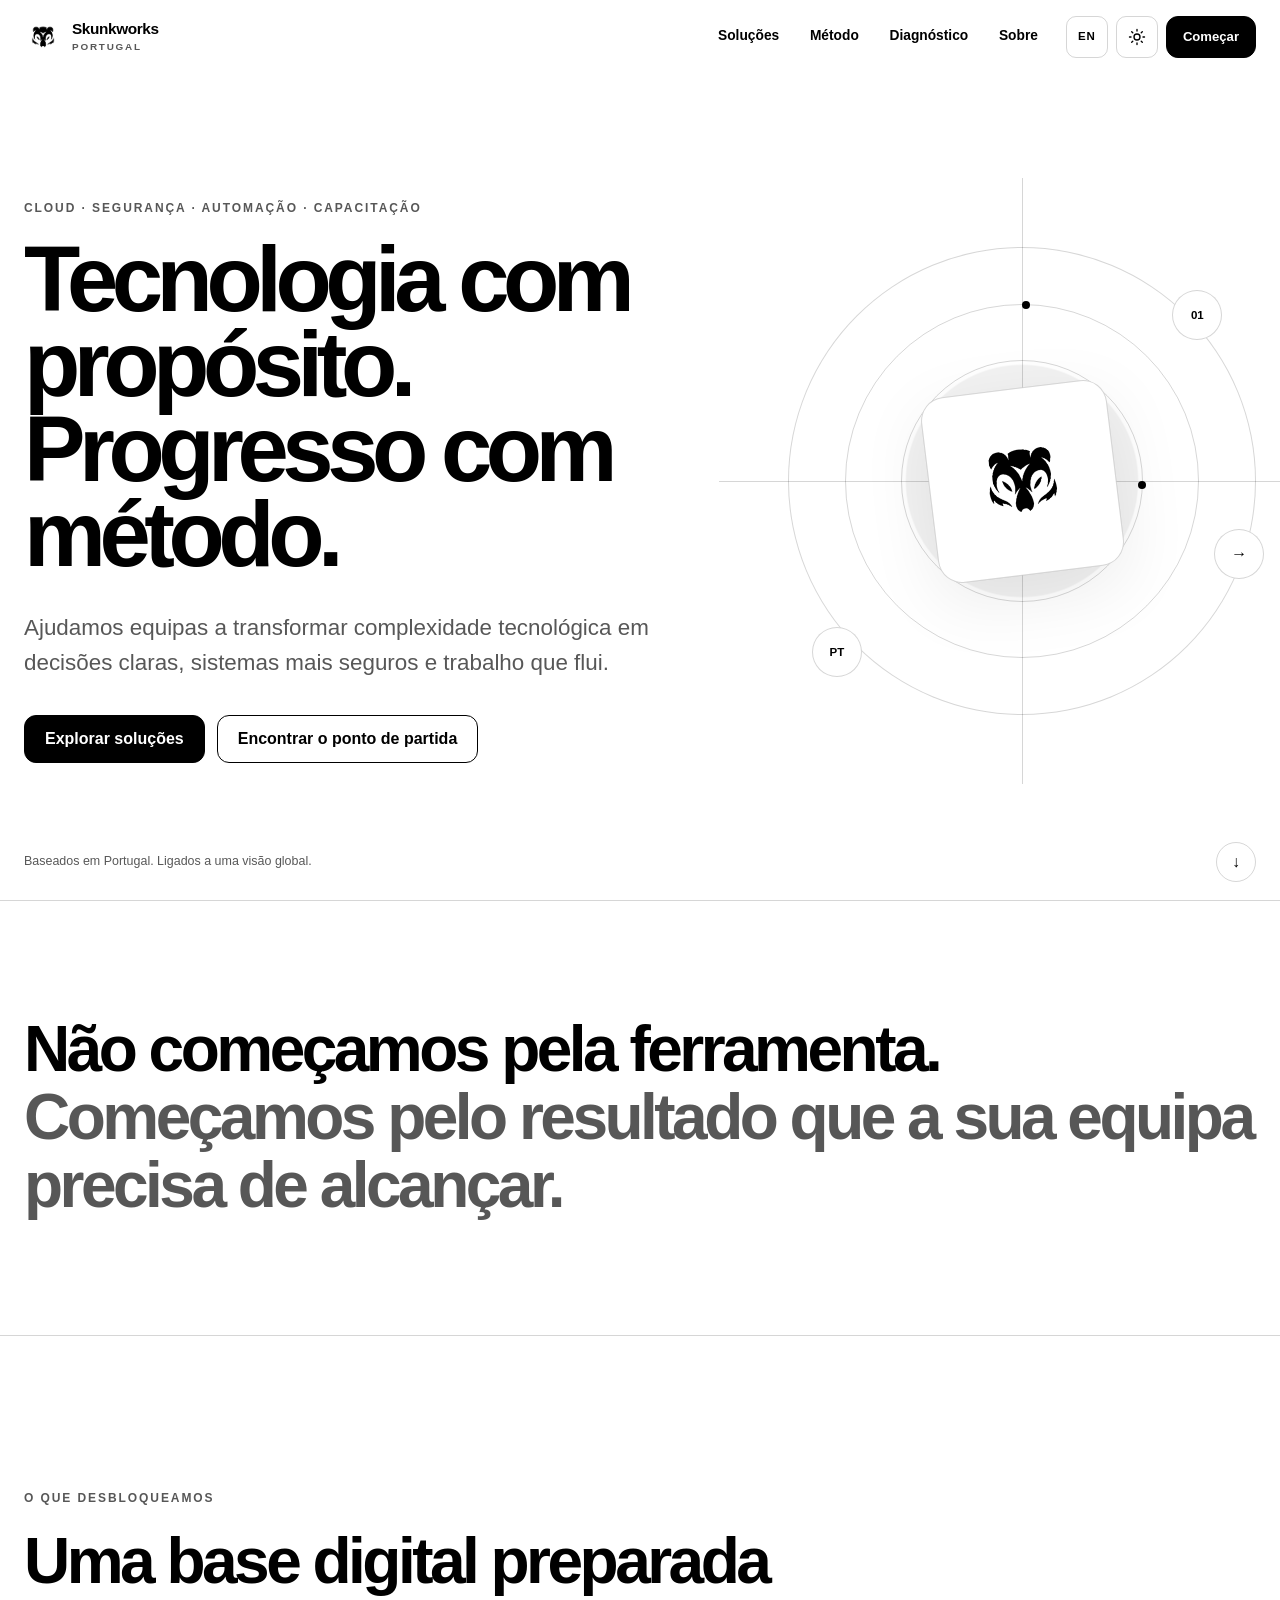
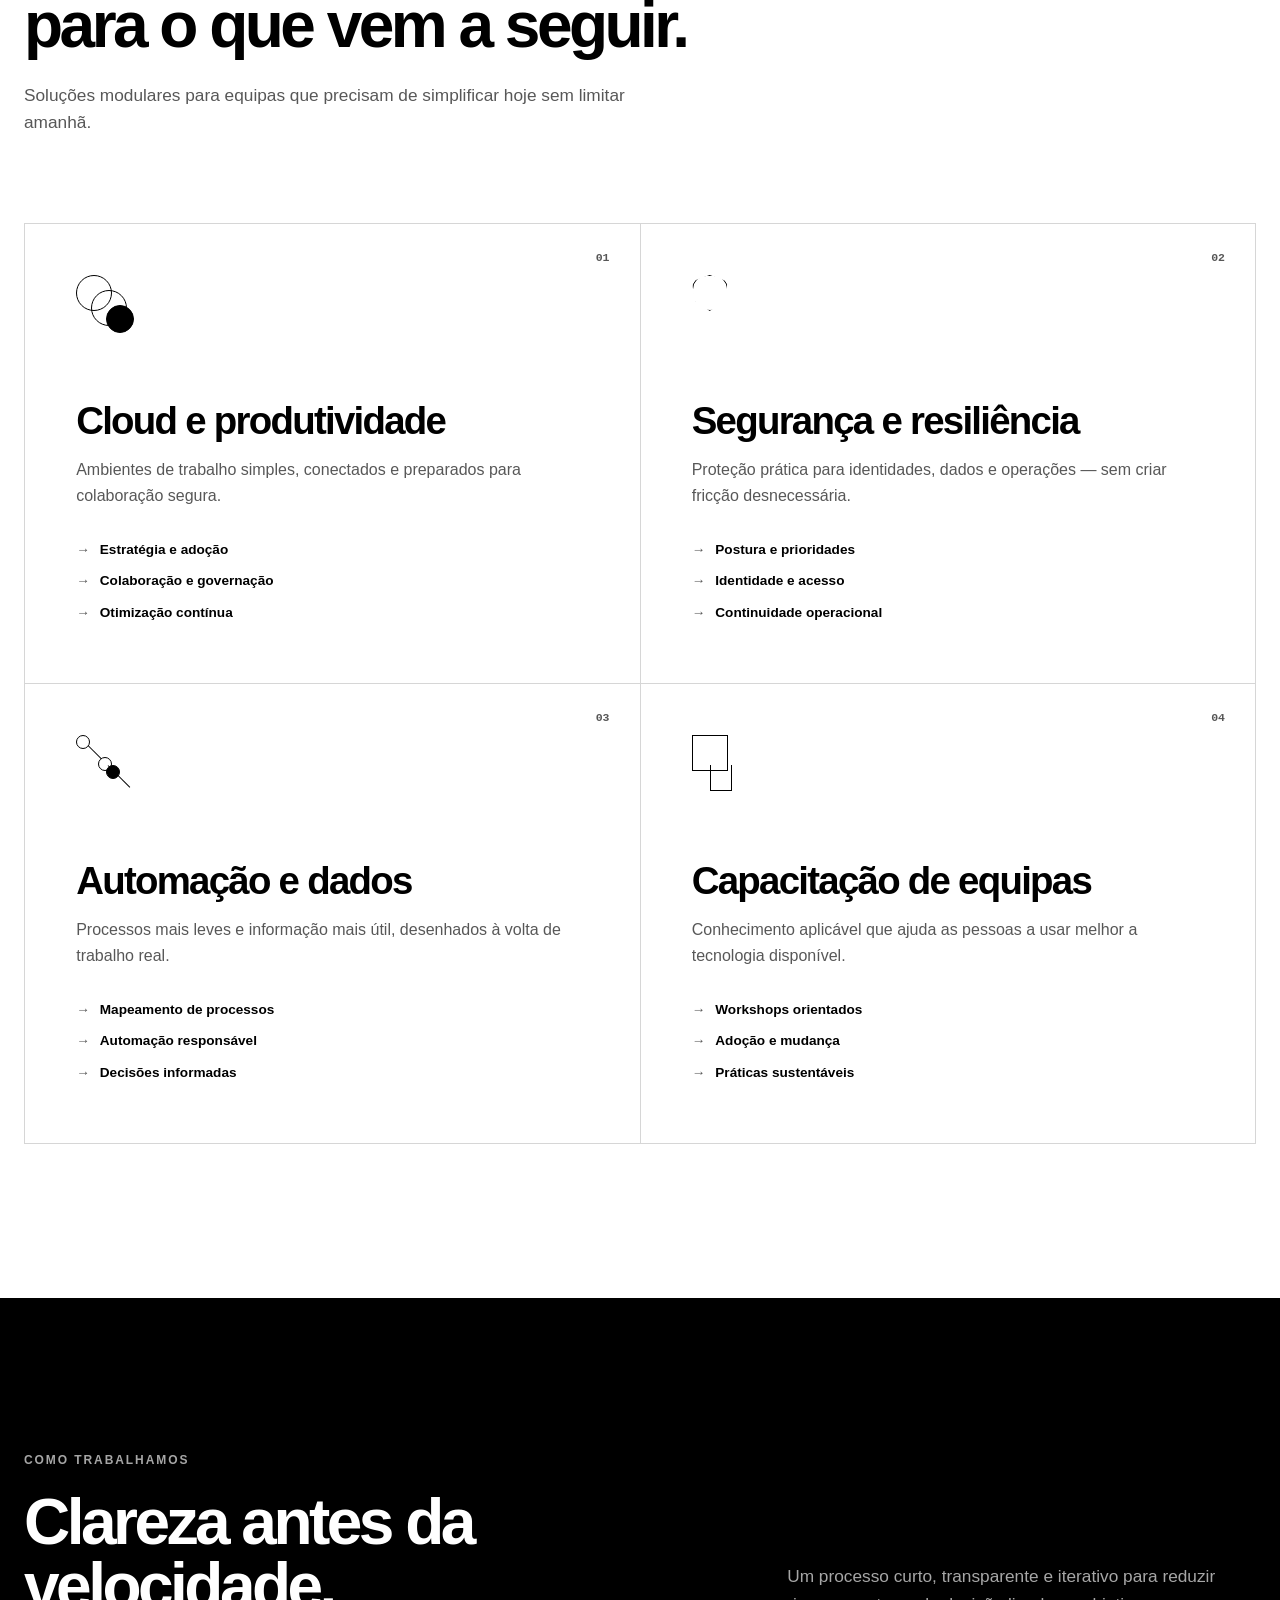
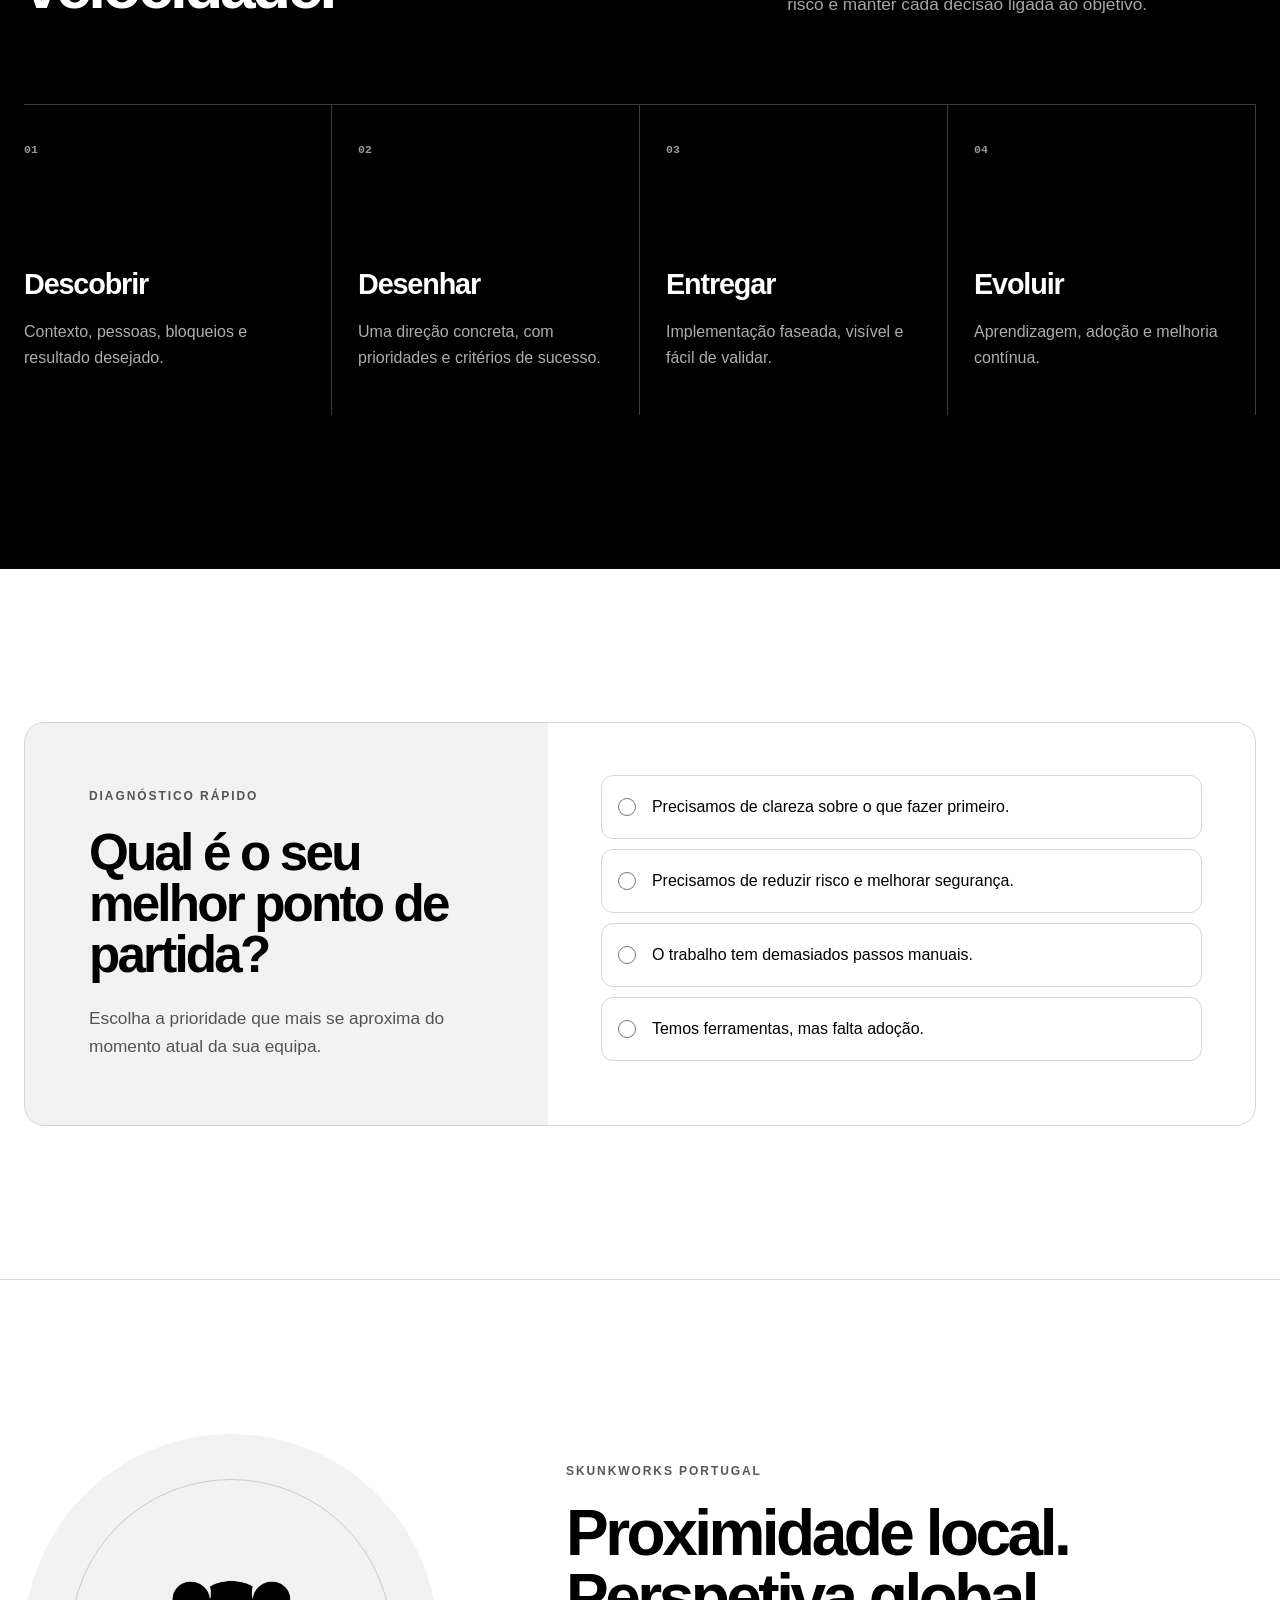
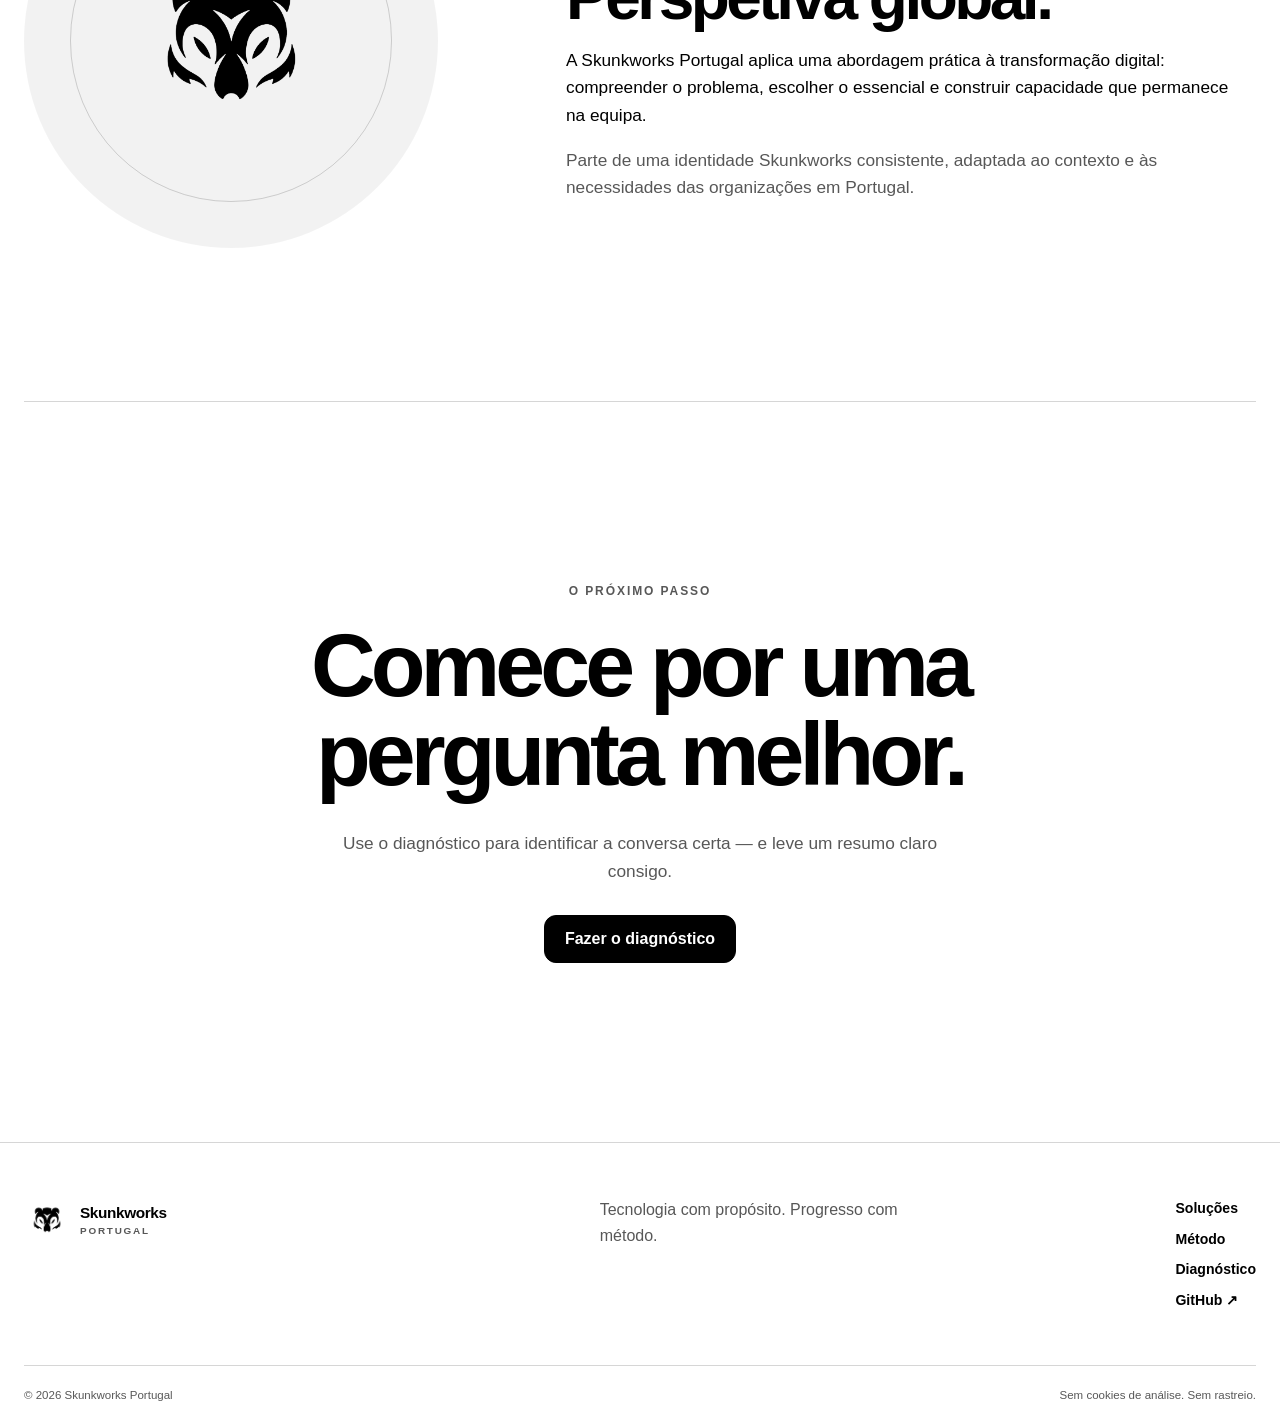
==== index.html @ bef88192 "Build Skunkworks Portugal website" ====
<!doctype html>
<html lang="pt-PT">
  <head>
    <meta charset="utf-8">
    <meta name="viewport" content="width=device-width, initial-scale=1">
    <meta name="color-scheme" content="light dark">
    <meta name="theme-color" media="(prefers-color-scheme: light)" content="#ffffff">
    <meta name="theme-color" media="(prefers-color-scheme: dark)" content="#000000">
    <meta name="description" content="Skunkworks Portugal — tecnologia, cloud, segurança, automação e capacitação para equipas que querem avançar.">
    <meta property="og:title" content="Skunkworks Portugal">
    <meta property="og:description" content="Tecnologia com propósito. Progresso com método.">
    <meta property="og:type" content="website">
    <title>Skunkworks Portugal — Tecnologia com propósito</title>
    <link rel="icon" type="image/png" href="assets/logo-black.png">
    <link rel="stylesheet" href="tokens.css">
    <link rel="stylesheet" href="styles.css">
    <script src="site.js" defer></script>
  </head>
  <body>
    <a class="skip-link" href="#main" data-pt="Saltar para o conteúdo" data-en="Skip to content">Saltar para o conteúdo</a>

    <header class="site-header" data-header>
      <div class="sw-shell header-inner">
        <a class="brand" href="#top" aria-label="Skunkworks Portugal — início">
          <span class="brand-mark" aria-hidden="true">
            <img class="logo-black" src="assets/logo-black.png" alt="" width="38" height="38">
            <img class="logo-white" src="assets/logo-white.png" alt="" width="38" height="38">
          </span>
          <span class="brand-name"><strong>Skunkworks</strong><small>Portugal</small></span>
        </a>

        <nav class="desktop-nav" aria-label="Navegação principal" data-nav-label>
          <a href="#solucoes" data-pt="Soluções" data-en="Solutions">Soluções</a>
          <a href="#metodo" data-pt="Método" data-en="Approach">Método</a>
          <a href="#diagnostico" data-pt="Diagnóstico" data-en="Assessment">Diagnóstico</a>
          <a href="#sobre" data-pt="Sobre" data-en="About">Sobre</a>
        </nav>

        <div class="header-actions">
          <button class="icon-button language-toggle" type="button" data-language-toggle aria-label="Mudar idioma para inglês">EN</button>
          <button class="icon-button theme-toggle" type="button" data-theme-toggle aria-label="Mudar tema">
            <svg class="sun" viewBox="0 0 24 24" aria-hidden="true"><circle cx="12" cy="12" r="4"/><path d="M12 2v2M12 20v2M4.93 4.93l1.42 1.42M17.66 17.66l1.41 1.41M2 12h2M20 12h2M4.93 19.07l1.42-1.42M17.66 6.34l1.41-1.41"/></svg>
            <svg class="moon" viewBox="0 0 24 24" aria-hidden="true"><path d="M20.5 14.2A8.5 8.5 0 0 1 9.8 3.5 8.5 8.5 0 1 0 20.5 14.2Z"/></svg>
          </button>
          <a class="sw-button header-cta" href="#diagnostico" data-pt="Começar" data-en="Get started">Começar</a>
          <button class="menu-button" type="button" aria-label="Abrir navegação" aria-expanded="false" aria-controls="mobile-menu" data-menu-button>
            <span></span><span></span><span></span>
          </button>
        </div>
      </div>

      <div class="mobile-menu" id="mobile-menu" data-mobile-menu hidden>
        <nav class="sw-shell" aria-label="Navegação móvel">
          <a href="#solucoes" data-pt="Soluções" data-en="Solutions">Soluções</a>
          <a href="#metodo" data-pt="Método" data-en="Approach">Método</a>
          <a href="#diagnostico" data-pt="Diagnóstico" data-en="Assessment">Diagnóstico</a>
          <a href="#sobre" data-pt="Sobre" data-en="About">Sobre</a>
        </nav>
      </div>
    </header>

    <main id="main">
      <section class="hero sw-shell" id="top" aria-labelledby="hero-title">
        <div class="hero-copy">
          <p class="eyebrow reveal" data-pt="Cloud · Segurança · Automação · Capacitação" data-en="Cloud · Security · Automation · Enablement">Cloud · Segurança · Automação · Capacitação</p>
          <h1 id="hero-title" class="reveal" data-pt="Tecnologia com propósito. Progresso com método." data-en="Technology with purpose. Progress with a plan.">Tecnologia com propósito.<br>Progresso com método.</h1>
          <p class="hero-lede reveal" data-pt="Ajudamos equipas a transformar complexidade tecnológica em decisões claras, sistemas mais seguros e trabalho que flui." data-en="We help teams turn technology complexity into clear decisions, safer systems and work that flows.">Ajudamos equipas a transformar complexidade tecnológica em decisões claras, sistemas mais seguros e trabalho que flui.</p>
          <div class="hero-actions reveal">
            <a class="sw-button" href="#solucoes" data-pt="Explorar soluções" data-en="Explore solutions">Explorar soluções</a>
            <a class="sw-button sw-button--secondary" href="#diagnostico" data-pt="Encontrar o ponto de partida" data-en="Find your starting point">Encontrar o ponto de partida</a>
          </div>
        </div>

        <div class="hero-visual reveal" aria-hidden="true">
          <div class="orbit orbit-one"></div>
          <div class="orbit orbit-two"></div>
          <div class="hero-emblem">
            <img class="logo-black" src="assets/logo-black.png" alt="" width="180" height="180">
            <img class="logo-white" src="assets/logo-white.png" alt="" width="180" height="180">
          </div>
          <span class="signal signal-one">01</span>
          <span class="signal signal-two">PT</span>
          <span class="signal signal-three">→</span>
        </div>

        <div class="hero-foot reveal">
          <p data-pt="Baseados em Portugal. Ligados a uma visão global." data-en="Based in Portugal. Connected to a global vision.">Baseados em Portugal. Ligados a uma visão global.</p>
          <a href="#solucoes" class="scroll-cue" aria-label="Descer para soluções">↓</a>
        </div>
      </section>

      <section class="statement" aria-label="Princípio">
        <div class="sw-shell statement-inner reveal">
          <p data-pt="Não começamos pela ferramenta." data-en="We don't start with the tool.">Não começamos pela ferramenta.</p>
          <p class="muted" data-pt="Começamos pelo resultado que a sua equipa precisa de alcançar." data-en="We start with the outcome your team needs to achieve.">Começamos pelo resultado que a sua equipa precisa de alcançar.</p>
        </div>
      </section>

      <section class="section sw-shell" id="solucoes" aria-labelledby="solutions-title">
        <div class="section-heading reveal">
          <p class="eyebrow" data-pt="O que desbloqueamos" data-en="What we unlock">O que desbloqueamos</p>
          <h2 id="solutions-title" data-pt="Uma base digital preparada para o que vem a seguir." data-en="A digital foundation ready for what comes next.">Uma base digital preparada para o que vem a seguir.</h2>
          <p data-pt="Soluções modulares para equipas que precisam de simplificar hoje sem limitar amanhã." data-en="Modular solutions for teams that need to simplify today without limiting tomorrow.">Soluções modulares para equipas que precisam de simplificar hoje sem limitar amanhã.</p>
        </div>

        <div class="solutions-grid">
          <article class="solution-card reveal">
            <span class="card-index">01</span>
            <div class="card-icon" aria-hidden="true"><span></span><span></span><span></span></div>
            <h3 data-pt="Cloud e produtividade" data-en="Cloud and productivity">Cloud e produtividade</h3>
            <p data-pt="Ambientes de trabalho simples, conectados e preparados para colaboração segura." data-en="Simple, connected workplaces built for secure collaboration.">Ambientes de trabalho simples, conectados e preparados para colaboração segura.</p>
            <ul>
              <li data-pt="Estratégia e adoção" data-en="Strategy and adoption">Estratégia e adoção</li>
              <li data-pt="Colaboração e governação" data-en="Collaboration and governance">Colaboração e governação</li>
              <li data-pt="Otimização contínua" data-en="Continuous optimisation">Otimização contínua</li>
            </ul>
          </article>

          <article class="solution-card reveal">
            <span class="card-index">02</span>
            <div class="card-icon shield-icon" aria-hidden="true"><span></span></div>
            <h3 data-pt="Segurança e resiliência" data-en="Security and resilience">Segurança e resiliência</h3>
            <p data-pt="Proteção prática para identidades, dados e operações — sem criar fricção desnecessária." data-en="Practical protection for identities, data and operations—without needless friction.">Proteção prática para identidades, dados e operações — sem criar fricção desnecessária.</p>
            <ul>
              <li data-pt="Postura e prioridades" data-en="Posture and priorities">Postura e prioridades</li>
              <li data-pt="Identidade e acesso" data-en="Identity and access">Identidade e acesso</li>
              <li data-pt="Continuidade operacional" data-en="Operational continuity">Continuidade operacional</li>
            </ul>
          </article>

          <article class="solution-card reveal">
            <span class="card-index">03</span>
            <div class="card-icon flow-icon" aria-hidden="true"><span></span><span></span><span></span></div>
            <h3 data-pt="Automação e dados" data-en="Automation and data">Automação e dados</h3>
            <p data-pt="Processos mais leves e informação mais útil, desenhados à volta de trabalho real." data-en="Lighter processes and more useful information, designed around real work.">Processos mais leves e informação mais útil, desenhados à volta de trabalho real.</p>
            <ul>
              <li data-pt="Mapeamento de processos" data-en="Process mapping">Mapeamento de processos</li>
              <li data-pt="Automação responsável" data-en="Responsible automation">Automação responsável</li>
              <li data-pt="Decisões informadas" data-en="Informed decisions">Decisões informadas</li>
            </ul>
          </article>

          <article class="solution-card reveal">
            <span class="card-index">04</span>
            <div class="card-icon learn-icon" aria-hidden="true"><span></span><span></span></div>
            <h3 data-pt="Capacitação de equipas" data-en="Team enablement">Capacitação de equipas</h3>
            <p data-pt="Conhecimento aplicável que ajuda as pessoas a usar melhor a tecnologia disponível." data-en="Applicable knowledge that helps people get more from the technology they already have.">Conhecimento aplicável que ajuda as pessoas a usar melhor a tecnologia disponível.</p>
            <ul>
              <li data-pt="Workshops orientados" data-en="Focused workshops">Workshops orientados</li>
              <li data-pt="Adoção e mudança" data-en="Adoption and change">Adoção e mudança</li>
              <li data-pt="Práticas sustentáveis" data-en="Sustainable practices">Práticas sustentáveis</li>
            </ul>
          </article>
        </div>
      </section>

      <section class="method" id="metodo" aria-labelledby="method-title">
        <div class="sw-shell">
          <div class="section-heading split-heading reveal">
            <div>
              <p class="eyebrow" data-pt="Como trabalhamos" data-en="How we work">Como trabalhamos</p>
              <h2 id="method-title" data-pt="Clareza antes da velocidade." data-en="Clarity before speed.">Clareza antes da velocidade.</h2>
            </div>
            <p data-pt="Um processo curto, transparente e iterativo para reduzir risco e manter cada decisão ligada ao objetivo." data-en="A short, transparent and iterative process that reduces risk and keeps every decision tied to the goal.">Um processo curto, transparente e iterativo para reduzir risco e manter cada decisão ligada ao objetivo.</p>
          </div>

          <ol class="method-steps">
            <li class="reveal"><span>01</span><h3 data-pt="Descobrir" data-en="Discover">Descobrir</h3><p data-pt="Contexto, pessoas, bloqueios e resultado desejado." data-en="Context, people, blockers and the desired outcome.">Contexto, pessoas, bloqueios e resultado desejado.</p></li>
            <li class="reveal"><span>02</span><h3 data-pt="Desenhar" data-en="Design">Desenhar</h3><p data-pt="Uma direção concreta, com prioridades e critérios de sucesso." data-en="A concrete direction, with priorities and success criteria.">Uma direção concreta, com prioridades e critérios de sucesso.</p></li>
            <li class="reveal"><span>03</span><h3 data-pt="Entregar" data-en="Deliver">Entregar</h3><p data-pt="Implementação faseada, visível e fácil de validar." data-en="Phased delivery that is visible and easy to validate.">Implementação faseada, visível e fácil de validar.</p></li>
            <li class="reveal"><span>04</span><h3 data-pt="Evoluir" data-en="Evolve">Evoluir</h3><p data-pt="Aprendizagem, adoção e melhoria contínua." data-en="Learning, adoption and continuous improvement.">Aprendizagem, adoção e melhoria contínua.</p></li>
          </ol>
        </div>
      </section>

      <section class="assessment section sw-shell" id="diagnostico" aria-labelledby="assessment-title">
        <div class="assessment-shell reveal">
          <div class="assessment-intro">
            <p class="eyebrow" data-pt="Diagnóstico rápido" data-en="Quick assessment">Diagnóstico rápido</p>
            <h2 id="assessment-title" data-pt="Qual é o seu melhor ponto de partida?" data-en="What's your best starting point?">Qual é o seu melhor ponto de partida?</h2>
            <p data-pt="Escolha a prioridade que mais se aproxima do momento atual da sua equipa." data-en="Choose the priority that best reflects where your team is today.">Escolha a prioridade que mais se aproxima do momento atual da sua equipa.</p>
          </div>

          <div class="assessment-tool" data-assessment>
            <fieldset>
              <legend class="visually-hidden" data-pt="Escolha uma prioridade" data-en="Choose a priority">Escolha uma prioridade</legend>
              <label><input type="radio" name="priority" value="clarity"><span data-pt="Precisamos de clareza sobre o que fazer primeiro." data-en="We need clarity on what to do first.">Precisamos de clareza sobre o que fazer primeiro.</span></label>
              <label><input type="radio" name="priority" value="security"><span data-pt="Precisamos de reduzir risco e melhorar segurança." data-en="We need to reduce risk and improve security.">Precisamos de reduzir risco e melhorar segurança.</span></label>
              <label><input type="radio" name="priority" value="flow"><span data-pt="O trabalho tem demasiados passos manuais." data-en="Our work has too many manual steps.">O trabalho tem demasiados passos manuais.</span></label>
              <label><input type="radio" name="priority" value="adoption"><span data-pt="Temos ferramentas, mas falta adoção." data-en="We have the tools, but adoption is lagging.">Temos ferramentas, mas falta adoção.</span></label>
            </fieldset>

            <div class="assessment-result" data-assessment-result aria-live="polite" hidden>
              <p class="result-label" data-pt="Ponto de partida sugerido" data-en="Suggested starting point">Ponto de partida sugerido</p>
              <h3 data-result-title></h3>
              <p data-result-copy></p>
              <button class="sw-button" type="button" data-copy-result data-pt="Copiar resumo" data-en="Copy summary">Copiar resumo</button>
              <span class="copy-status" data-copy-status role="status"></span>
            </div>
          </div>
        </div>
      </section>

      <section class="about" id="sobre" aria-labelledby="about-title">
        <div class="sw-shell about-grid">
          <div class="about-mark reveal" aria-hidden="true">
            <img class="logo-black" src="assets/logo-black.png" alt="" width="300" height="300">
            <img class="logo-white" src="assets/logo-white.png" alt="" width="300" height="300">
          </div>
          <div class="about-copy reveal">
            <p class="eyebrow" data-pt="Skunkworks Portugal" data-en="Skunkworks Portugal">Skunkworks Portugal</p>
            <h2 id="about-title" data-pt="Proximidade local. Perspetiva global." data-en="Local proximity. Global perspective.">Proximidade local. Perspetiva global.</h2>
            <p data-pt="A Skunkworks Portugal aplica uma abordagem prática à transformação digital: compreender o problema, escolher o essencial e construir capacidade que permanece na equipa." data-en="Skunkworks Portugal takes a practical approach to digital transformation: understand the problem, choose what matters and build capability that stays with the team.">A Skunkworks Portugal aplica uma abordagem prática à transformação digital: compreender o problema, escolher o essencial e construir capacidade que permanece na equipa.</p>
            <p class="muted" data-pt="Parte de uma identidade Skunkworks consistente, adaptada ao contexto e às necessidades das organizações em Portugal." data-en="Part of a consistent Skunkworks identity, adapted to the context and needs of organisations in Portugal.">Parte de uma identidade Skunkworks consistente, adaptada ao contexto e às necessidades das organizações em Portugal.</p>
          </div>
        </div>
      </section>

      <section class="final-cta sw-shell reveal" aria-labelledby="cta-title">
        <p class="eyebrow" data-pt="O próximo passo" data-en="The next step">O próximo passo</p>
        <h2 id="cta-title" data-pt="Comece por uma pergunta melhor." data-en="Start with a better question.">Comece por uma pergunta melhor.</h2>
        <p data-pt="Use o diagnóstico para identificar a conversa certa — e leve um resumo claro consigo." data-en="Use the assessment to identify the right conversation—and take a clear summary with you.">Use o diagnóstico para identificar a conversa certa — e leve um resumo claro consigo.</p>
        <a class="sw-button" href="#diagnostico" data-pt="Fazer o diagnóstico" data-en="Take the assessment">Fazer o diagnóstico</a>
      </section>
    </main>

    <footer class="site-footer">
      <div class="sw-shell footer-main">
        <a class="brand footer-brand" href="#top" aria-label="Skunkworks Portugal — início">
          <span class="brand-mark" aria-hidden="true">
            <img class="logo-black" src="assets/logo-black.png" alt="" width="46" height="46">
            <img class="logo-white" src="assets/logo-white.png" alt="" width="46" height="46">
          </span>
          <span class="brand-name"><strong>Skunkworks</strong><small>Portugal</small></span>
        </a>
        <p data-pt="Tecnologia com propósito. Progresso com método." data-en="Technology with purpose. Progress with a plan.">Tecnologia com propósito. Progresso com método.</p>
        <nav aria-label="Rodapé">
          <a href="#solucoes" data-pt="Soluções" data-en="Solutions">Soluções</a>
          <a href="#metodo" data-pt="Método" data-en="Approach">Método</a>
          <a href="#diagnostico" data-pt="Diagnóstico" data-en="Assessment">Diagnóstico</a>
          <a href="https://github.com/skunkworks-portugal/www" rel="noopener">GitHub ↗</a>
        </nav>
      </div>
      <div class="sw-shell footer-legal">
        <p>© <span data-year></span> Skunkworks Portugal</p>
        <p data-pt="Sem cookies de análise. Sem rastreio." data-en="No analytics cookies. No tracking.">Sem cookies de análise. Sem rastreio.</p>
      </div>
    </footer>
  </body>
</html>
---- tokens.css ----
:root {
  color-scheme: light dark;
  --sw-bg: #fff;
  --sw-fg: #000;
  --sw-muted: rgb(0 0 0 / 0.66);
  --sw-line: rgb(0 0 0 / 0.16);
  --sw-soft: rgb(0 0 0 / 0.05);
  --sw-strong: rgb(0 0 0 / 0.34);
  --sw-shadow: 0 20px 70px rgb(0 0 0 / 0.08);
  --sw-radius: 20px;
  --sw-radius-sm: 12px;
  --sw-shell: 1240px;
  --sw-header: 74px;
  --sw-font: Inter, "Segoe UI", Roboto, Helvetica, Arial, sans-serif;
  --sw-ease: cubic-bezier(0.2, 0.8, 0.2, 1);
}

@media (prefers-color-scheme: dark) {
  :root {
    --sw-bg: #000;
    --sw-fg: #fff;
    --sw-muted: rgb(255 255 255 / 0.72);
    --sw-line: rgb(255 255 255 / 0.18);
    --sw-soft: rgb(255 255 255 / 0.07);
    --sw-strong: rgb(255 255 255 / 0.38);
    --sw-shadow: 0 20px 70px rgb(255 255 255 / 0.04);
  }
}

html[data-theme="light"] {
  --sw-bg: #fff;
  --sw-fg: #000;
  --sw-muted: rgb(0 0 0 / 0.66);
  --sw-line: rgb(0 0 0 / 0.16);
  --sw-soft: rgb(0 0 0 / 0.05);
  --sw-strong: rgb(0 0 0 / 0.34);
}

html[data-theme="dark"] {
  --sw-bg: #000;
  --sw-fg: #fff;
  --sw-muted: rgb(255 255 255 / 0.72);
  --sw-line: rgb(255 255 255 / 0.18);
  --sw-soft: rgb(255 255 255 / 0.07);
  --sw-strong: rgb(255 255 255 / 0.38);
}

.sw-shell {
  width: min(calc(100% - 48px), var(--sw-shell));
  margin-inline: auto;
}

.sw-button {
  display: inline-flex;
  align-items: center;
  justify-content: center;
  min-height: 48px;
  padding: 12px 20px;
  border: 1px solid var(--sw-fg);
  border-radius: var(--sw-radius-sm);
  background: var(--sw-fg);
  color: var(--sw-bg);
  font: 800 1rem var(--sw-font);
  text-decoration: none;
  cursor: pointer;
}

.sw-button--secondary {
  background: var(--sw-bg);
  color: var(--sw-fg);
}

:focus-visible {
  outline: 3px solid var(--sw-fg);
  outline-offset: 3px;
}

@media (max-width: 620px) {
  .sw-shell { width: min(calc(100% - 32px), var(--sw-shell)); }
}

@media (prefers-reduced-motion: reduce) {
  *, *::before, *::after {
    scroll-behavior: auto !important;
    animation-duration: 0.01ms !important;
    transition-duration: 0.01ms !important;
  }
}
---- styles.css ----
* { box-sizing: border-box; }

html { scroll-behavior: smooth; }

body {
  margin: 0;
  overflow-x: hidden;
  background: var(--sw-bg);
  color: var(--sw-fg);
  font: 16px/1.6 var(--sw-font);
  text-rendering: optimizeLegibility;
  transition: background-color 240ms var(--sw-ease), color 240ms var(--sw-ease);
}

body.menu-open { overflow: hidden; }

a { color: inherit; }
button, input { font: inherit; }
img { display: block; max-width: 100%; }

.skip-link {
  position: fixed;
  z-index: 100;
  top: 12px;
  left: 12px;
  padding: 10px 14px;
  border: 1px solid var(--sw-fg);
  border-radius: 8px;
  background: var(--sw-bg);
  transform: translateY(-150%);
}

.skip-link:focus { transform: translateY(0); }

.visually-hidden {
  position: absolute !important;
  width: 1px !important;
  height: 1px !important;
  padding: 0 !important;
  margin: -1px !important;
  overflow: hidden !important;
  clip: rect(0, 0, 0, 0) !important;
  white-space: nowrap !important;
  border: 0 !important;
}

.muted { color: var(--sw-muted); }

.eyebrow {
  margin: 0 0 20px;
  color: var(--sw-muted);
  font-size: 0.75rem;
  font-weight: 800;
  letter-spacing: 0.16em;
  text-transform: uppercase;
}

.site-header {
  position: fixed;
  z-index: 50;
  inset: 0 0 auto;
  height: var(--sw-header);
  border-bottom: 1px solid transparent;
  background: color-mix(in srgb, var(--sw-bg) 88%, transparent);
  backdrop-filter: blur(18px);
  transition: border-color 180ms ease;
}

.site-header.scrolled { border-color: var(--sw-line); }

.header-inner {
  display: flex;
  align-items: center;
  justify-content: space-between;
  height: 100%;
  gap: 28px;
}

.brand {
  display: inline-flex;
  align-items: center;
  gap: 10px;
  color: inherit;
  text-decoration: none;
}

.brand-mark {
  position: relative;
  display: block;
  width: 38px;
  height: 38px;
  flex: 0 0 auto;
}

.brand-mark img { position: absolute; inset: 0; width: 100%; height: 100%; object-fit: contain; }
.logo-white { display: none; }

@media (prefers-color-scheme: dark) {
  :root:not([data-theme="light"]) .logo-black { display: none; }
  :root:not([data-theme="light"]) .logo-white { display: block; }
}

html[data-theme="dark"] .logo-black { display: none; }
html[data-theme="dark"] .logo-white { display: block; }
html[data-theme="light"] .logo-black { display: block; }
html[data-theme="light"] .logo-white { display: none; }

.brand-name { display: grid; line-height: 1; }
.brand-name strong { font-size: 0.96rem; letter-spacing: -0.025em; }
.brand-name small { margin-top: 5px; color: var(--sw-muted); font-size: 0.62rem; font-weight: 700; letter-spacing: 0.18em; text-transform: uppercase; }

.desktop-nav { display: flex; align-items: center; gap: clamp(20px, 2.4vw, 36px); margin-left: auto; }
.desktop-nav a { position: relative; font-size: 0.86rem; font-weight: 700; text-decoration: none; }
.desktop-nav a::after { content: ""; position: absolute; left: 0; right: 100%; bottom: -5px; height: 1px; background: currentColor; transition: right 200ms var(--sw-ease); }
.desktop-nav a:hover::after { right: 0; }

.header-actions { display: flex; align-items: center; gap: 8px; }
.header-cta { min-height: 42px; padding: 8px 16px; font-size: 0.82rem; }

.icon-button, .menu-button {
  display: inline-flex;
  align-items: center;
  justify-content: center;
  width: 42px;
  height: 42px;
  border: 1px solid var(--sw-line);
  border-radius: 10px;
  background: transparent;
  color: inherit;
  cursor: pointer;
}

.language-toggle { font-size: 0.72rem; font-weight: 900; letter-spacing: 0.08em; }
.theme-toggle svg { width: 18px; height: 18px; fill: none; stroke: currentColor; stroke-width: 1.8; stroke-linecap: round; stroke-linejoin: round; }
.theme-toggle .moon { display: none; }

@media (prefers-color-scheme: dark) {
  :root:not([data-theme="light"]) .theme-toggle .sun { display: none; }
  :root:not([data-theme="light"]) .theme-toggle .moon { display: block; }
}

html[data-theme="dark"] .theme-toggle .sun { display: none; }
html[data-theme="dark"] .theme-toggle .moon { display: block; }
html[data-theme="light"] .theme-toggle .sun { display: block; }
html[data-theme="light"] .theme-toggle .moon { display: none; }

.menu-button { display: none; flex-direction: column; gap: 4px; }
.menu-button span { width: 18px; height: 1px; background: currentColor; transition: transform 180ms ease, opacity 180ms ease; }
.menu-button[aria-expanded="true"] span:nth-child(1) { transform: translateY(5px) rotate(45deg); }
.menu-button[aria-expanded="true"] span:nth-child(2) { opacity: 0; }
.menu-button[aria-expanded="true"] span:nth-child(3) { transform: translateY(-5px) rotate(-45deg); }

.mobile-menu {
  position: absolute;
  top: 100%;
  right: 0;
  left: 0;
  height: calc(100dvh - var(--sw-header));
  overflow-y: auto;
  background: var(--sw-bg);
  border-top: 1px solid var(--sw-line);
}

.mobile-menu nav { display: grid; padding-block: 28px; }
.mobile-menu a { padding: 18px 0; border-bottom: 1px solid var(--sw-line); font-size: clamp(1.5rem, 7vw, 2.8rem); font-weight: 750; letter-spacing: -0.04em; text-decoration: none; }

.hero {
  position: relative;
  display: grid;
  grid-template-columns: minmax(0, 1.18fr) minmax(340px, 0.82fr);
  align-items: center;
  min-height: 100svh;
  padding-top: calc(var(--sw-header) + 60px);
  padding-bottom: 72px;
  gap: clamp(44px, 7vw, 110px);
}

.hero-copy { position: relative; z-index: 2; }

.hero h1 {
  max-width: 920px;
  margin: 0;
  font-size: clamp(3.25rem, 7.2vw, 7.2rem);
  line-height: 0.92;
  letter-spacing: -0.07em;
  font-weight: 780;
}

.hero-lede {
  max-width: 680px;
  margin: 34px 0 0;
  color: var(--sw-muted);
  font-size: clamp(1.08rem, 1.8vw, 1.4rem);
  line-height: 1.55;
}

.hero-actions { display: flex; flex-wrap: wrap; gap: 12px; margin-top: 34px; }
.sw-button { transition: transform 160ms var(--sw-ease), box-shadow 160ms ease, background-color 160ms ease; }
.sw-button:hover { transform: translateY(-2px); box-shadow: 0 9px 24px rgb(0 0 0 / 0.15); }

.hero-visual {
  position: relative;
  width: min(100%, 520px);
  aspect-ratio: 1;
  justify-self: end;
  border: 1px solid var(--sw-line);
  border-radius: 50%;
  background: radial-gradient(circle at center, var(--sw-soft) 0 35%, transparent 35.5% 100%);
}

.hero-visual::before, .hero-visual::after {
  content: "";
  position: absolute;
  background: var(--sw-line);
}

.hero-visual::before { top: 50%; left: -15%; width: 130%; height: 1px; }
.hero-visual::after { left: 50%; top: -15%; width: 1px; height: 130%; }

.orbit { position: absolute; inset: 12%; border: 1px solid var(--sw-line); border-radius: 50%; animation: orbit 24s linear infinite; }
.orbit::after { content: ""; position: absolute; top: -4px; left: 50%; width: 8px; height: 8px; border-radius: 50%; background: var(--sw-fg); }
.orbit-two { inset: 24%; animation-duration: 16s; animation-direction: reverse; }
.orbit-two::after { top: 50%; left: auto; right: -4px; }

.hero-emblem {
  position: absolute;
  z-index: 2;
  inset: 30%;
  display: grid;
  place-items: center;
  border: 1px solid var(--sw-line);
  border-radius: 24px;
  background: var(--sw-bg);
  box-shadow: var(--sw-shadow);
  transform: rotate(-7deg);
}

.hero-emblem img { position: absolute; width: 64%; height: 64%; object-fit: contain; }
.signal { position: absolute; z-index: 3; display: grid; place-items: center; width: 50px; height: 50px; border: 1px solid var(--sw-line); border-radius: 50%; background: var(--sw-bg); font-size: 0.72rem; font-weight: 900; }
.signal-one { top: 9%; right: 7%; }
.signal-two { bottom: 8%; left: 5%; }
.signal-three { right: -2%; bottom: 29%; font-size: 1rem; }

.hero-foot { position: absolute; right: 0; bottom: 18px; left: 0; display: flex; align-items: center; justify-content: space-between; }
.hero-foot p { margin: 0; color: var(--sw-muted); font-size: 0.78rem; }
.scroll-cue { display: grid; place-items: center; width: 40px; height: 40px; border: 1px solid var(--sw-line); border-radius: 50%; text-decoration: none; }

@keyframes orbit { to { transform: rotate(360deg); } }

.statement { border-block: 1px solid var(--sw-line); }
.statement-inner { padding-block: clamp(64px, 9vw, 120px); }
.statement p { margin: 0; font-size: clamp(2rem, 5vw, 5.2rem); line-height: 1.06; letter-spacing: -0.055em; font-weight: 740; }

.section { padding-block: clamp(88px, 12vw, 160px); }
.section-heading { max-width: 840px; margin-bottom: clamp(48px, 7vw, 86px); }
.section-heading h2, .about-copy h2, .final-cta h2, .assessment-intro h2 { margin: 0; font-size: clamp(2.4rem, 5vw, 5rem); line-height: 1; letter-spacing: -0.055em; }
.section-heading > p:last-child, .assessment-intro > p:last-child { max-width: 660px; margin: 25px 0 0; color: var(--sw-muted); font-size: 1.08rem; }

.solutions-grid { display: grid; grid-template-columns: repeat(2, minmax(0, 1fr)); border-top: 1px solid var(--sw-line); border-left: 1px solid var(--sw-line); }
.solution-card { position: relative; min-height: 460px; padding: clamp(28px, 4vw, 52px); border-right: 1px solid var(--sw-line); border-bottom: 1px solid var(--sw-line); }
.solution-card h3 { max-width: 420px; margin: 68px 0 16px; font-size: clamp(1.8rem, 3vw, 2.8rem); line-height: 1.05; letter-spacing: -0.045em; }
.solution-card > p { max-width: 520px; color: var(--sw-muted); }
.solution-card ul { display: grid; gap: 10px; margin: 30px 0 0; padding: 0; list-style: none; font-size: 0.85rem; font-weight: 700; }
.solution-card li { display: flex; gap: 10px; align-items: center; }
.solution-card li::before { content: "→"; color: var(--sw-muted); }
.card-index { position: absolute; top: 28px; right: 30px; color: var(--sw-muted); font: 700 0.72rem/1 monospace; }
.card-icon { position: relative; width: 58px; height: 58px; }
.card-icon span { position: absolute; border: 1px solid var(--sw-fg); border-radius: 50%; }
.card-icon span:nth-child(1) { inset: 0 22px 22px 0; }
.card-icon span:nth-child(2) { inset: 15px 7px 7px 15px; }
.card-icon span:nth-child(3) { inset: 30px 0 0 30px; background: var(--sw-fg); }
.shield-icon span { inset: 2px 8px; border-radius: 24px 24px 30px 30px; clip-path: polygon(50% 0, 100% 18%, 90% 72%, 50% 100%, 10% 72%, 0 18%); }
.flow-icon span { width: 14px; height: 14px; background: var(--sw-bg); }
.flow-icon span:nth-child(1) { top: 0; left: 0; }
.flow-icon span:nth-child(2) { top: 22px; left: 22px; }
.flow-icon span:nth-child(3) { right: 0; bottom: 0; }
.flow-icon::before, .flow-icon::after { content: ""; position: absolute; width: 31px; height: 1px; background: var(--sw-fg); transform: rotate(45deg); transform-origin: left center; }
.flow-icon::before { top: 8px; left: 10px; }
.flow-icon::after { top: 30px; left: 32px; }
.learn-icon span { inset: 5px 5px 18px; border-radius: 0; }
.learn-icon span:nth-child(2) { inset: 30px 18px 2px; border-top: 0; }

.method { padding-block: clamp(88px, 12vw, 160px); background: var(--sw-fg); color: var(--sw-bg); }
.method .eyebrow, .method .split-heading > p { color: color-mix(in srgb, var(--sw-bg) 65%, transparent); }
.split-heading { display: grid; grid-template-columns: 1.2fr 0.8fr; align-items: end; max-width: none; gap: 60px; }
.split-heading > p { margin: 0 0 6px; font-size: 1.05rem; }
.method-steps { display: grid; grid-template-columns: repeat(4, minmax(0, 1fr)); margin: 0; padding: 0; border-top: 1px solid color-mix(in srgb, var(--sw-bg) 24%, transparent); list-style: none; }
.method-steps li { min-height: 310px; padding: 30px 26px 28px 0; border-right: 1px solid color-mix(in srgb, var(--sw-bg) 24%, transparent); }
.method-steps li + li { padding-left: 26px; }
.method-steps span { font: 700 0.72rem/1 monospace; opacity: 0.6; }
.method-steps h3 { margin: 100px 0 12px; font-size: 1.8rem; letter-spacing: -0.04em; }
.method-steps p { margin: 0; opacity: 0.68; }

.assessment-shell { display: grid; grid-template-columns: 0.85fr 1.15fr; border: 1px solid var(--sw-line); border-radius: var(--sw-radius); overflow: hidden; }
.assessment-intro { padding: clamp(30px, 5vw, 64px); background: var(--sw-soft); }
.assessment-intro h2 { font-size: clamp(2.1rem, 4vw, 4rem); }
.assessment-tool { padding: clamp(24px, 4vw, 54px); }
.assessment-tool fieldset { display: grid; gap: 10px; padding: 0; border: 0; }
.assessment-tool label { display: flex; align-items: center; gap: 16px; min-height: 64px; padding: 12px 16px; border: 1px solid var(--sw-line); border-radius: var(--sw-radius-sm); cursor: pointer; transition: background 150ms ease, border-color 150ms ease; }
.assessment-tool label:hover, .assessment-tool label:has(input:checked) { background: var(--sw-soft); border-color: var(--sw-strong); }
.assessment-tool input { width: 18px; height: 18px; margin: 0; accent-color: var(--sw-fg); }
.assessment-result { margin-top: 24px; padding-top: 24px; border-top: 1px solid var(--sw-line); }
.result-label { margin: 0 0 7px; color: var(--sw-muted); font-size: 0.72rem; font-weight: 800; letter-spacing: 0.12em; text-transform: uppercase; }
.assessment-result h3 { margin: 0; font-size: 1.65rem; letter-spacing: -0.03em; }
.assessment-result > p:not(.result-label) { color: var(--sw-muted); }
.assessment-result .sw-button { margin-top: 8px; }
.copy-status { display: inline-block; margin-left: 12px; color: var(--sw-muted); font-size: 0.82rem; }

.about { padding-block: clamp(88px, 12vw, 160px); border-top: 1px solid var(--sw-line); }
.about-grid { display: grid; grid-template-columns: 0.75fr 1.25fr; align-items: center; gap: clamp(54px, 10vw, 150px); }
.about-mark { position: relative; display: grid; place-items: center; aspect-ratio: 1; border-radius: 50%; background: var(--sw-soft); }
.about-mark::before { content: ""; position: absolute; inset: 11%; border: 1px solid var(--sw-line); border-radius: 50%; }
.about-mark img { position: absolute; width: 54%; height: 54%; object-fit: contain; }
.about-copy p:not(.eyebrow) { max-width: 680px; font-size: 1.08rem; }

.final-cta { padding-block: clamp(90px, 14vw, 180px); border-top: 1px solid var(--sw-line); text-align: center; }
.final-cta h2 { max-width: 950px; margin-inline: auto; font-size: clamp(3rem, 7vw, 7rem); }
.final-cta > p:not(.eyebrow) { max-width: 660px; margin: 30px auto; color: var(--sw-muted); font-size: 1.08rem; }

.site-footer { border-top: 1px solid var(--sw-line); }
.footer-main { display: grid; grid-template-columns: 1fr 1fr auto; align-items: start; gap: 36px; padding-block: 54px; }
.footer-brand .brand-mark { width: 46px; height: 46px; }
.footer-main > p { max-width: 350px; margin: 0; color: var(--sw-muted); }
.footer-main nav { display: grid; gap: 8px; }
.footer-main nav a { font-size: 0.88rem; font-weight: 700; text-decoration: none; }
.footer-legal { display: flex; justify-content: space-between; padding-block: 20px; border-top: 1px solid var(--sw-line); color: var(--sw-muted); font-size: 0.72rem; }
.footer-legal p { margin: 0; }

.reveal { opacity: 0; transform: translateY(22px); transition: opacity 700ms var(--sw-ease), transform 700ms var(--sw-ease); }
.reveal.is-visible { opacity: 1; transform: none; }

@media (max-width: 1040px) {
  .desktop-nav { display: none; }
  .menu-button { display: inline-flex; }
  .header-cta { display: none; }
  .hero { grid-template-columns: 1fr 0.68fr; }
  .method-steps { grid-template-columns: repeat(2, 1fr); }
  .method-steps li:nth-child(2) { border-right: 0; }
  .method-steps li:nth-child(n+3) { border-top: 1px solid color-mix(in srgb, var(--sw-bg) 24%, transparent); }
}

@media (max-width: 820px) {
  .hero { display: block; min-height: auto; padding-top: calc(var(--sw-header) + 80px); padding-bottom: 110px; }
  .hero-visual { width: min(76vw, 460px); margin: 70px auto 10px; }
  .hero-foot { bottom: 32px; }
  .solutions-grid { grid-template-columns: 1fr; }
  .solution-card { min-height: auto; }
  .split-heading, .assessment-shell, .about-grid { grid-template-columns: 1fr; }
  .split-heading { gap: 24px; }
  .about-mark { width: min(72vw, 460px); margin-inline: auto; }
  .footer-main { grid-template-columns: 1fr 1fr; }
  .footer-main nav { grid-column: 2; grid-row: 1 / span 2; }
}

@media (max-width: 560px) {
  .language-toggle { display: none; }
  .hero h1 { font-size: clamp(3.1rem, 15vw, 5rem); }
  .hero-actions { display: grid; }
  .hero-actions .sw-button { width: 100%; }
  .hero-visual { width: min(82vw, 380px); }
  .statement p { font-size: clamp(2rem, 10vw, 3.2rem); }
  .solutions-grid { border-left: 0; }
  .solution-card { padding: 30px 4px 40px; border-right: 0; }
  .method-steps { grid-template-columns: 1fr; }
  .method-steps li, .method-steps li + li { min-height: 230px; padding: 26px 0; border-right: 0; border-top: 1px solid color-mix(in srgb, var(--sw-bg) 24%, transparent); }
  .method-steps h3 { margin-top: 55px; }
  .assessment-shell { border-inline: 0; border-radius: 0; }
  .assessment-intro, .assessment-tool { padding-inline: 20px; }
  .copy-status { display: block; margin: 9px 0 0; }
  .footer-main { grid-template-columns: 1fr; }
  .footer-main nav { grid-column: auto; grid-row: auto; }
  .footer-legal { display: grid; gap: 6px; }
}
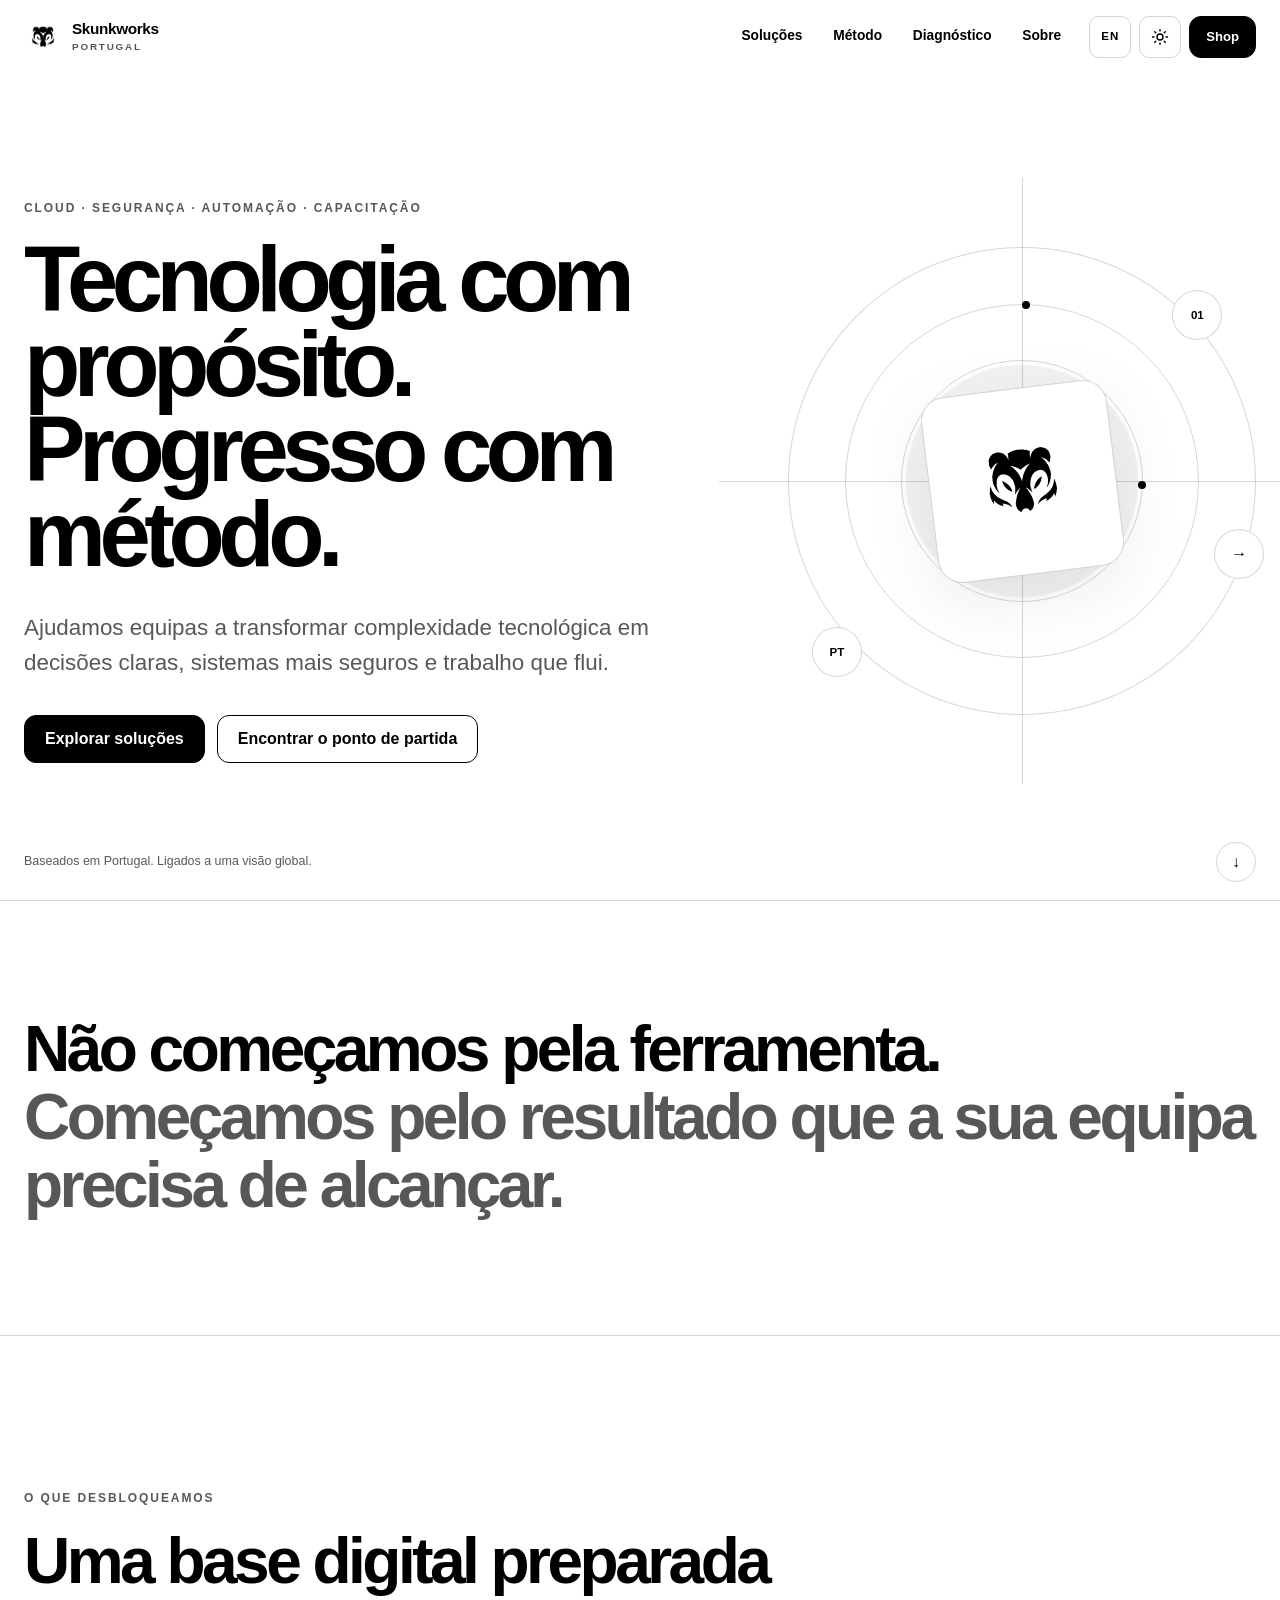
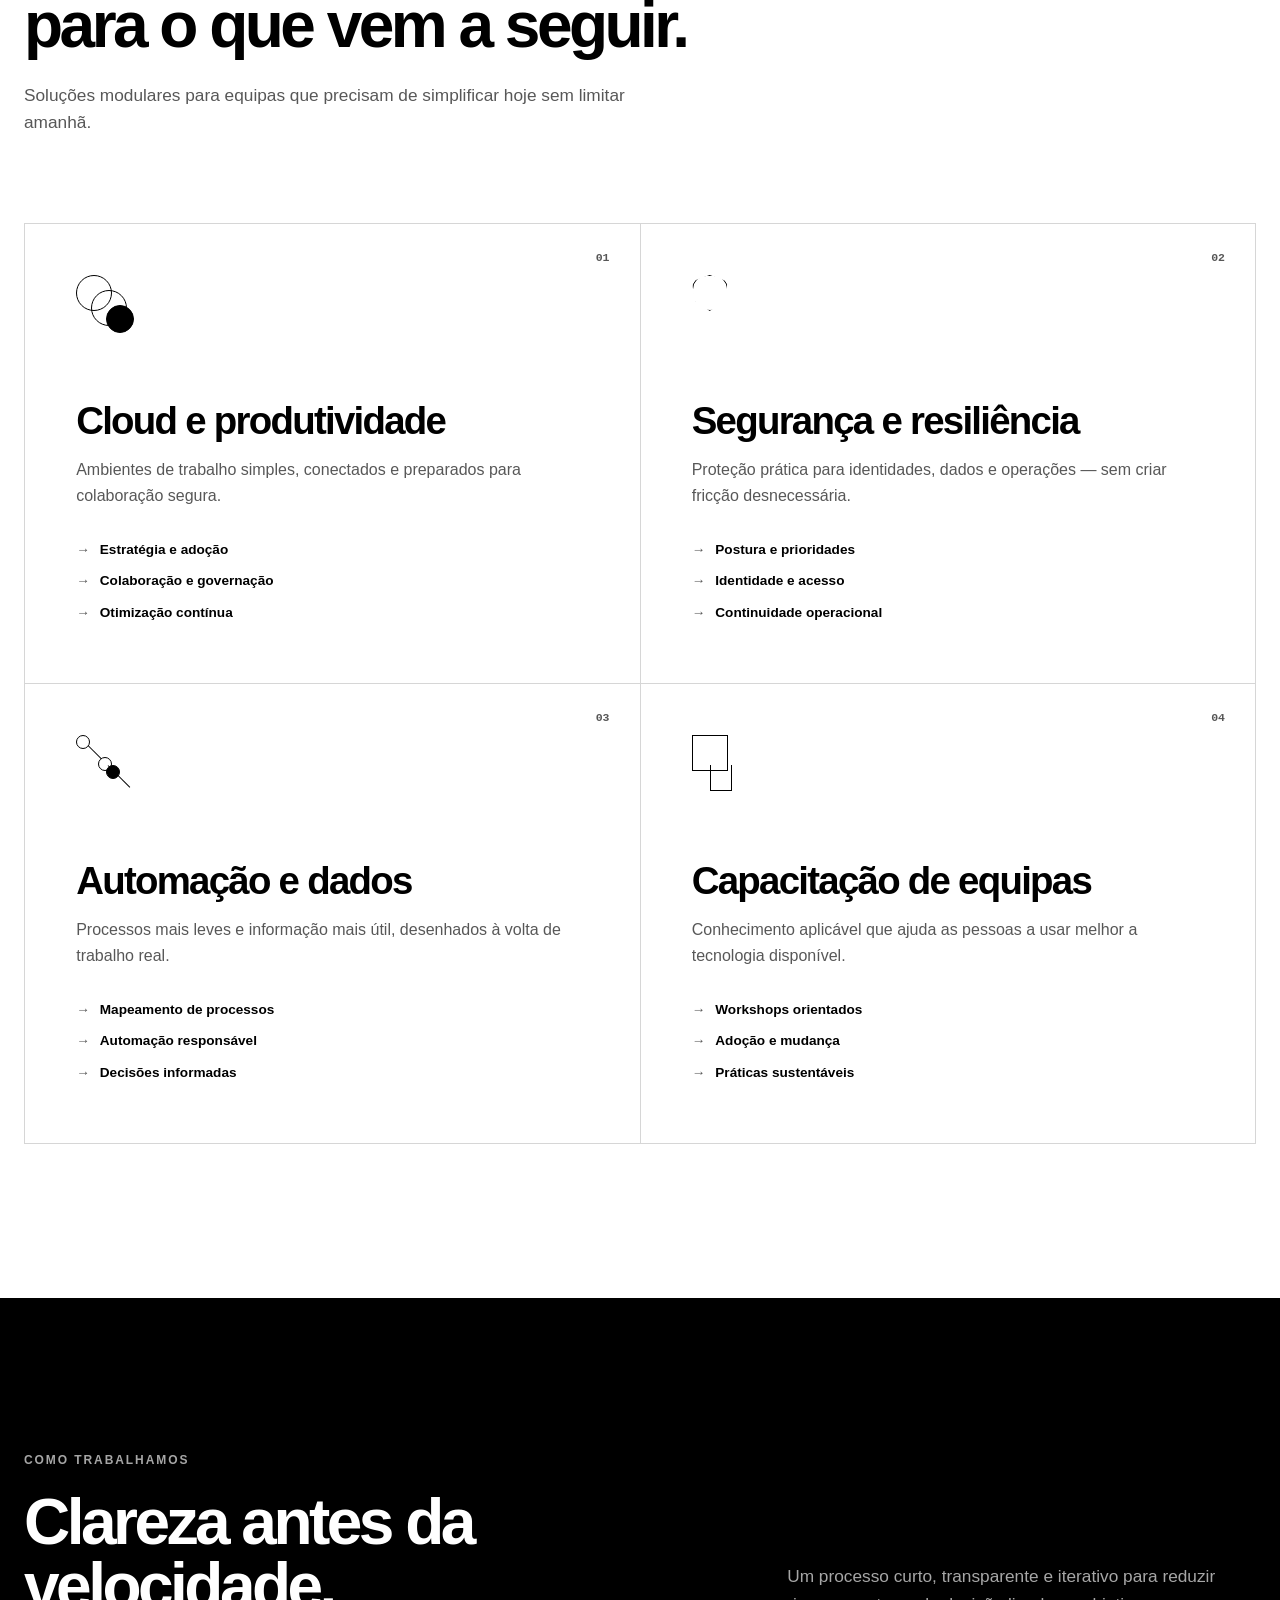
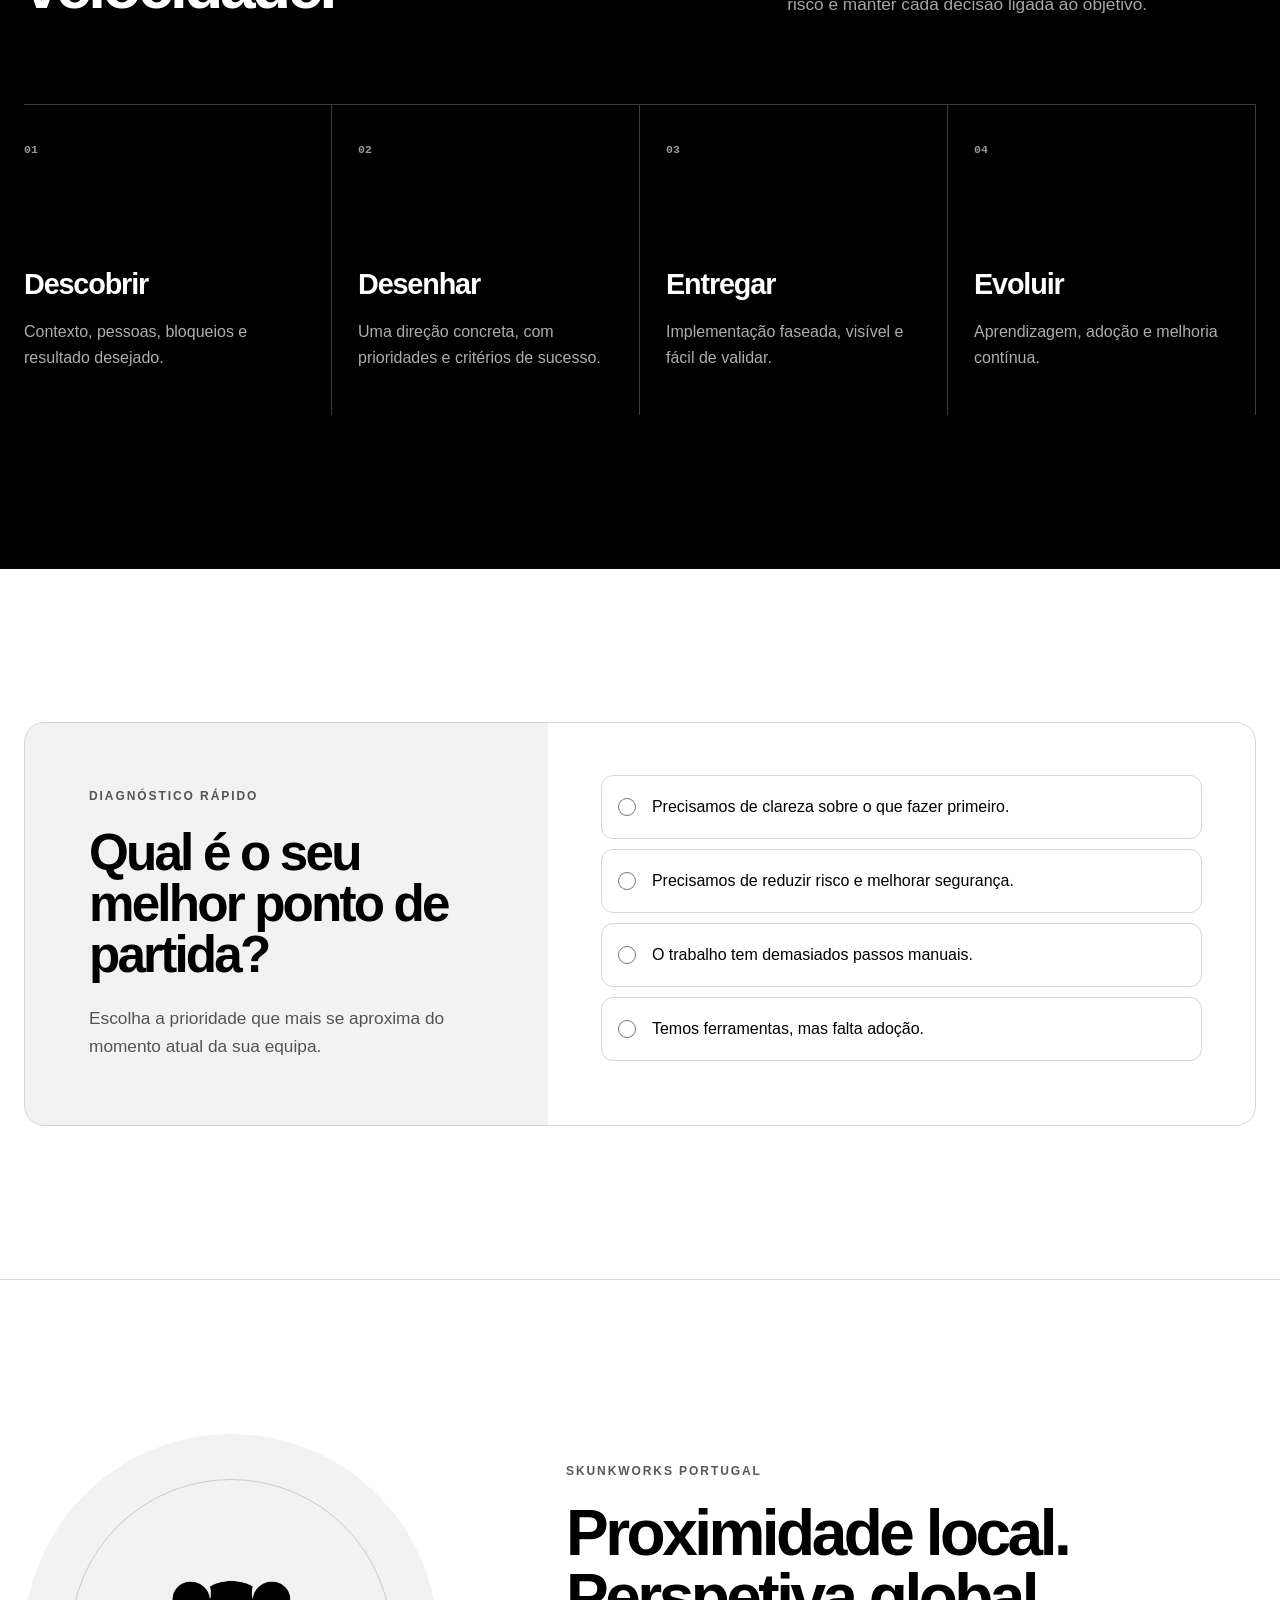
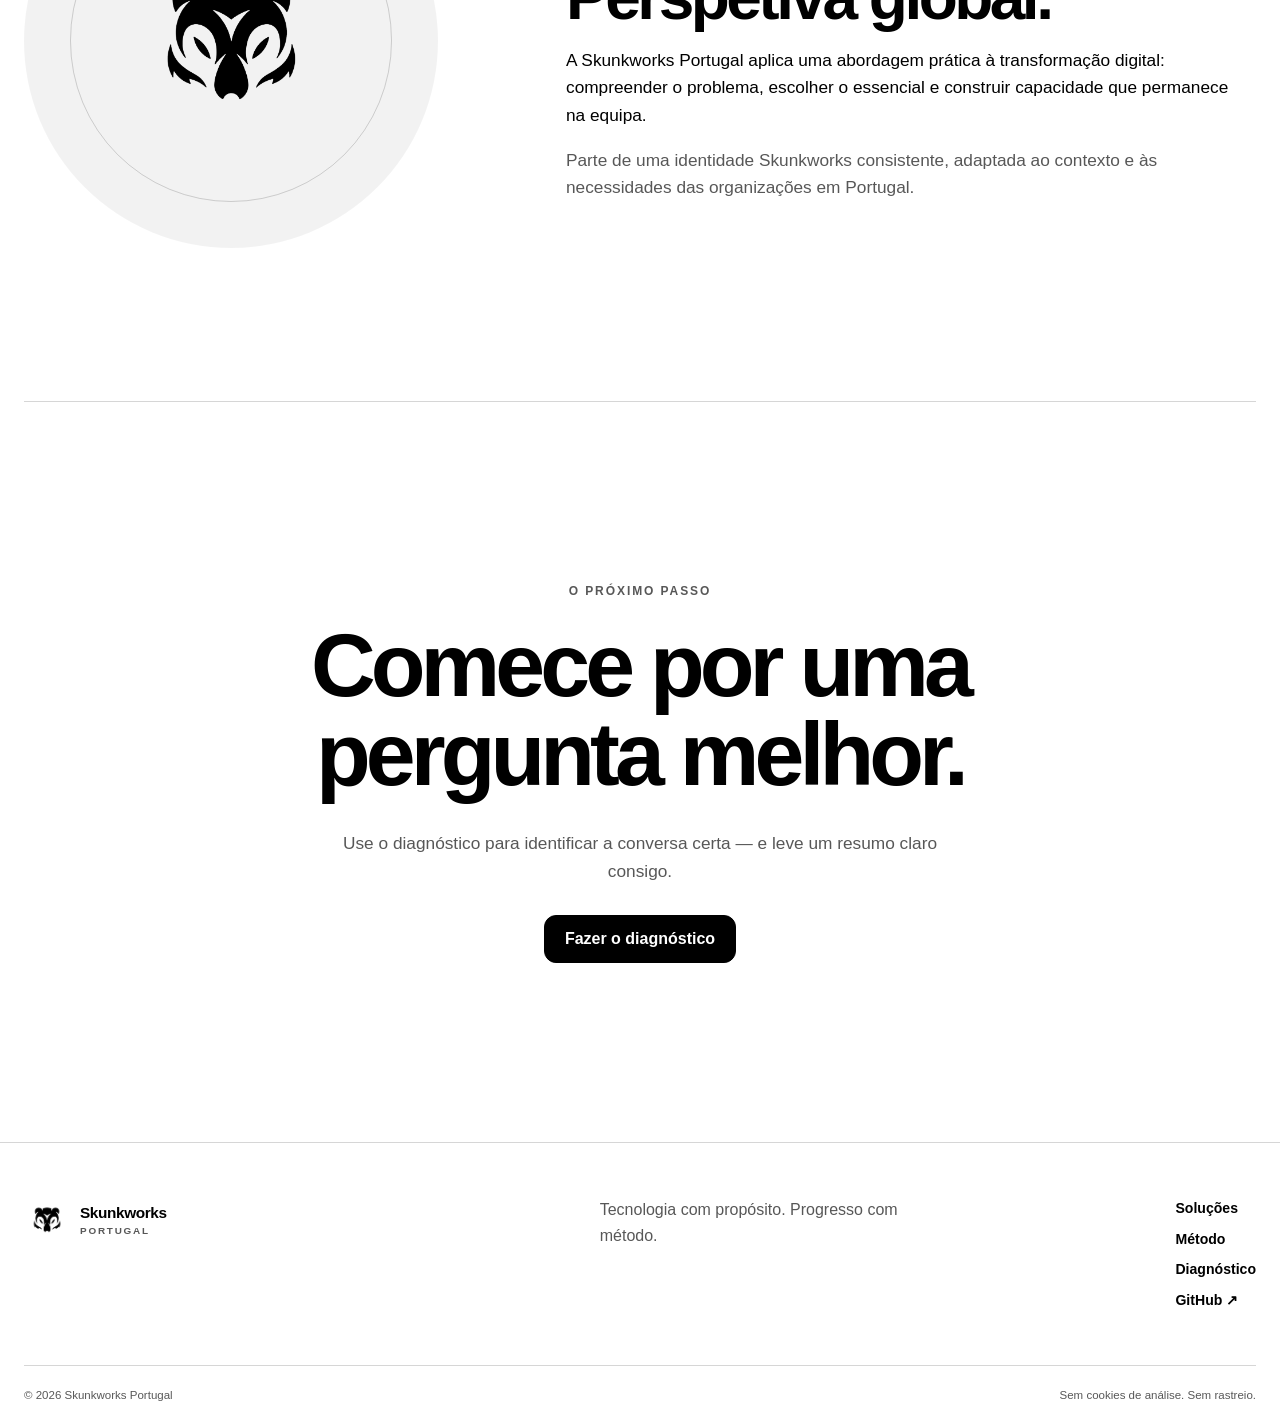
==== commit 78bd3662: "Link header Shop button to Portugal store" ====
--- a/index.html
+++ b/index.html
@@ -42,7 +42,7 @@
             <svg class="sun" viewBox="0 0 24 24" aria-hidden="true"><circle cx="12" cy="12" r="4"/><path d="M12 2v2M12 20v2M4.93 4.93l1.42 1.42M17.66 17.66l1.41 1.41M2 12h2M20 12h2M4.93 19.07l1.42-1.42M17.66 6.34l1.41-1.41"/></svg>
             <svg class="moon" viewBox="0 0 24 24" aria-hidden="true"><path d="M20.5 14.2A8.5 8.5 0 0 1 9.8 3.5 8.5 8.5 0 1 0 20.5 14.2Z"/></svg>
           </button>
-          <a class="sw-button header-cta" href="#diagnostico" data-pt="Começar" data-en="Get started">Começar</a>
+          <a class="sw-button header-cta" href="https://store.skunkworks.pt" data-pt="Shop" data-en="Shop">Shop</a>
           <button class="menu-button" type="button" aria-label="Abrir navegação" aria-expanded="false" aria-controls="mobile-menu" data-menu-button>
             <span></span><span></span><span></span>
           </button>
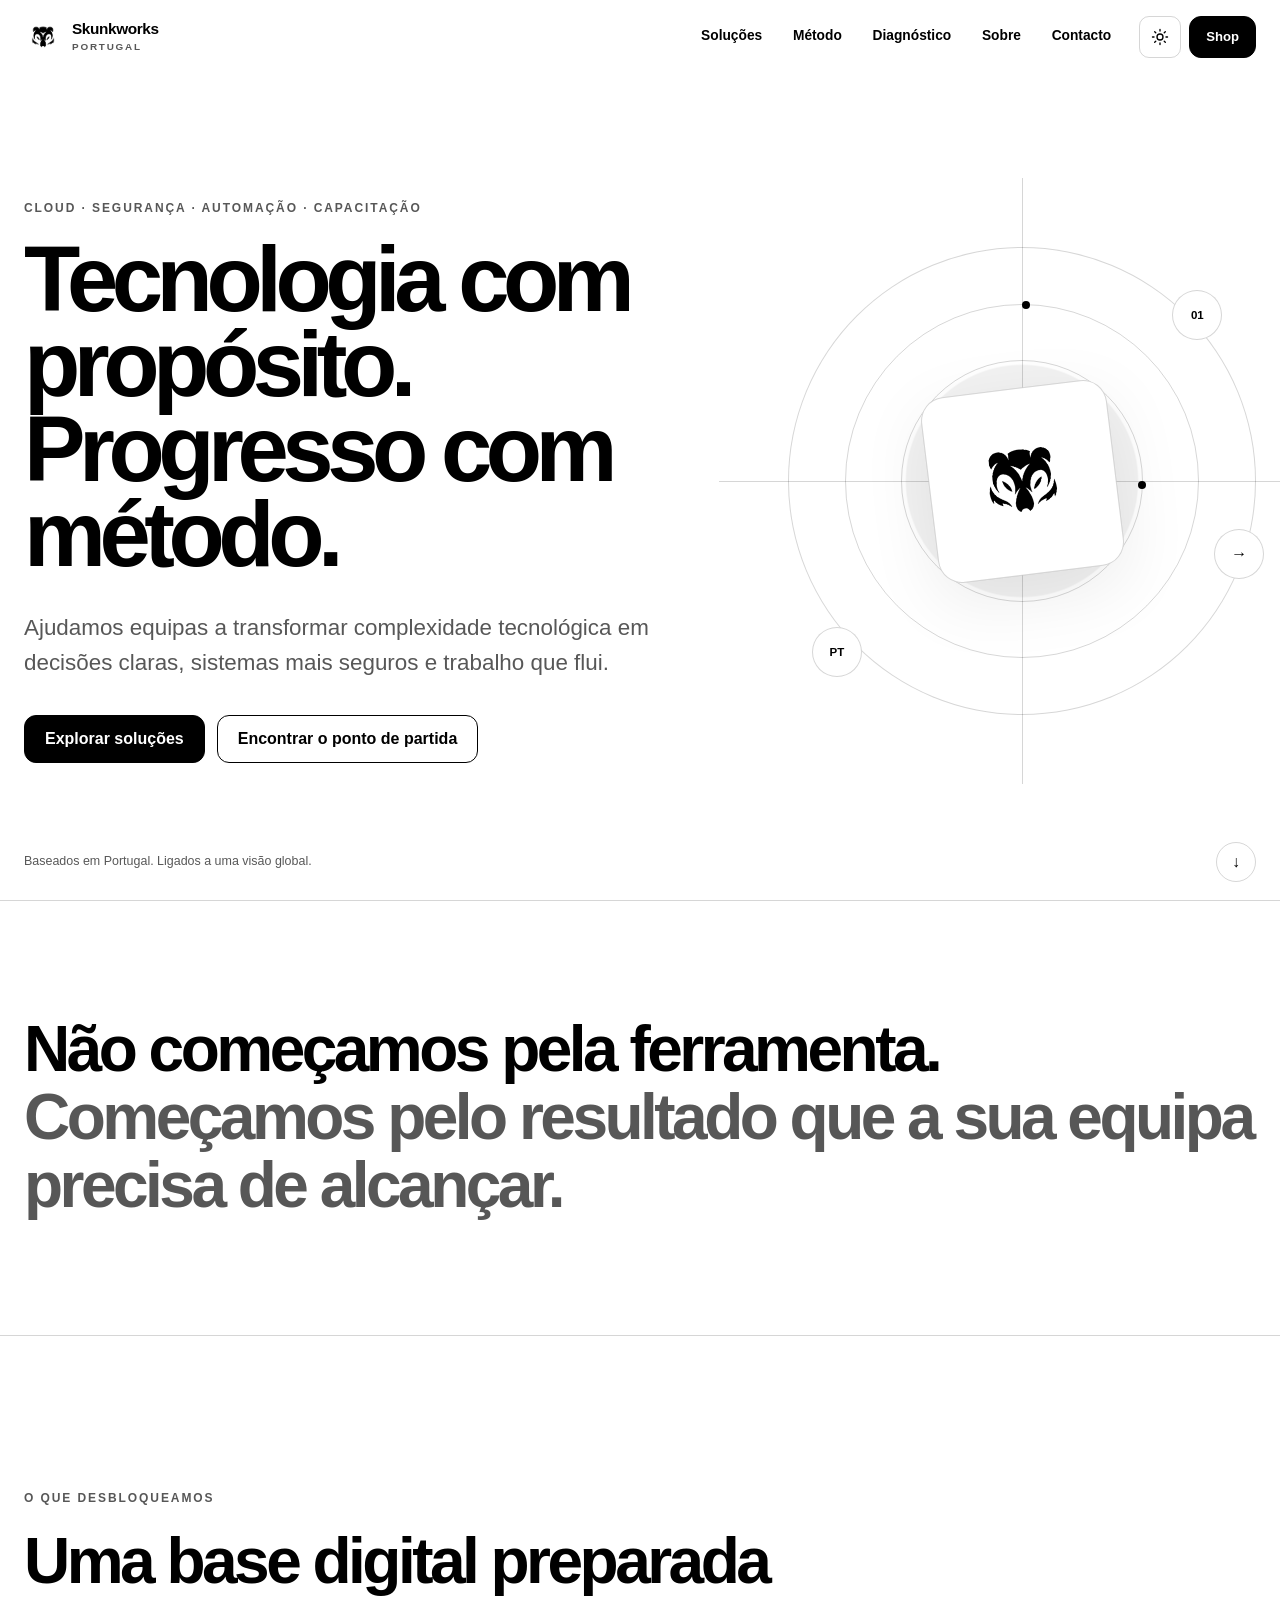
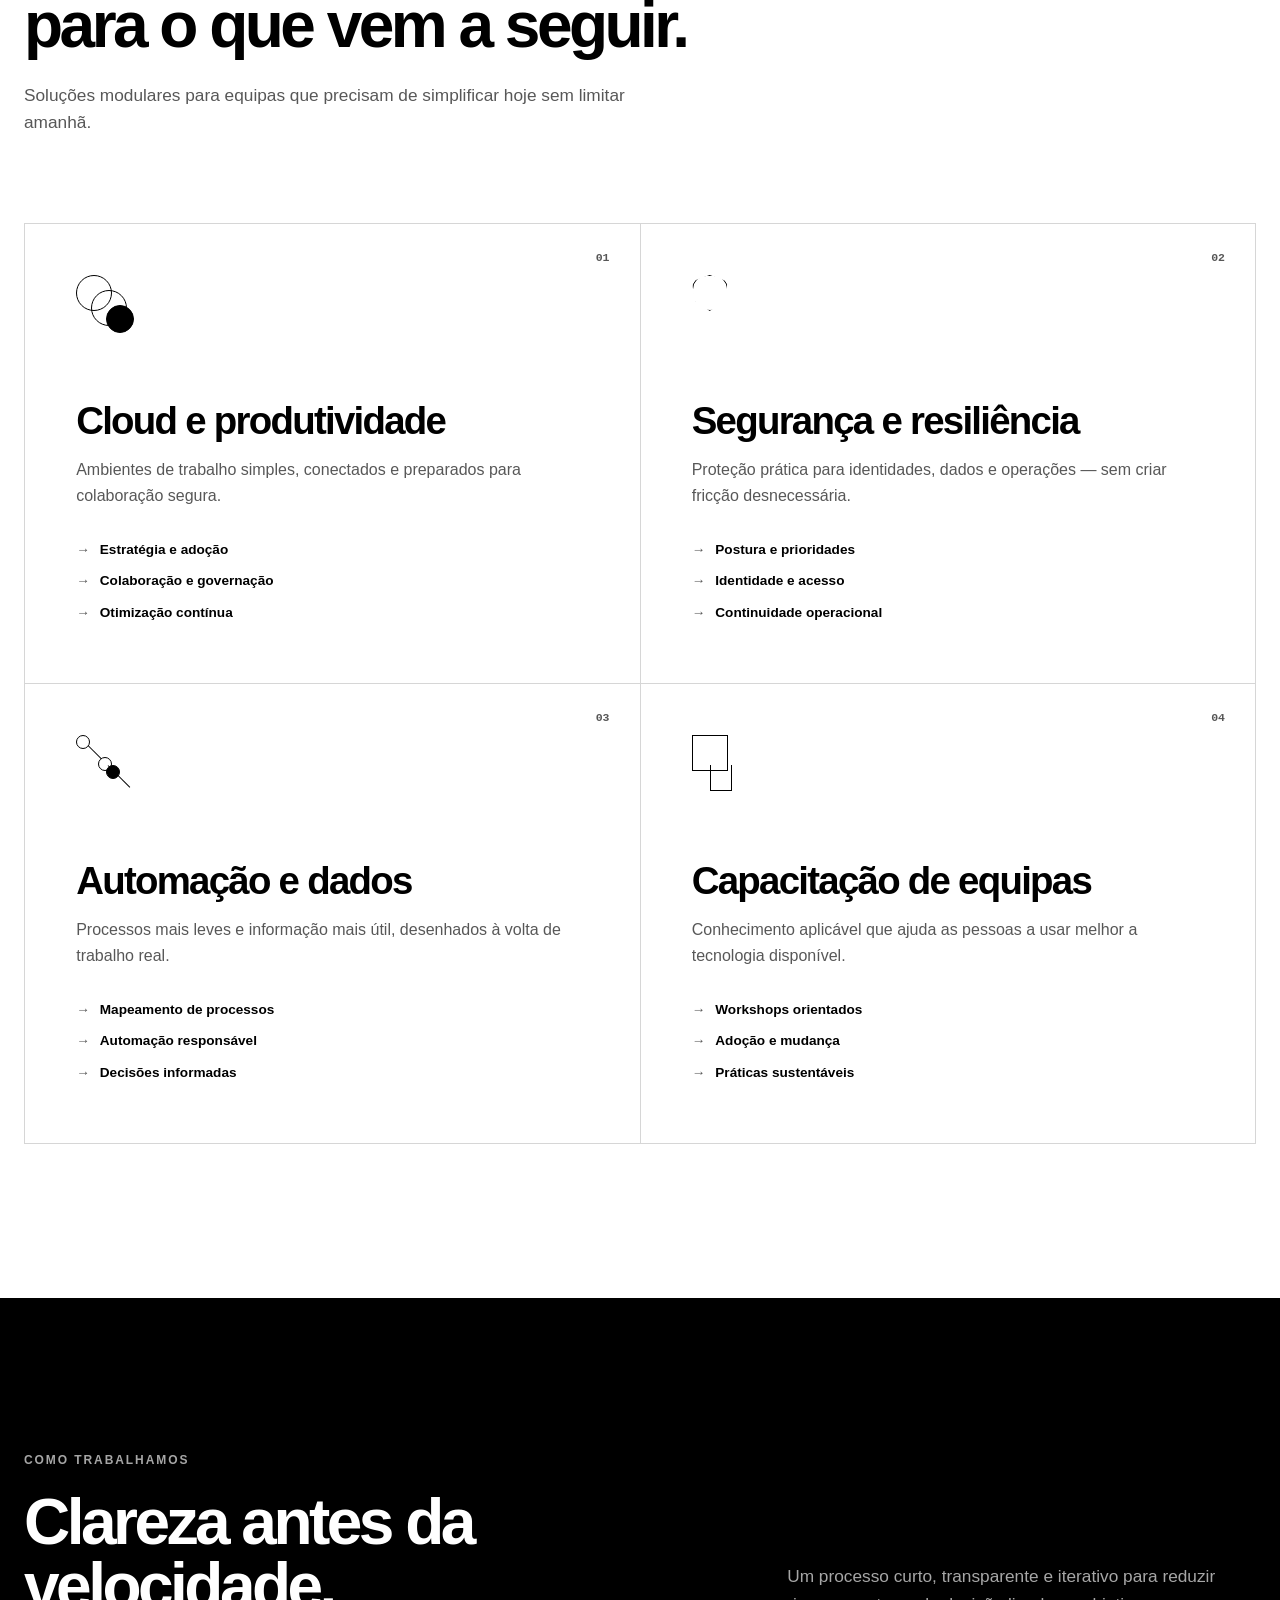
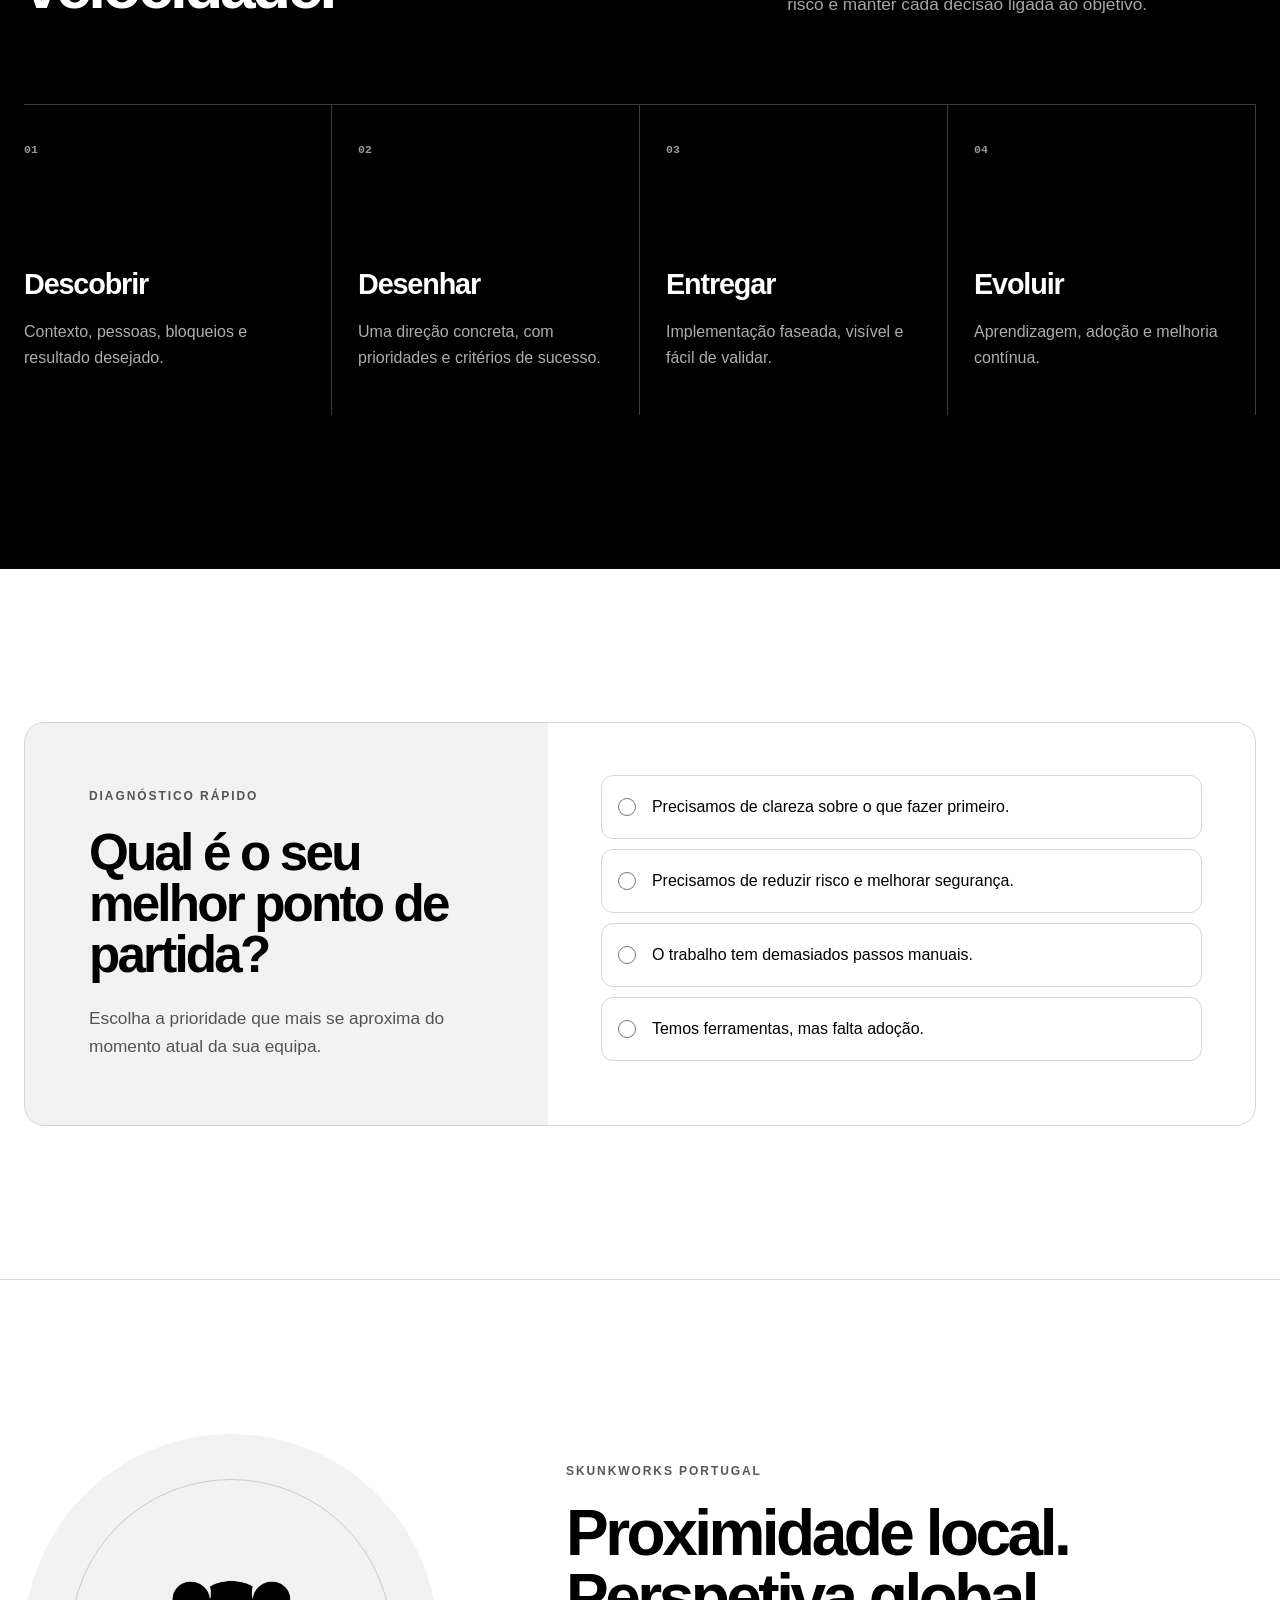
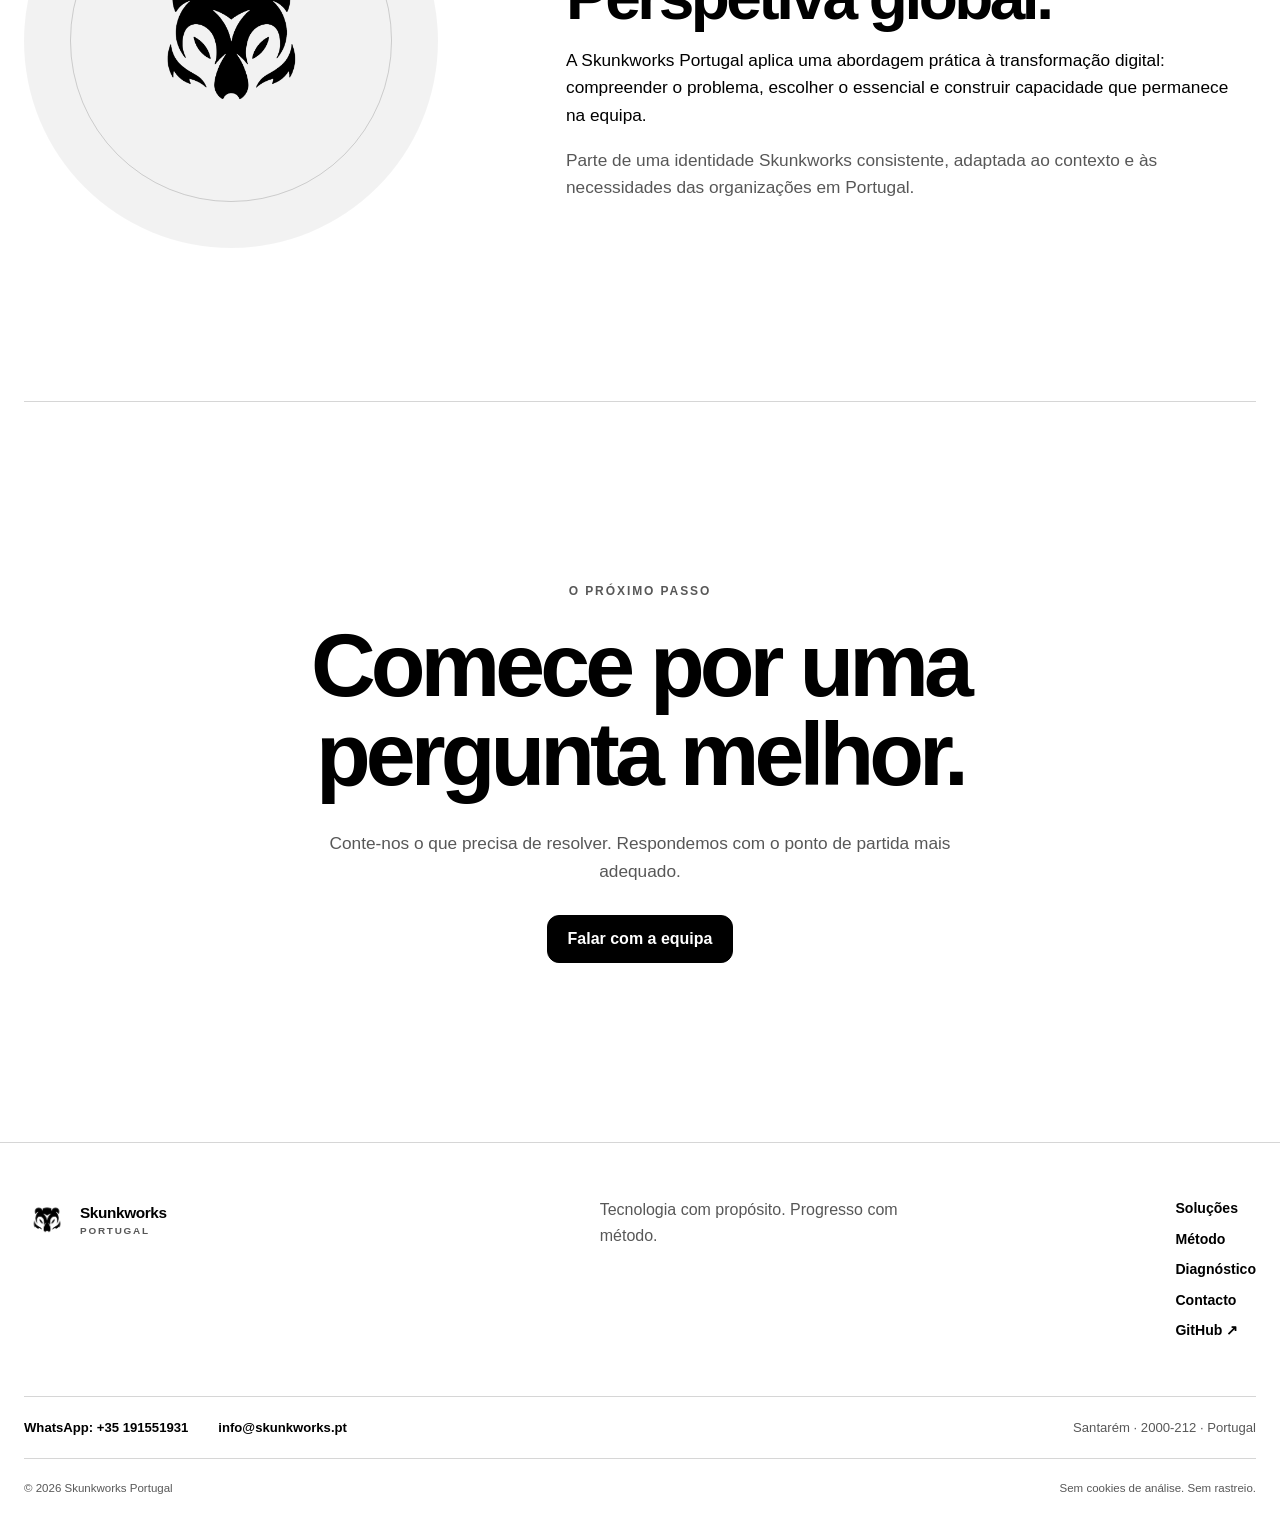
==== commit 29a2870d: "Add Portuguese contact and lead capture page" ====
--- a/index.html
+++ b/index.html
@@ -34,10 +34,10 @@
           <a href="#metodo" data-pt="Método" data-en="Approach">Método</a>
           <a href="#diagnostico" data-pt="Diagnóstico" data-en="Assessment">Diagnóstico</a>
           <a href="#sobre" data-pt="Sobre" data-en="About">Sobre</a>
+          <a href="contacto.html">Contacto</a>
         </nav>
 
         <div class="header-actions">
-          <button class="icon-button language-toggle" type="button" data-language-toggle aria-label="Mudar idioma para inglês">EN</button>
           <button class="icon-button theme-toggle" type="button" data-theme-toggle aria-label="Mudar tema">
             <svg class="sun" viewBox="0 0 24 24" aria-hidden="true"><circle cx="12" cy="12" r="4"/><path d="M12 2v2M12 20v2M4.93 4.93l1.42 1.42M17.66 17.66l1.41 1.41M2 12h2M20 12h2M4.93 19.07l1.42-1.42M17.66 6.34l1.41-1.41"/></svg>
             <svg class="moon" viewBox="0 0 24 24" aria-hidden="true"><path d="M20.5 14.2A8.5 8.5 0 0 1 9.8 3.5 8.5 8.5 0 1 0 20.5 14.2Z"/></svg>
@@ -55,6 +55,7 @@
           <a href="#metodo" data-pt="Método" data-en="Approach">Método</a>
           <a href="#diagnostico" data-pt="Diagnóstico" data-en="Assessment">Diagnóstico</a>
           <a href="#sobre" data-pt="Sobre" data-en="About">Sobre</a>
+          <a href="contacto.html">Contacto</a>
         </nav>
       </div>
     </header>
@@ -219,8 +220,8 @@
       <section class="final-cta sw-shell reveal" aria-labelledby="cta-title">
         <p class="eyebrow" data-pt="O próximo passo" data-en="The next step">O próximo passo</p>
         <h2 id="cta-title" data-pt="Comece por uma pergunta melhor." data-en="Start with a better question.">Comece por uma pergunta melhor.</h2>
-        <p data-pt="Use o diagnóstico para identificar a conversa certa — e leve um resumo claro consigo." data-en="Use the assessment to identify the right conversation—and take a clear summary with you.">Use o diagnóstico para identificar a conversa certa — e leve um resumo claro consigo.</p>
-        <a class="sw-button" href="#diagnostico" data-pt="Fazer o diagnóstico" data-en="Take the assessment">Fazer o diagnóstico</a>
+        <p>Conte-nos o que precisa de resolver. Respondemos com o ponto de partida mais adequado.</p>
+        <a class="sw-button" href="contacto.html">Falar com a equipa</a>
       </section>
     </main>
 
@@ -238,8 +239,14 @@
           <a href="#solucoes" data-pt="Soluções" data-en="Solutions">Soluções</a>
           <a href="#metodo" data-pt="Método" data-en="Approach">Método</a>
           <a href="#diagnostico" data-pt="Diagnóstico" data-en="Assessment">Diagnóstico</a>
+          <a href="contacto.html">Contacto</a>
           <a href="https://github.com/skunkworks-portugal/www" rel="noopener">GitHub ↗</a>
         </nav>
+      </div>
+      <div class="sw-shell footer-contact">
+        <a href="https://wa.me/35191551931" rel="noopener">WhatsApp: +35 191551931</a>
+        <a href="mailto:info@skunkworks.pt">info@skunkworks.pt</a>
+        <address>Santarém · 2000-212 · Portugal</address>
       </div>
       <div class="sw-shell footer-legal">
         <p>© <span data-year></span> Skunkworks Portugal</p>
--- a/styles.css
+++ b/styles.css
@@ -130,7 +130,6 @@
   cursor: pointer;
 }
 
-.language-toggle { font-size: 0.72rem; font-weight: 900; letter-spacing: 0.08em; }
 .theme-toggle svg { width: 18px; height: 18px; fill: none; stroke: currentColor; stroke-width: 1.8; stroke-linecap: round; stroke-linejoin: round; }
 .theme-toggle .moon { display: none; }
 
@@ -323,8 +322,40 @@
 .footer-main > p { max-width: 350px; margin: 0; color: var(--sw-muted); }
 .footer-main nav { display: grid; gap: 8px; }
 .footer-main nav a { font-size: 0.88rem; font-weight: 700; text-decoration: none; }
+.footer-contact { display: flex; flex-wrap: wrap; gap: 12px 30px; padding-block: 20px; border-top: 1px solid var(--sw-line); font-size: 0.82rem; }
+.footer-contact a { font-weight: 700; text-decoration: none; }
+.footer-contact address { margin: 0 0 0 auto; color: var(--sw-muted); font-style: normal; }
 .footer-legal { display: flex; justify-content: space-between; padding-block: 20px; border-top: 1px solid var(--sw-line); color: var(--sw-muted); font-size: 0.72rem; }
 .footer-legal p { margin: 0; }
+
+.contact-page main { min-height: 70vh; }
+.contact-hero { padding-top: calc(var(--sw-header) + clamp(90px, 12vw, 160px)); padding-bottom: clamp(70px, 9vw, 120px); }
+.contact-hero h1 { max-width: 1050px; margin: 0; font-size: clamp(3.2rem, 7.5vw, 7.5rem); line-height: 0.92; letter-spacing: -0.07em; }
+.contact-lede { max-width: 720px; margin: 34px 0 0; color: var(--sw-muted); font-size: clamp(1.08rem, 1.8vw, 1.4rem); }
+.contact-section { padding-bottom: clamp(90px, 12vw, 160px); }
+.contact-layout { display: grid; grid-template-columns: 0.78fr 1.22fr; border: 1px solid var(--sw-line); border-radius: var(--sw-radius); overflow: hidden; }
+.contact-details, .lead-panel { padding: clamp(28px, 5vw, 64px); }
+.contact-details { background: var(--sw-soft); }
+.contact-details h2, .lead-panel h2 { margin: 0; font-size: clamp(2.2rem, 4vw, 4.1rem); line-height: 1; letter-spacing: -0.055em; }
+.contact-list { display: grid; margin-top: 48px; border-top: 1px solid var(--sw-line); }
+.contact-card { display: grid; gap: 4px; padding: 20px 0; border-bottom: 1px solid var(--sw-line); color: inherit; font-style: normal; text-decoration: none; }
+.contact-card > span { color: var(--sw-muted); font-size: 0.7rem; font-weight: 800; letter-spacing: 0.12em; text-transform: uppercase; }
+.contact-card strong { font-size: clamp(1rem, 2vw, 1.28rem); }
+.contact-card small { margin-top: 4px; color: var(--sw-muted); }
+.contact-card a { color: inherit; text-decoration: none; }
+.lead-panel > p:not(.eyebrow) { max-width: 620px; color: var(--sw-muted); }
+.lead-form { display: grid; gap: 22px; margin-top: 42px; }
+.field-grid { display: grid; grid-template-columns: repeat(2, minmax(0, 1fr)); gap: 18px; }
+.lead-form label:not(.consent-field) { display: grid; gap: 8px; }
+.lead-form label > span { font-size: 0.8rem; font-weight: 800; }
+.lead-form input:not([type="checkbox"]), .lead-form select, .lead-form textarea { width: 100%; border: 1px solid var(--sw-line); border-radius: var(--sw-radius-sm); background: var(--sw-bg); color: var(--sw-fg); padding: 14px 15px; }
+.lead-form input:not([type="checkbox"]), .lead-form select { min-height: 50px; }
+.lead-form textarea { min-height: 150px; resize: vertical; }
+.consent-field { display: flex; align-items: flex-start; gap: 12px; }
+.consent-field input { width: 18px; height: 18px; margin: 3px 0 0; accent-color: var(--sw-fg); }
+.lead-form .sw-button { width: fit-content; }
+.form-note, .form-status { margin: -8px 0 0; color: var(--sw-muted); font-size: 0.78rem; }
+.form-status { min-height: 1.4em; font-weight: 700; }
 
 .reveal { opacity: 0; transform: translateY(22px); transition: opacity 700ms var(--sw-ease), transform 700ms var(--sw-ease); }
 .reveal.is-visible { opacity: 1; transform: none; }
@@ -346,6 +377,7 @@
   .solutions-grid { grid-template-columns: 1fr; }
   .solution-card { min-height: auto; }
   .split-heading, .assessment-shell, .about-grid { grid-template-columns: 1fr; }
+  .contact-layout { grid-template-columns: 1fr; }
   .split-heading { gap: 24px; }
   .about-mark { width: min(72vw, 460px); margin-inline: auto; }
   .footer-main { grid-template-columns: 1fr 1fr; }
@@ -353,7 +385,6 @@
 }
 
 @media (max-width: 560px) {
-  .language-toggle { display: none; }
   .hero h1 { font-size: clamp(3.1rem, 15vw, 5rem); }
   .hero-actions { display: grid; }
   .hero-actions .sw-button { width: 100%; }
@@ -370,4 +401,7 @@
   .footer-main { grid-template-columns: 1fr; }
   .footer-main nav { grid-column: auto; grid-row: auto; }
   .footer-legal { display: grid; gap: 6px; }
-}
+  .footer-contact { display: grid; }
+  .footer-contact address { margin-left: 0; }
+  .field-grid { grid-template-columns: 1fr; }
+}
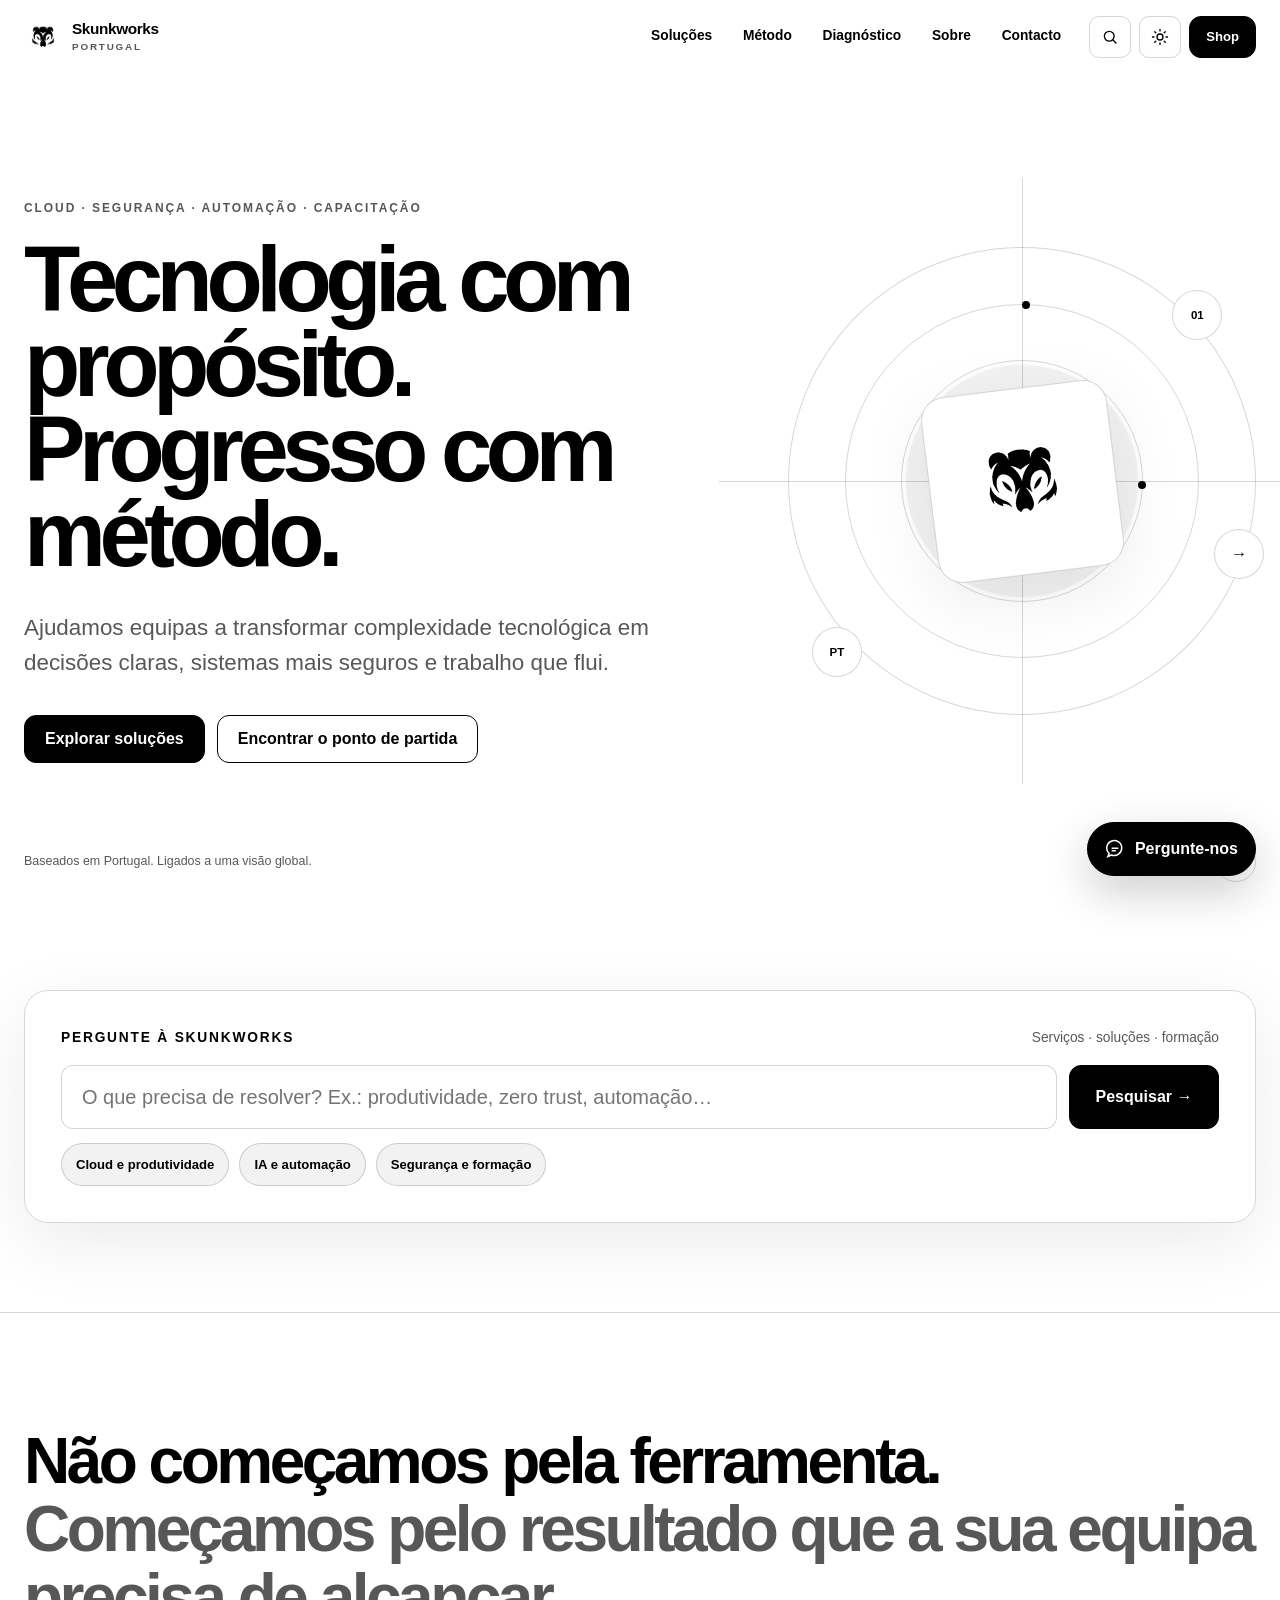
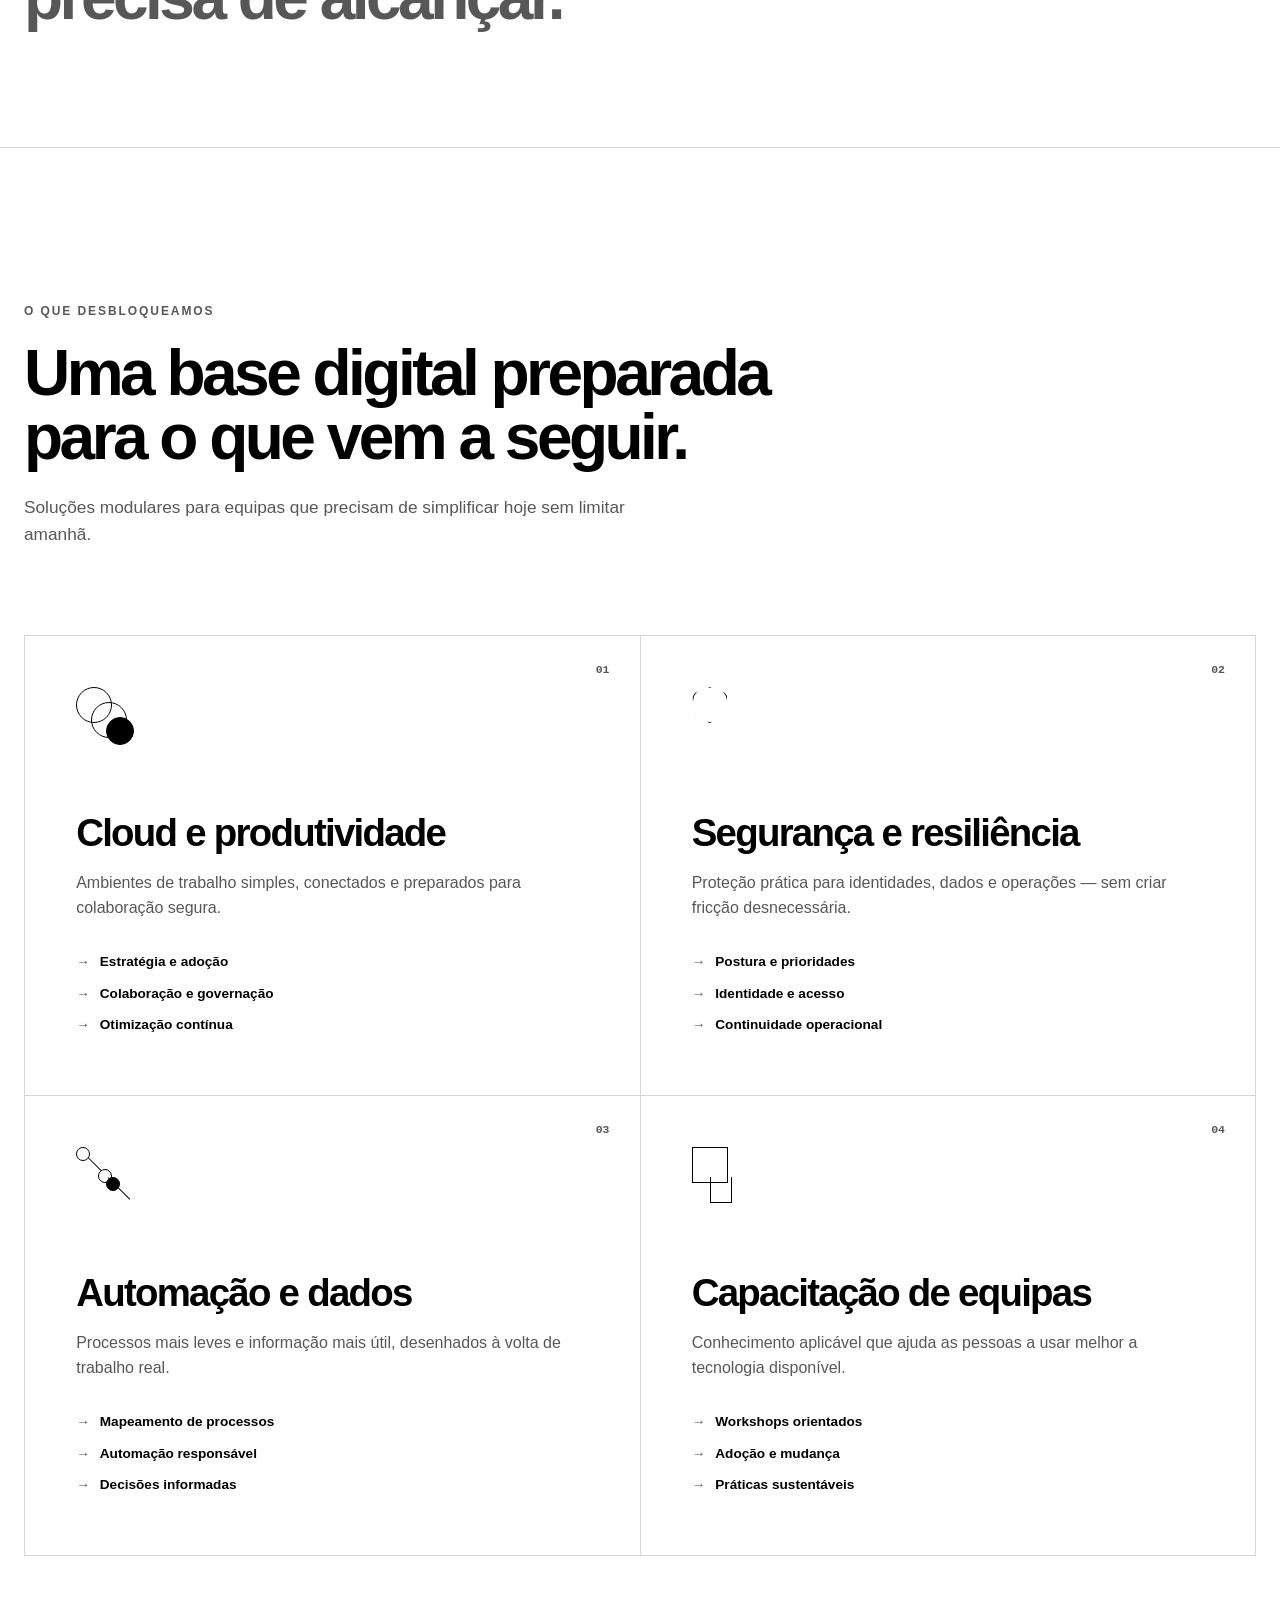
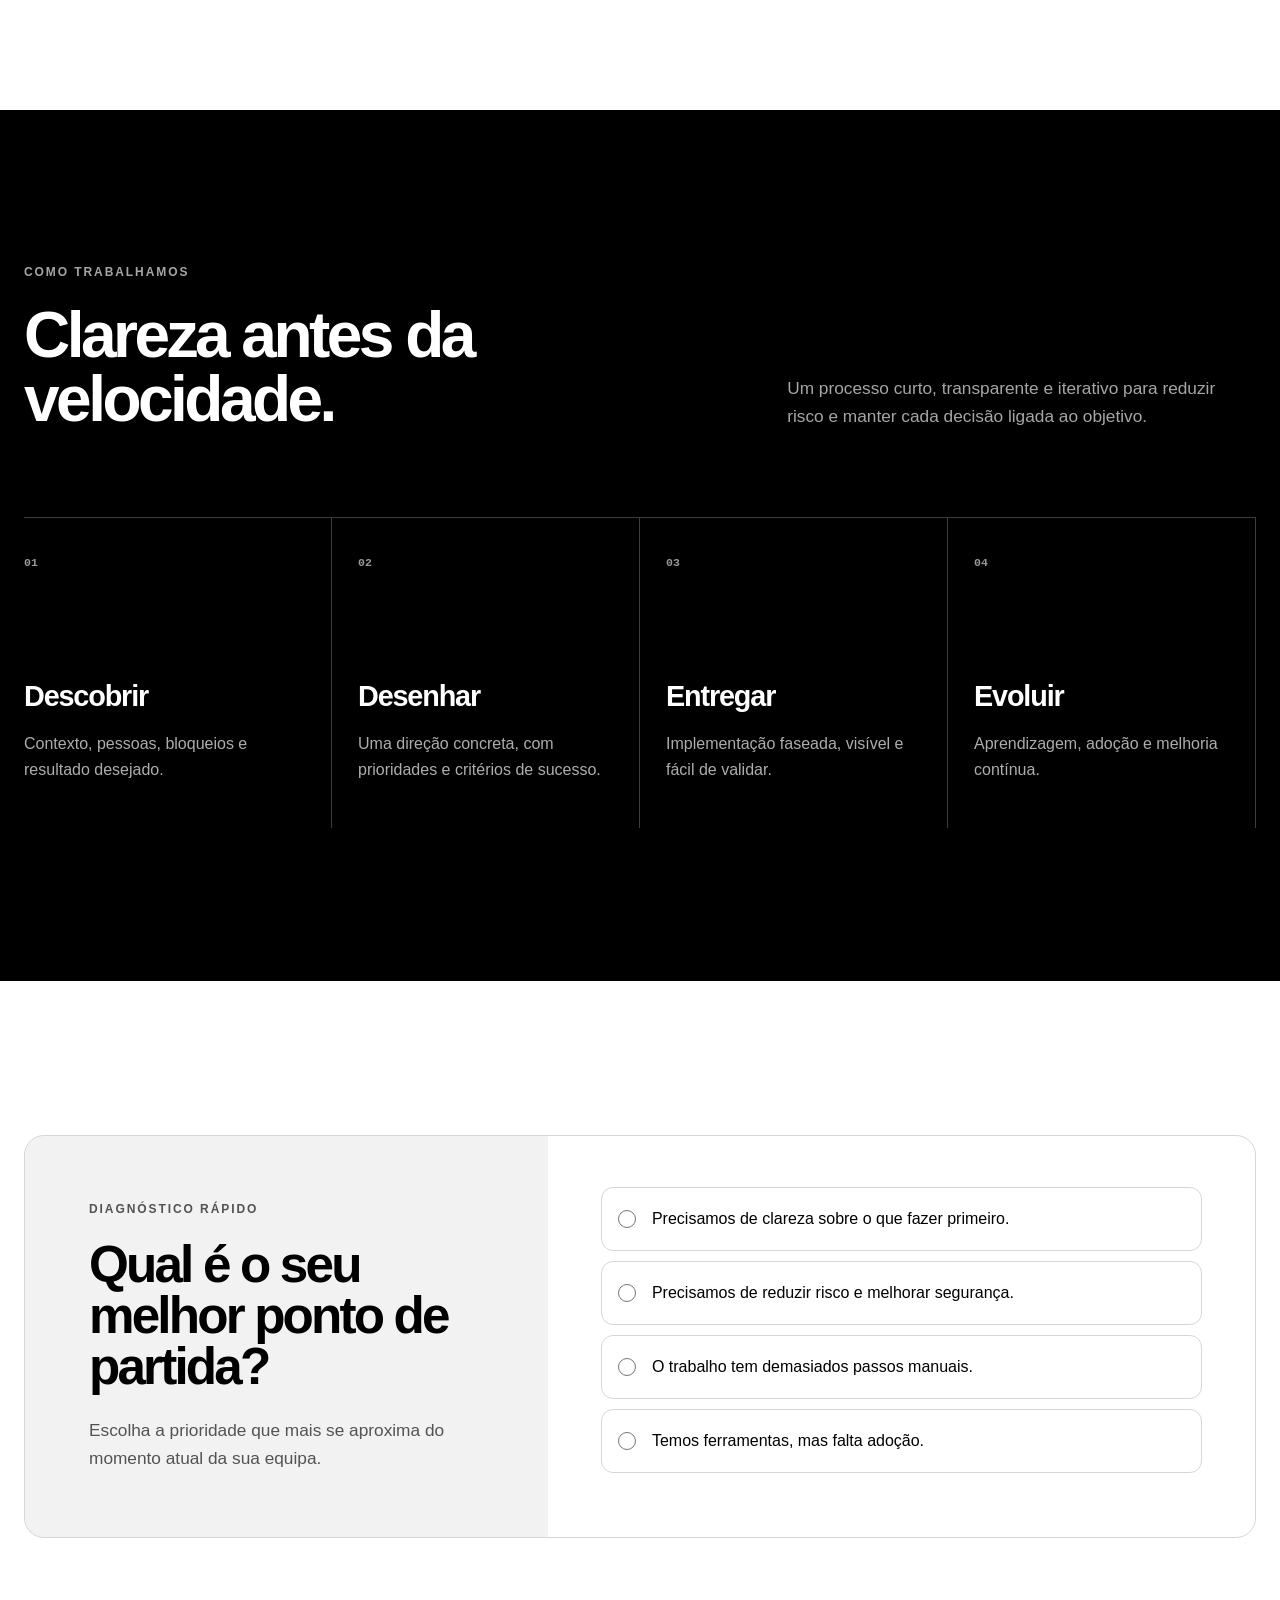
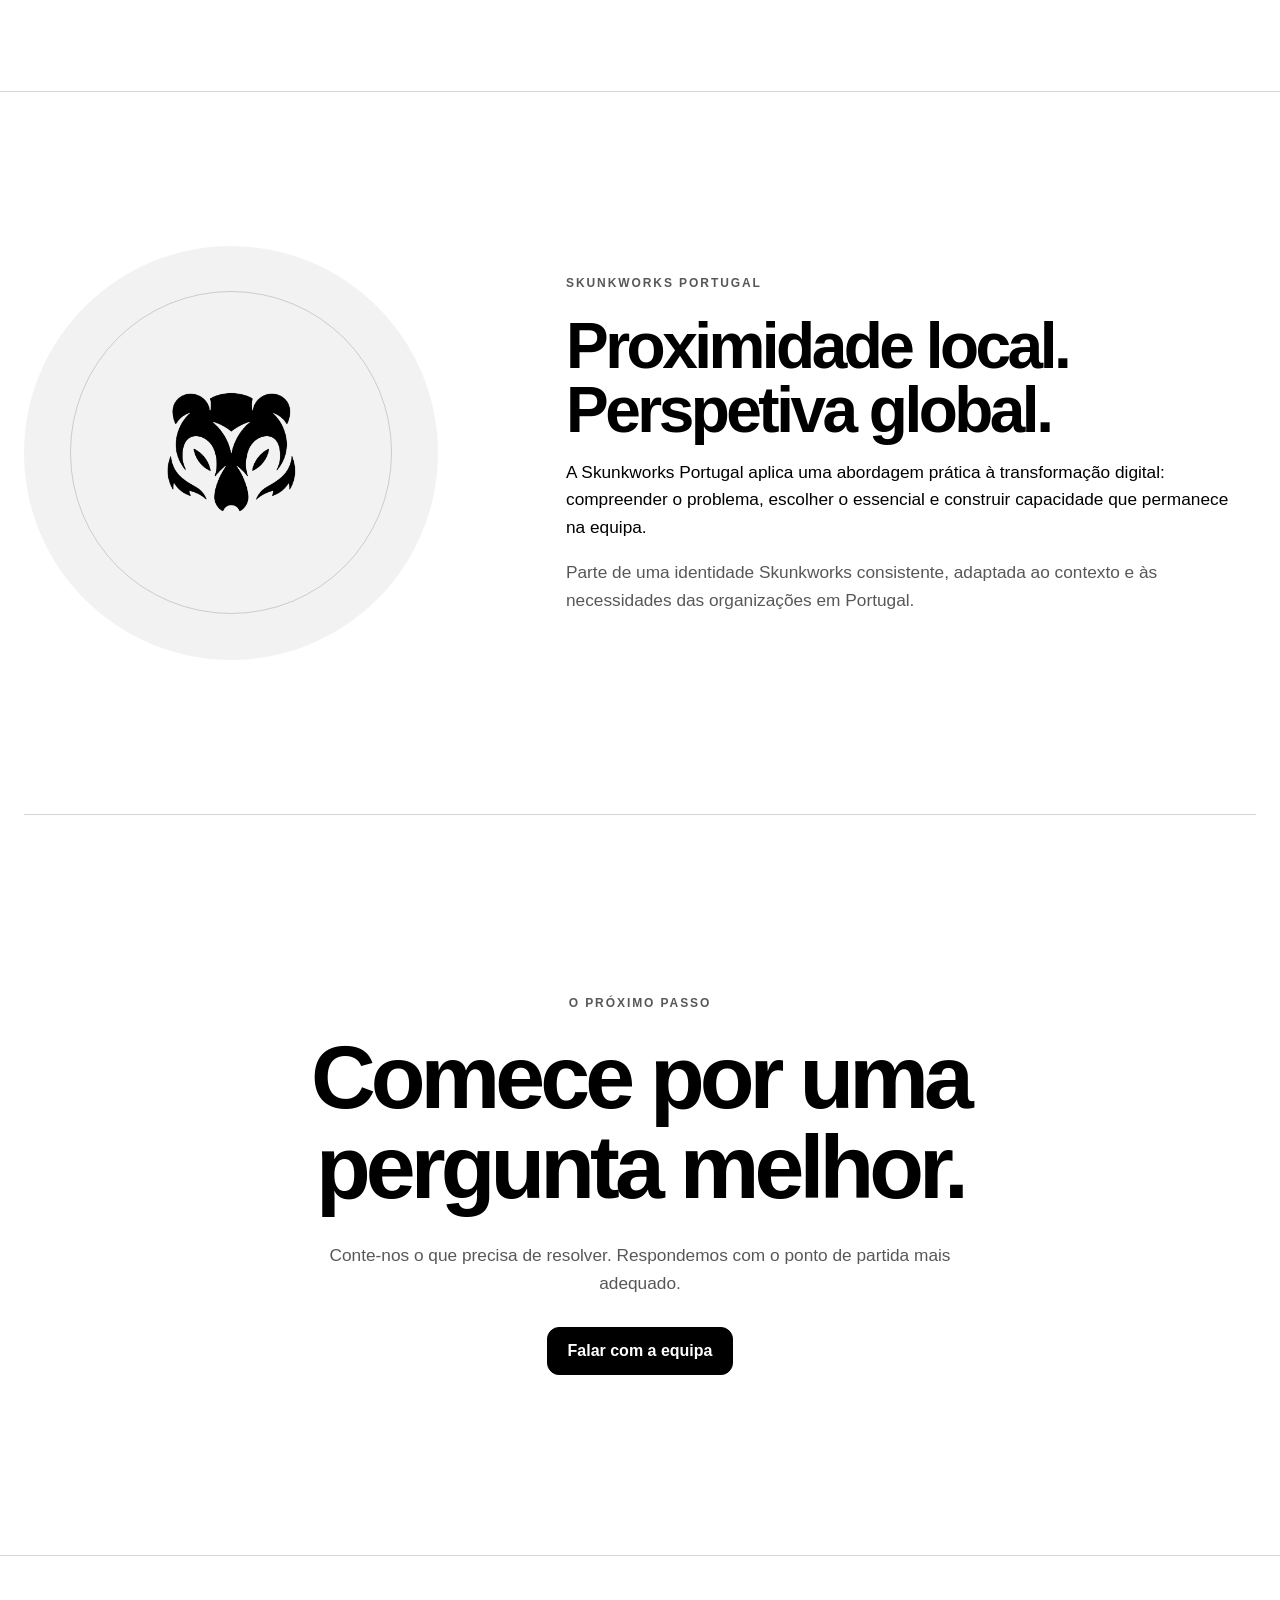
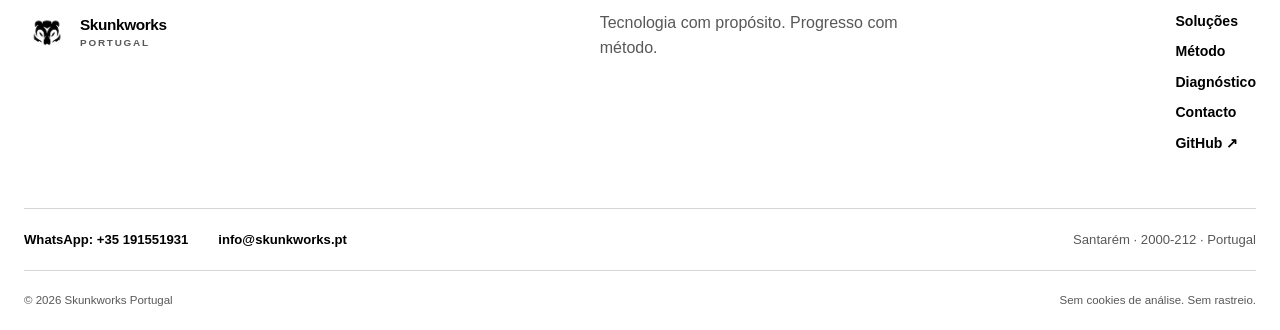
==== commit d85024ee: "Add interactive service search and scripted chat" ====
--- a/index.html
+++ b/index.html
@@ -15,6 +15,7 @@
     <link rel="stylesheet" href="tokens.css">
     <link rel="stylesheet" href="styles.css">
     <script src="site.js" defer></script>
+    <script src="assistant.js" defer></script>
   </head>
   <body>
     <a class="skip-link" href="#main" data-pt="Saltar para o conteúdo" data-en="Skip to content">Saltar para o conteúdo</a>
@@ -38,6 +39,9 @@
         </nav>
 
         <div class="header-actions">
+          <a class="icon-button search-link" href="#ask-skunkworks" aria-label="Pesquisar serviços">
+            <svg viewBox="0 0 24 24" aria-hidden="true"><circle cx="11" cy="11" r="6.5"/><path d="m16 16 4 4"/></svg>
+          </a>
           <button class="icon-button theme-toggle" type="button" data-theme-toggle aria-label="Mudar tema">
             <svg class="sun" viewBox="0 0 24 24" aria-hidden="true"><circle cx="12" cy="12" r="4"/><path d="M12 2v2M12 20v2M4.93 4.93l1.42 1.42M17.66 17.66l1.41 1.41M2 12h2M20 12h2M4.93 19.07l1.42-1.42M17.66 6.34l1.41-1.41"/></svg>
             <svg class="moon" viewBox="0 0 24 24" aria-hidden="true"><path d="M20.5 14.2A8.5 8.5 0 0 1 9.8 3.5 8.5 8.5 0 1 0 20.5 14.2Z"/></svg>
@@ -87,6 +91,26 @@
         <div class="hero-foot reveal">
           <p data-pt="Baseados em Portugal. Ligados a uma visão global." data-en="Based in Portugal. Connected to a global vision.">Baseados em Portugal. Ligados a uma visão global.</p>
           <a href="#solucoes" class="scroll-cue" aria-label="Descer para soluções">↓</a>
+        </div>
+      </section>
+
+      <section class="ask-section sw-shell reveal" id="ask-skunkworks" aria-labelledby="ask-title">
+        <div class="ask-panel">
+          <div class="ask-heading">
+            <h2 id="ask-title">Pergunte à Skunkworks</h2>
+            <p>Serviços · soluções · formação</p>
+          </div>
+          <form class="ask-form" data-service-search role="search">
+            <label class="visually-hidden" for="service-search">O que precisa de resolver?</label>
+            <input id="service-search" name="query" type="search" autocomplete="off" placeholder="O que precisa de resolver? Ex.: produtividade, zero trust, automação…" required>
+            <button class="sw-button" type="submit">Pesquisar →</button>
+          </form>
+          <div class="ask-prompts" aria-label="Pesquisas sugeridas">
+            <button type="button" data-search-prompt="Cloud e produtividade">Cloud e produtividade</button>
+            <button type="button" data-search-prompt="IA e automação">IA e automação</button>
+            <button type="button" data-search-prompt="Segurança e formação">Segurança e formação</button>
+          </div>
+          <div class="ask-results" data-search-results aria-live="polite" hidden></div>
         </div>
       </section>
 
--- a/styles.css
+++ b/styles.css
@@ -130,6 +130,9 @@
   cursor: pointer;
 }
 
+.search-link { text-decoration: none; }
+.search-link svg { width: 18px; height: 18px; fill: none; stroke: currentColor; stroke-width: 1.8; stroke-linecap: round; }
+
 .theme-toggle svg { width: 18px; height: 18px; fill: none; stroke: currentColor; stroke-width: 1.8; stroke-linecap: round; stroke-linejoin: round; }
 .theme-toggle .moon { display: none; }
 
@@ -245,6 +248,47 @@
 .scroll-cue { display: grid; place-items: center; width: 40px; height: 40px; border: 1px solid var(--sw-line); border-radius: 50%; text-decoration: none; }
 
 @keyframes orbit { to { transform: rotate(360deg); } }
+
+.ask-section { padding-block: clamp(40px, 7vw, 90px); }
+.ask-panel { padding: clamp(22px, 3.5vw, 36px); border: 1px solid var(--sw-line); border-radius: calc(var(--sw-radius) + 4px); box-shadow: var(--sw-shadow); }
+.ask-heading { display: flex; align-items: baseline; justify-content: space-between; gap: 20px; margin-bottom: 16px; }
+.ask-heading h2 { margin: 0; font-size: 0.86rem; letter-spacing: 0.13em; text-transform: uppercase; }
+.ask-heading p { margin: 0; color: var(--sw-muted); font-size: 0.86rem; }
+.ask-form { display: grid; grid-template-columns: 1fr auto; gap: 12px; }
+.ask-form input { min-width: 0; min-height: 64px; padding: 15px 20px; border: 1px solid var(--sw-line); border-radius: var(--sw-radius-sm); background: var(--sw-bg); color: var(--sw-fg); font-size: clamp(1rem, 2vw, 1.25rem); }
+.ask-form .sw-button { min-width: 150px; }
+.ask-prompts { display: flex; flex-wrap: wrap; gap: 10px; margin-top: 14px; }
+.ask-prompts button, .chat-quick-replies button { padding: 10px 14px; border: 1px solid var(--sw-line); border-radius: 999px; background: var(--sw-soft); color: var(--sw-fg); font-size: 0.82rem; font-weight: 750; cursor: pointer; }
+.ask-prompts button:hover, .chat-quick-replies button:hover { border-color: var(--sw-strong); background: var(--sw-bg); }
+.ask-results { margin-top: 24px; padding-top: 24px; border-top: 1px solid var(--sw-line); }
+.ask-results > p { margin: 0 0 14px; color: var(--sw-muted); }
+.search-result-grid { display: grid; grid-template-columns: repeat(3, minmax(0, 1fr)); gap: 12px; }
+.search-result { display: flex; flex-direction: column; min-height: 190px; padding: 20px; border: 1px solid var(--sw-line); border-radius: var(--sw-radius-sm); color: inherit; text-decoration: none; }
+.search-result small { color: var(--sw-muted); font-weight: 800; letter-spacing: 0.1em; text-transform: uppercase; }
+.search-result strong { margin-top: 35px; font-size: 1.18rem; letter-spacing: -0.025em; }
+.search-result span { margin-top: auto; color: var(--sw-muted); font-size: 0.82rem; }
+
+.chat-launcher { position: fixed; z-index: 60; right: 24px; bottom: 24px; display: flex; align-items: center; gap: 10px; min-height: 54px; padding: 12px 17px; border: 1px solid var(--sw-fg); border-radius: 999px; background: var(--sw-fg); color: var(--sw-bg); box-shadow: 0 16px 45px rgb(0 0 0 / 0.2); font-weight: 850; cursor: pointer; }
+.chat-launcher svg { width: 20px; height: 20px; fill: none; stroke: currentColor; stroke-width: 1.8; }
+.chat-panel { position: fixed; z-index: 70; right: 24px; bottom: 90px; display: grid; grid-template-rows: auto minmax(180px, 1fr) auto auto; width: min(410px, calc(100vw - 32px)); max-height: min(640px, calc(100dvh - 120px)); border: 1px solid var(--sw-line); border-radius: var(--sw-radius); background: var(--sw-bg); color: var(--sw-fg); box-shadow: 0 28px 90px rgb(0 0 0 / 0.25); overflow: hidden; }
+.chat-panel[hidden] { display: none; }
+.chat-header { display: flex; align-items: center; justify-content: space-between; gap: 20px; padding: 18px 20px; border-bottom: 1px solid var(--sw-line); }
+.chat-title { display: grid; line-height: 1.2; }
+.chat-title strong { font-size: 0.9rem; letter-spacing: 0.08em; text-transform: uppercase; }
+.chat-title small { color: var(--sw-muted); }
+.chat-close { width: 36px; height: 36px; border: 1px solid var(--sw-line); border-radius: 50%; background: transparent; color: inherit; font-size: 1.25rem; cursor: pointer; }
+.chat-messages { display: flex; flex-direction: column; gap: 12px; padding: 18px; overflow-y: auto; }
+.chat-message { max-width: 88%; padding: 12px 14px; border: 1px solid var(--sw-line); border-radius: 15px; font-size: 0.9rem; }
+.chat-message p { margin: 0; }
+.chat-message--bot { align-self: flex-start; background: var(--sw-soft); border-bottom-left-radius: 4px; }
+.chat-message--user { align-self: flex-end; background: var(--sw-fg); color: var(--sw-bg); border-color: var(--sw-fg); border-bottom-right-radius: 4px; }
+.chat-message-actions { display: flex; flex-wrap: wrap; gap: 7px; margin-top: 10px; }
+.chat-message-actions a { padding: 6px 9px; border: 1px solid var(--sw-line); border-radius: 999px; color: inherit; font-size: 0.76rem; font-weight: 800; text-decoration: none; }
+.chat-quick-replies { display: flex; gap: 8px; padding: 0 18px 12px; overflow-x: auto; }
+.chat-quick-replies button { flex: 0 0 auto; padding-block: 8px; font-size: 0.75rem; }
+.chat-form { display: grid; grid-template-columns: 1fr auto; gap: 8px; padding: 14px; border-top: 1px solid var(--sw-line); }
+.chat-form input { min-width: 0; min-height: 46px; padding: 10px 12px; border: 1px solid var(--sw-line); border-radius: 10px; background: var(--sw-bg); color: var(--sw-fg); }
+.chat-send { width: 46px; height: 46px; border: 1px solid var(--sw-fg); border-radius: 10px; background: var(--sw-fg); color: var(--sw-bg); font-weight: 900; cursor: pointer; }
 
 .statement { border-block: 1px solid var(--sw-line); }
 .statement-inner { padding-block: clamp(64px, 9vw, 120px); }
@@ -404,4 +448,11 @@
   .footer-contact { display: grid; }
   .footer-contact address { margin-left: 0; }
   .field-grid { grid-template-columns: 1fr; }
-}
+  .ask-heading { display: grid; gap: 4px; }
+  .ask-form { grid-template-columns: 1fr; }
+  .ask-form .sw-button { width: 100%; }
+  .search-result-grid { grid-template-columns: 1fr; }
+  .chat-launcher { right: 16px; bottom: 16px; }
+  .chat-launcher span { display: none; }
+  .chat-panel { right: 16px; bottom: 82px; max-height: calc(100dvh - 100px); }
+}
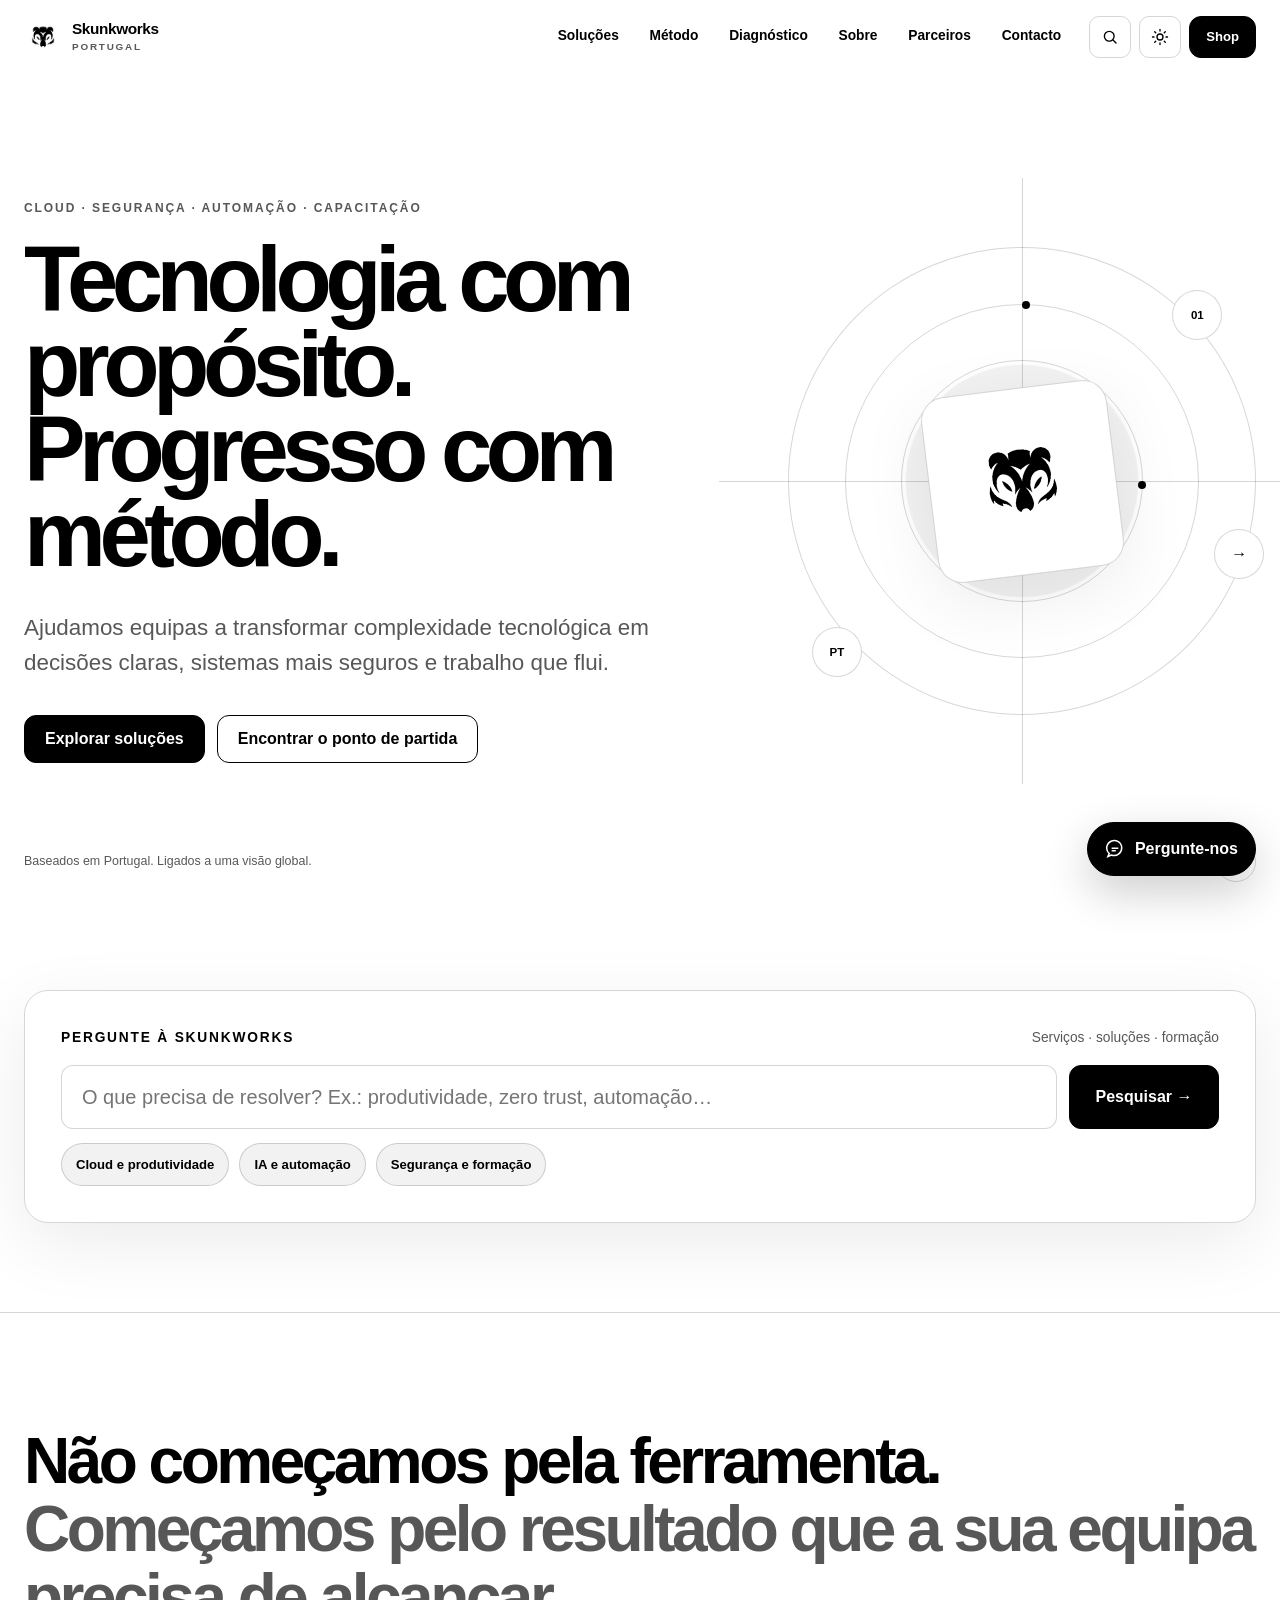
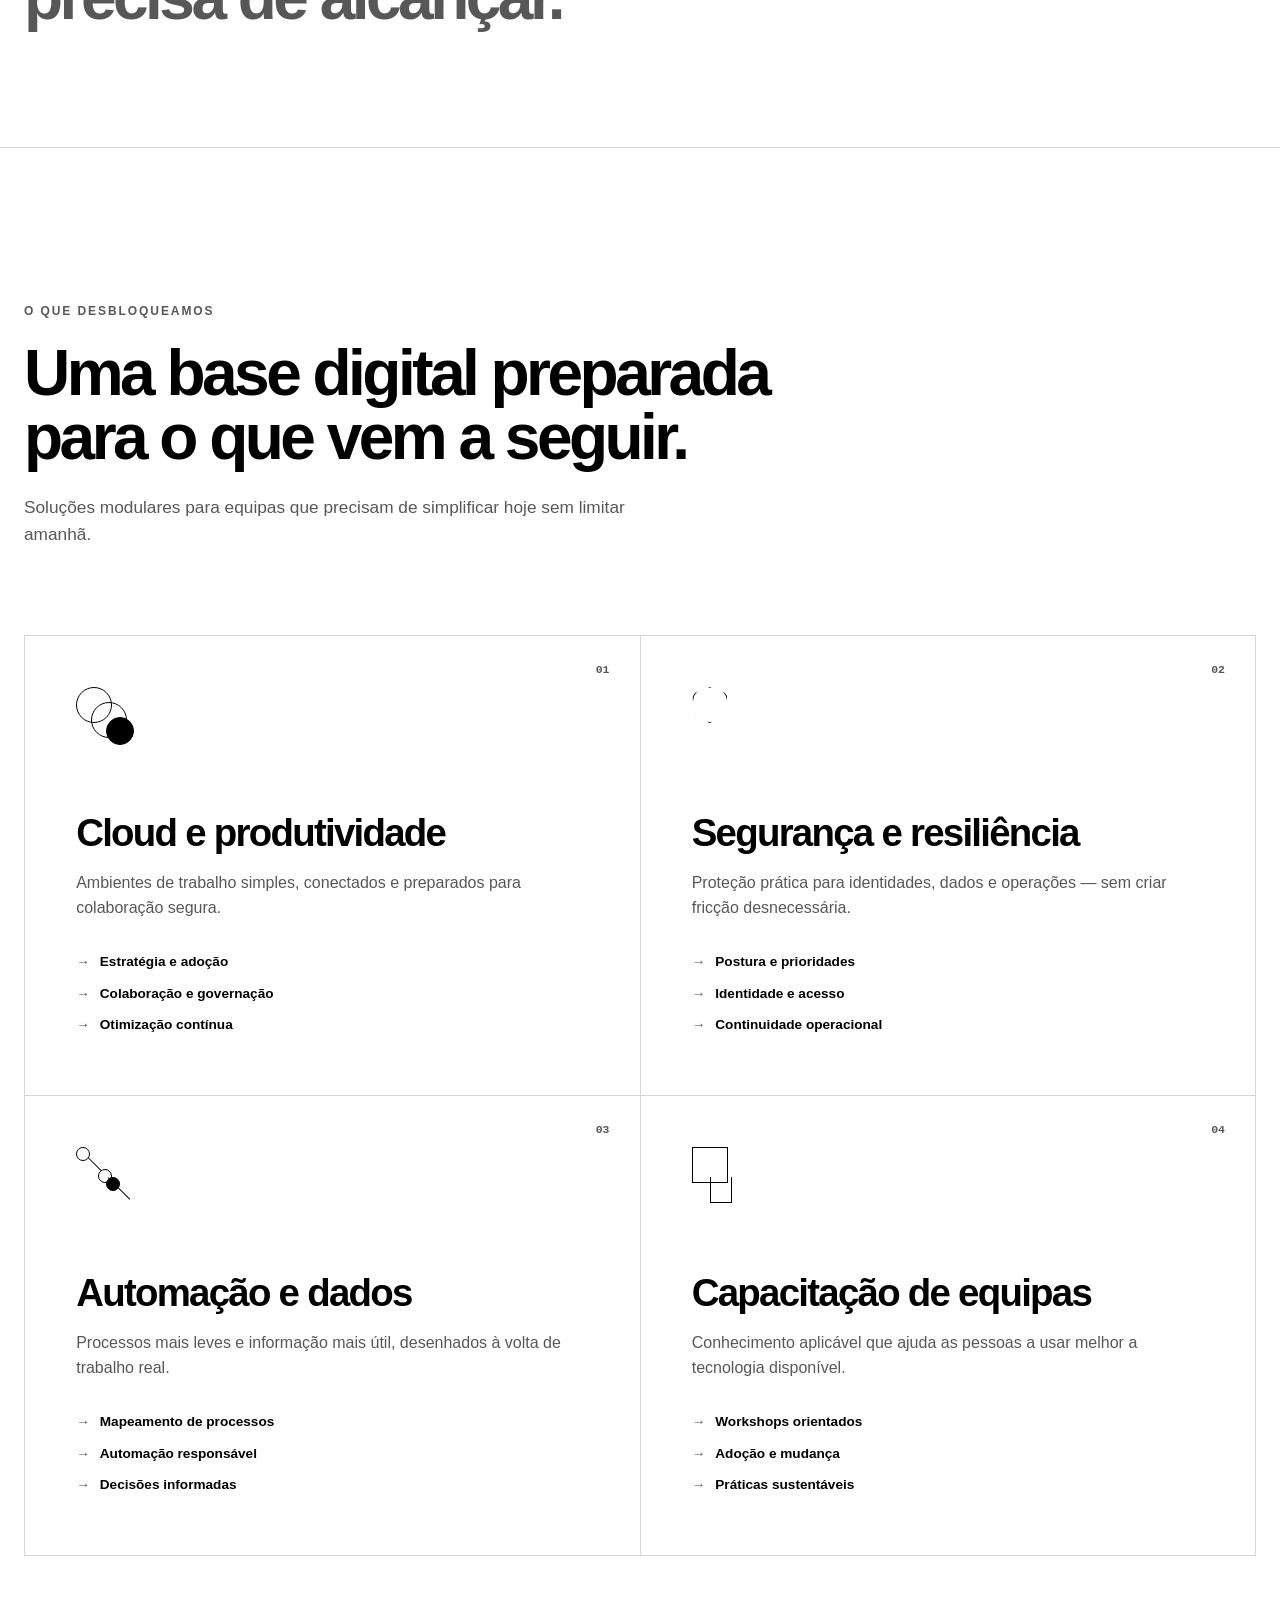
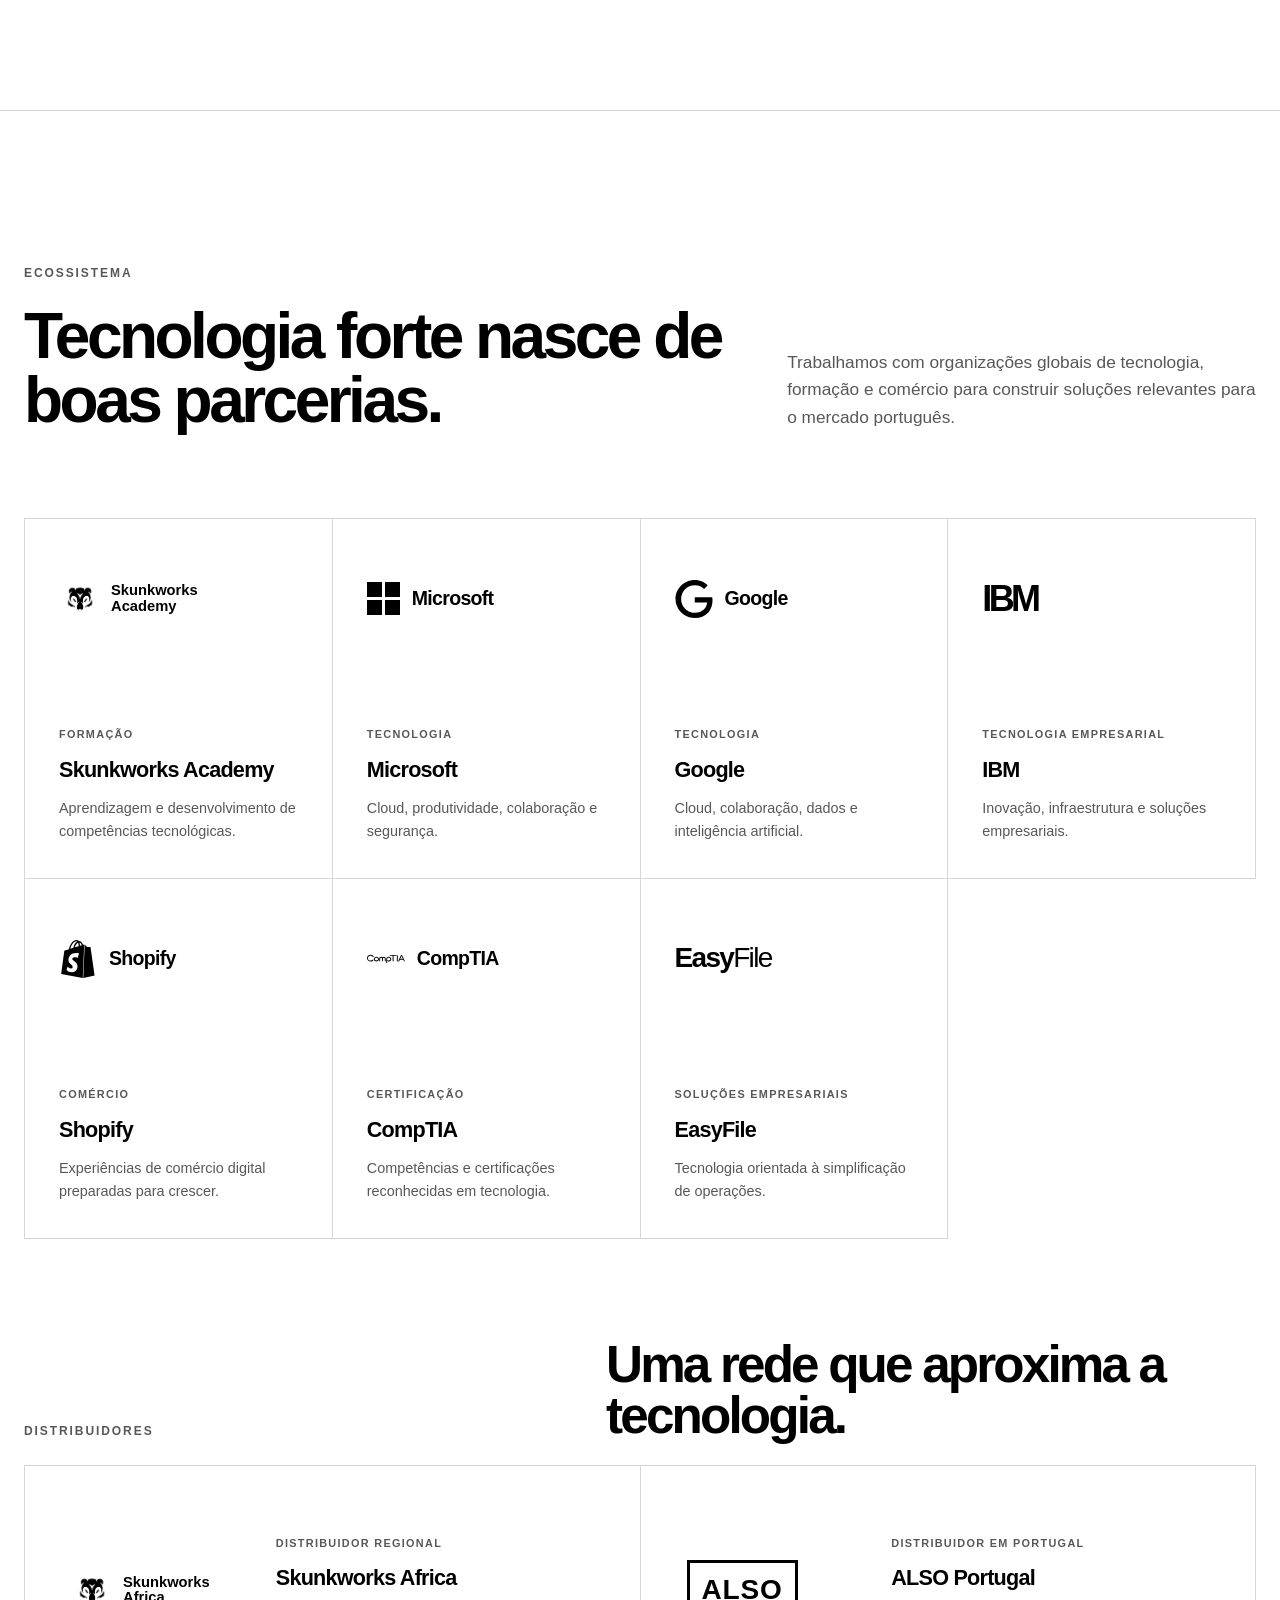
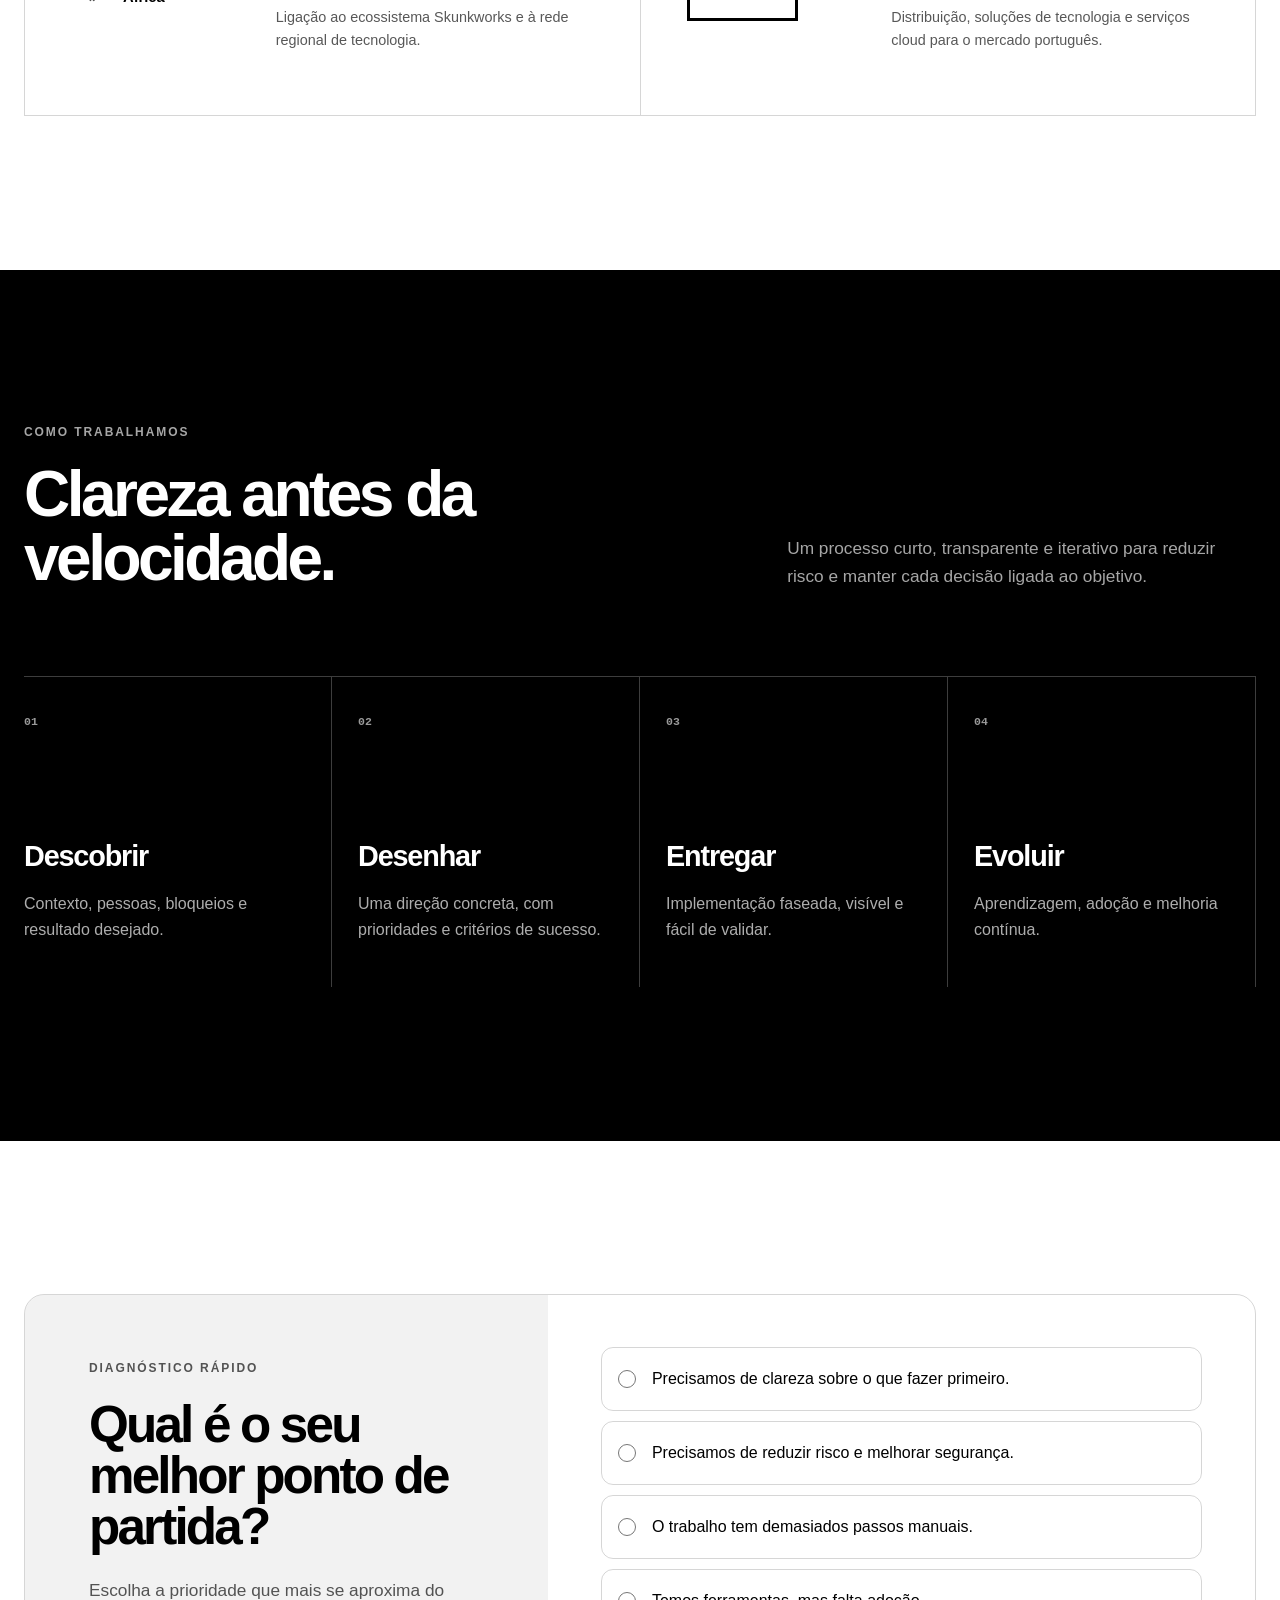
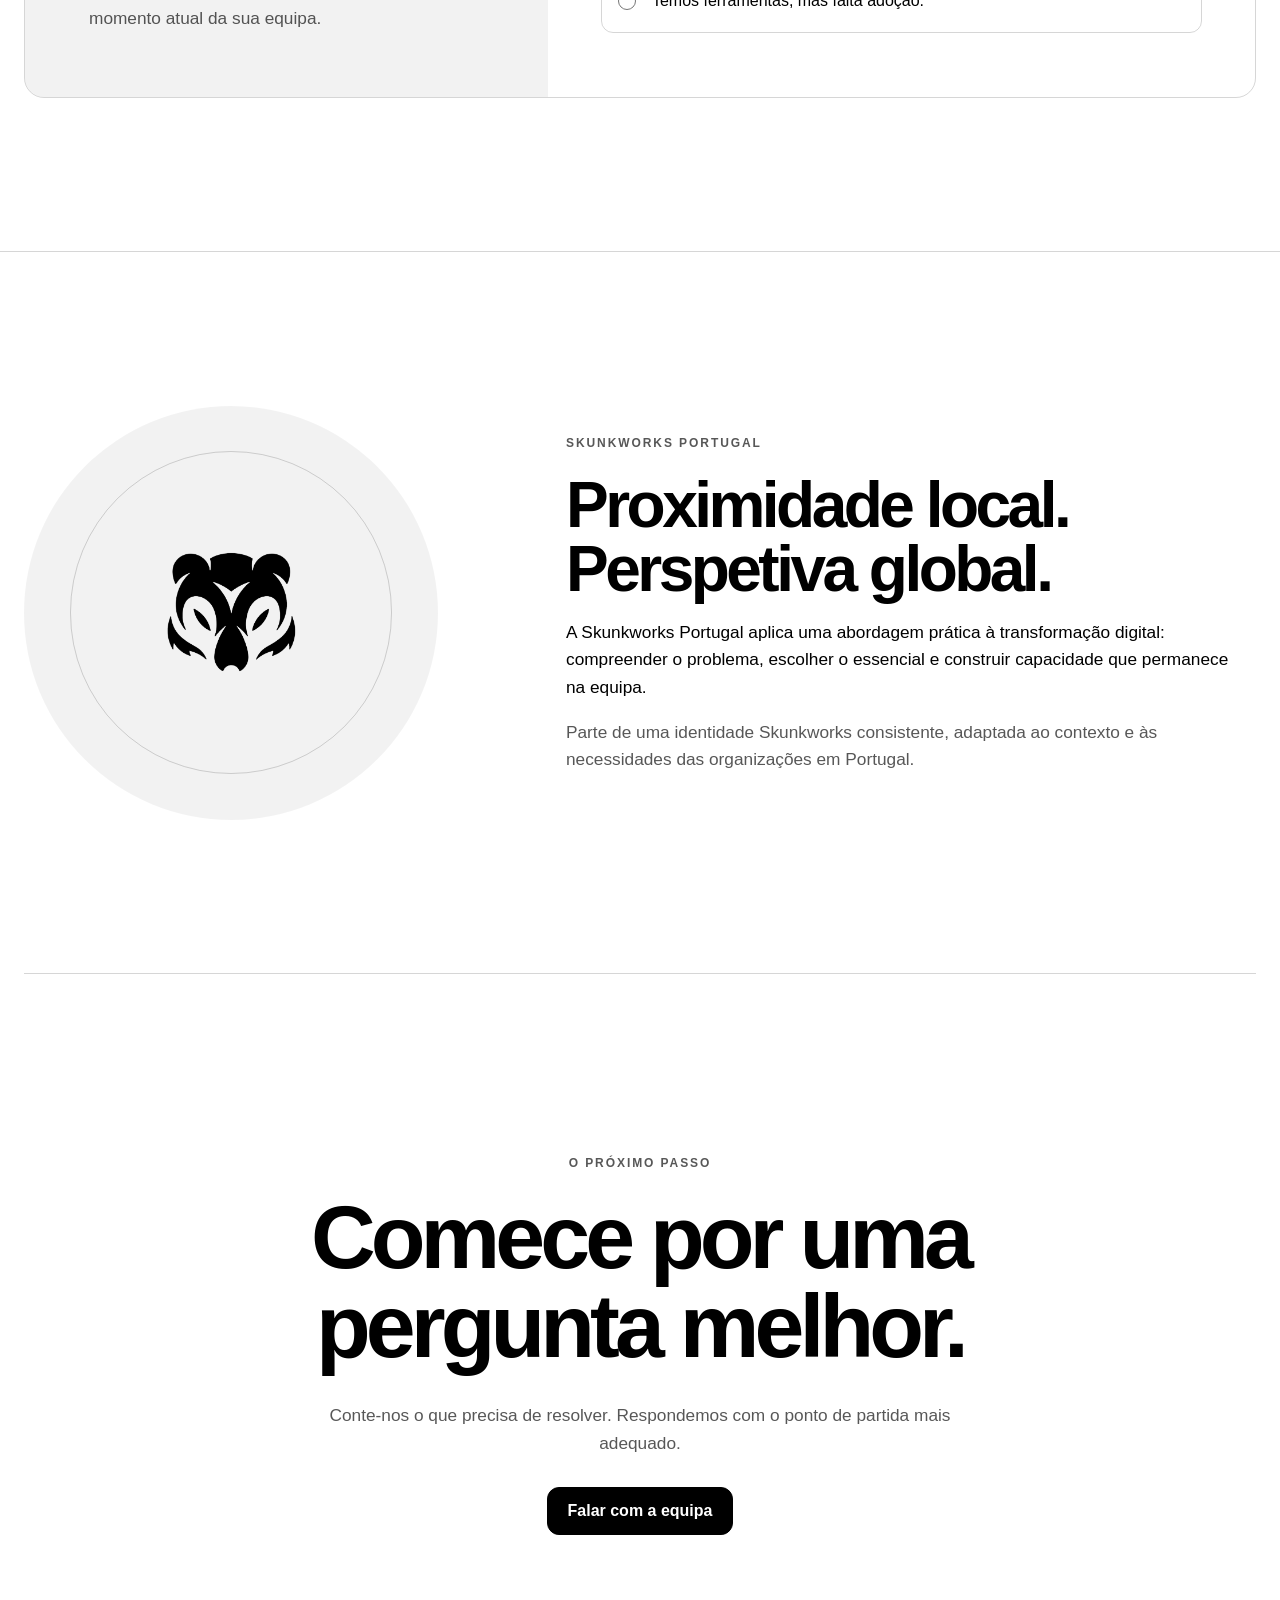
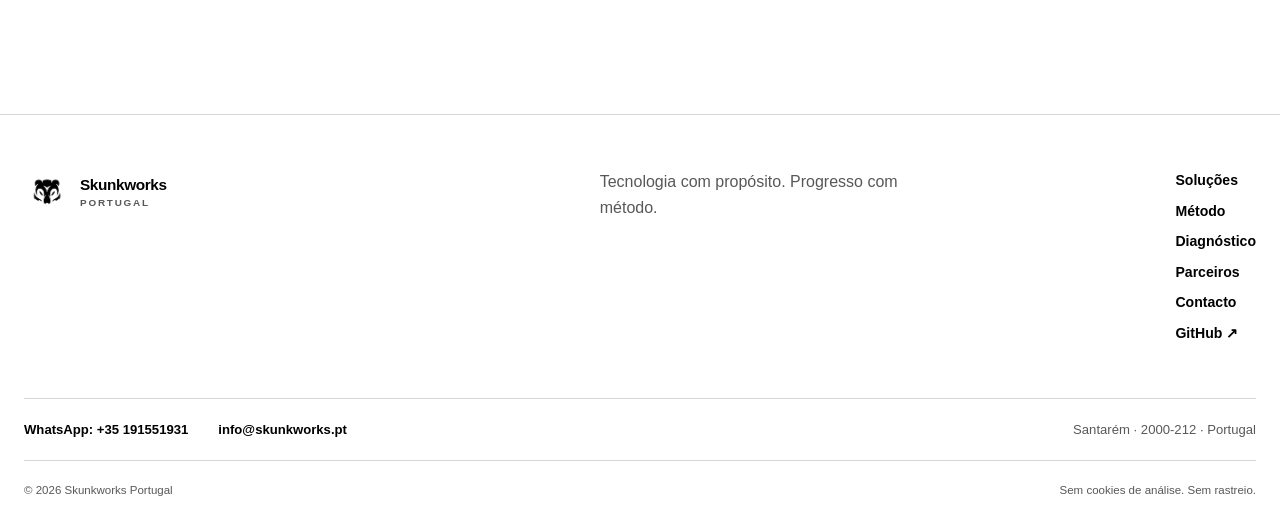
==== commit ff35b262: "Add partner and distributor brand tiles" ====
--- a/index.html
+++ b/index.html
@@ -35,6 +35,7 @@
           <a href="#metodo" data-pt="Método" data-en="Approach">Método</a>
           <a href="#diagnostico" data-pt="Diagnóstico" data-en="Assessment">Diagnóstico</a>
           <a href="#sobre" data-pt="Sobre" data-en="About">Sobre</a>
+          <a href="#parceiros">Parceiros</a>
           <a href="contacto.html">Contacto</a>
         </nav>
 
@@ -59,6 +60,7 @@
           <a href="#metodo" data-pt="Método" data-en="Approach">Método</a>
           <a href="#diagnostico" data-pt="Diagnóstico" data-en="Assessment">Diagnóstico</a>
           <a href="#sobre" data-pt="Sobre" data-en="About">Sobre</a>
+          <a href="#parceiros">Parceiros</a>
           <a href="contacto.html">Contacto</a>
         </nav>
       </div>
@@ -176,6 +178,82 @@
               <li data-pt="Práticas sustentáveis" data-en="Sustainable practices">Práticas sustentáveis</li>
             </ul>
           </article>
+        </div>
+      </section>
+
+      <section class="partners section" id="parceiros" aria-labelledby="partners-title">
+        <div class="sw-shell">
+          <div class="section-heading split-heading reveal">
+            <div>
+              <p class="eyebrow">Ecossistema</p>
+              <h2 id="partners-title">Tecnologia forte nasce de boas parcerias.</h2>
+            </div>
+            <p>Trabalhamos com organizações globais de tecnologia, formação e comércio para construir soluções relevantes para o mercado português.</p>
+          </div>
+
+          <div class="partner-grid" aria-label="Parceiros">
+            <article class="partner-tile reveal">
+              <div class="partner-logo partner-logo--skunkworks" aria-hidden="true">
+                <span class="partner-skunk-mark">
+                  <img class="logo-black" src="assets/logo-black.png" alt="">
+                  <img class="logo-white" src="assets/logo-white.png" alt="">
+                </span>
+                <span>Skunkworks<br>Academy</span>
+              </div>
+              <div><small>Formação</small><h3>Skunkworks Academy</h3><p>Aprendizagem e desenvolvimento de competências tecnológicas.</p></div>
+            </article>
+
+            <article class="partner-tile reveal">
+              <div class="partner-logo" aria-hidden="true"><span class="microsoft-mark"><i></i><i></i><i></i><i></i></span><span class="partner-wordmark">Microsoft</span></div>
+              <div><small>Tecnologia</small><h3>Microsoft</h3><p>Cloud, produtividade, colaboração e segurança.</p></div>
+            </article>
+
+            <article class="partner-tile reveal">
+              <div class="partner-logo" aria-hidden="true"><img src="assets/partners/google.svg" alt=""><span class="partner-wordmark">Google</span></div>
+              <div><small>Tecnologia</small><h3>Google</h3><p>Cloud, colaboração, dados e inteligência artificial.</p></div>
+            </article>
+
+            <article class="partner-tile reveal">
+              <div class="partner-logo" aria-hidden="true"><span class="partner-wordmark partner-wordmark--ibm">IBM</span></div>
+              <div><small>Tecnologia empresarial</small><h3>IBM</h3><p>Inovação, infraestrutura e soluções empresariais.</p></div>
+            </article>
+
+            <article class="partner-tile reveal">
+              <div class="partner-logo" aria-hidden="true"><img src="assets/partners/shopify.svg" alt=""><span class="partner-wordmark">Shopify</span></div>
+              <div><small>Comércio</small><h3>Shopify</h3><p>Experiências de comércio digital preparadas para crescer.</p></div>
+            </article>
+
+            <article class="partner-tile reveal">
+              <div class="partner-logo" aria-hidden="true"><img src="assets/partners/comptia.svg" alt=""><span class="partner-wordmark">CompTIA</span></div>
+              <div><small>Certificação</small><h3>CompTIA</h3><p>Competências e certificações reconhecidas em tecnologia.</p></div>
+            </article>
+
+            <article class="partner-tile reveal">
+              <div class="partner-logo" aria-hidden="true"><span class="partner-wordmark partner-wordmark--easy"><b>Easy</b>File</span></div>
+              <div><small>Soluções empresariais</small><h3>EasyFile</h3><p>Tecnologia orientada à simplificação de operações.</p></div>
+            </article>
+          </div>
+
+          <div class="distributor-heading reveal">
+            <p class="eyebrow">Distribuidores</p>
+            <h3>Uma rede que aproxima a tecnologia.</h3>
+          </div>
+          <div class="distributor-grid">
+            <article class="distributor-tile reveal">
+              <div class="partner-logo partner-logo--skunkworks" aria-hidden="true">
+                <span class="partner-skunk-mark">
+                  <img class="logo-black" src="assets/logo-black.png" alt="">
+                  <img class="logo-white" src="assets/logo-white.png" alt="">
+                </span>
+                <span>Skunkworks<br>Africa</span>
+              </div>
+              <div><small>Distribuidor regional</small><h3>Skunkworks Africa</h3><p>Ligação ao ecossistema Skunkworks e à rede regional de tecnologia.</p></div>
+            </article>
+            <article class="distributor-tile reveal">
+              <div class="partner-logo" aria-hidden="true"><span class="partner-wordmark partner-wordmark--also">ALSO</span></div>
+              <div><small>Distribuidor em Portugal</small><h3>ALSO Portugal</h3><p>Distribuição, soluções de tecnologia e serviços cloud para o mercado português.</p></div>
+            </article>
+          </div>
         </div>
       </section>
 
@@ -263,6 +341,7 @@
           <a href="#solucoes" data-pt="Soluções" data-en="Solutions">Soluções</a>
           <a href="#metodo" data-pt="Método" data-en="Approach">Método</a>
           <a href="#diagnostico" data-pt="Diagnóstico" data-en="Assessment">Diagnóstico</a>
+          <a href="#parceiros">Parceiros</a>
           <a href="contacto.html">Contacto</a>
           <a href="https://github.com/skunkworks-portugal/www" rel="noopener">GitHub ↗</a>
         </nav>
--- a/styles.css
+++ b/styles.css
@@ -322,6 +322,33 @@
 .flow-icon::after { top: 30px; left: 32px; }
 .learn-icon span { inset: 5px 5px 18px; border-radius: 0; }
 .learn-icon span:nth-child(2) { inset: 30px 18px 2px; border-top: 0; }
+
+.partners { border-top: 1px solid var(--sw-line); }
+.partner-grid { display: grid; grid-template-columns: repeat(4, minmax(0, 1fr)); border-top: 1px solid var(--sw-line); border-left: 1px solid var(--sw-line); }
+.partner-tile { display: flex; flex-direction: column; min-height: 360px; padding: clamp(22px, 3vw, 34px); border-right: 1px solid var(--sw-line); border-bottom: 1px solid var(--sw-line); }
+.partner-logo { display: flex; align-items: center; gap: 12px; min-height: 92px; }
+.partner-logo > img { width: 38px; height: 38px; object-fit: contain; }
+.partner-wordmark { font-size: 1.22rem; font-weight: 850; letter-spacing: -0.035em; }
+.partner-wordmark--ibm { font-family: "Arial Black", Arial, sans-serif; font-size: 2.25rem; letter-spacing: -0.1em; }
+.partner-wordmark--easy { font-size: 1.75rem; font-weight: 450; letter-spacing: -0.06em; }
+.partner-wordmark--easy b { font-weight: 900; }
+.partner-wordmark--also { padding: 5px 12px; border: 3px solid currentColor; font-size: 1.75rem; letter-spacing: 0.03em; }
+.partner-logo--skunkworks { gap: 10px; font-size: 0.92rem; font-weight: 850; line-height: 1.05; }
+.partner-skunk-mark { position: relative; width: 42px; height: 42px; flex: 0 0 auto; }
+.partner-skunk-mark img { position: absolute; width: 100%; height: 100%; object-fit: contain; }
+.microsoft-mark { display: grid; grid-template-columns: repeat(2, 15px); gap: 3px; }
+.microsoft-mark i { display: block; width: 15px; height: 15px; background: currentColor; }
+.partner-tile > div:last-child { margin-top: auto; }
+.partner-tile small, .distributor-tile small { color: var(--sw-muted); font-size: 0.68rem; font-weight: 850; letter-spacing: 0.12em; text-transform: uppercase; }
+.partner-tile h3, .distributor-tile h3 { margin: 7px 0 10px; font-size: 1.35rem; letter-spacing: -0.035em; }
+.partner-tile p, .distributor-tile p { margin: 0; color: var(--sw-muted); font-size: 0.9rem; }
+.distributor-heading { display: flex; align-items: end; justify-content: space-between; gap: 24px; margin-top: clamp(64px, 8vw, 100px); margin-bottom: 24px; }
+.distributor-heading .eyebrow { margin: 0; }
+.distributor-heading h3 { max-width: 650px; margin: 0; font-size: clamp(2rem, 4vw, 3.7rem); line-height: 1; letter-spacing: -0.055em; }
+.distributor-grid { display: grid; grid-template-columns: repeat(2, minmax(0, 1fr)); border-top: 1px solid var(--sw-line); border-left: 1px solid var(--sw-line); }
+.distributor-tile { display: grid; grid-template-columns: 0.72fr 1.28fr; align-items: center; min-height: 250px; gap: 26px; padding: clamp(24px, 4vw, 46px); border-right: 1px solid var(--sw-line); border-bottom: 1px solid var(--sw-line); }
+html[data-theme="dark"] .partner-logo > img { filter: invert(1); }
+@media (prefers-color-scheme: dark) { :root:not([data-theme="light"]) .partner-logo > img { filter: invert(1); } }
 
 .method { padding-block: clamp(88px, 12vw, 160px); background: var(--sw-fg); color: var(--sw-bg); }
 .method .eyebrow, .method .split-heading > p { color: color-mix(in srgb, var(--sw-bg) 65%, transparent); }
@@ -410,6 +437,8 @@
   .header-cta { display: none; }
   .hero { grid-template-columns: 1fr 0.68fr; }
   .method-steps { grid-template-columns: repeat(2, 1fr); }
+  .partner-grid { grid-template-columns: repeat(2, minmax(0, 1fr)); }
+  .distributor-grid { grid-template-columns: 1fr; }
   .method-steps li:nth-child(2) { border-right: 0; }
   .method-steps li:nth-child(n+3) { border-top: 1px solid color-mix(in srgb, var(--sw-bg) 24%, transparent); }
 }
@@ -448,6 +477,11 @@
   .footer-contact { display: grid; }
   .footer-contact address { margin-left: 0; }
   .field-grid { grid-template-columns: 1fr; }
+  .partner-grid { grid-template-columns: 1fr; border-left: 0; }
+  .partner-tile { min-height: 300px; border-right: 0; }
+  .distributor-heading { display: grid; align-items: start; }
+  .distributor-grid { border-left: 0; }
+  .distributor-tile { grid-template-columns: 1fr; border-right: 0; }
   .ask-heading { display: grid; gap: 4px; }
   .ask-form { grid-template-columns: 1fr; }
   .ask-form .sw-button { width: 100%; }
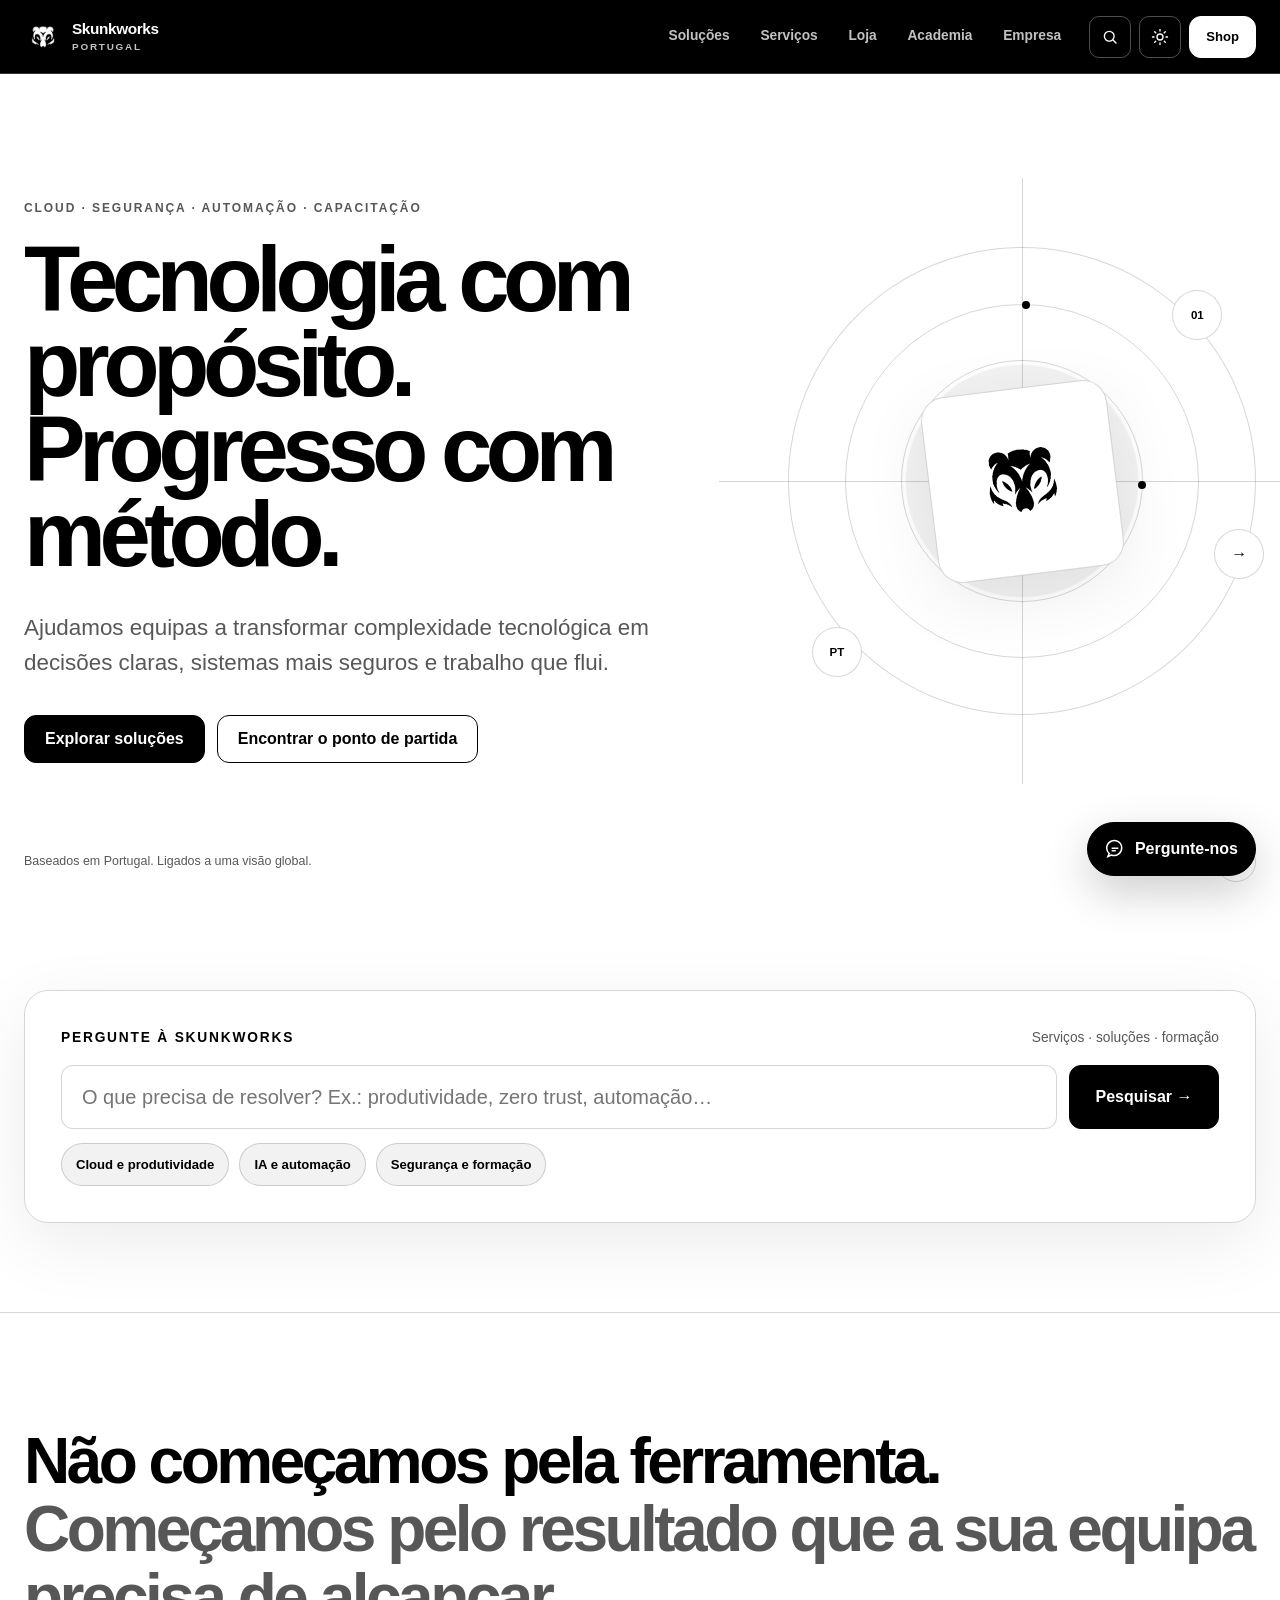
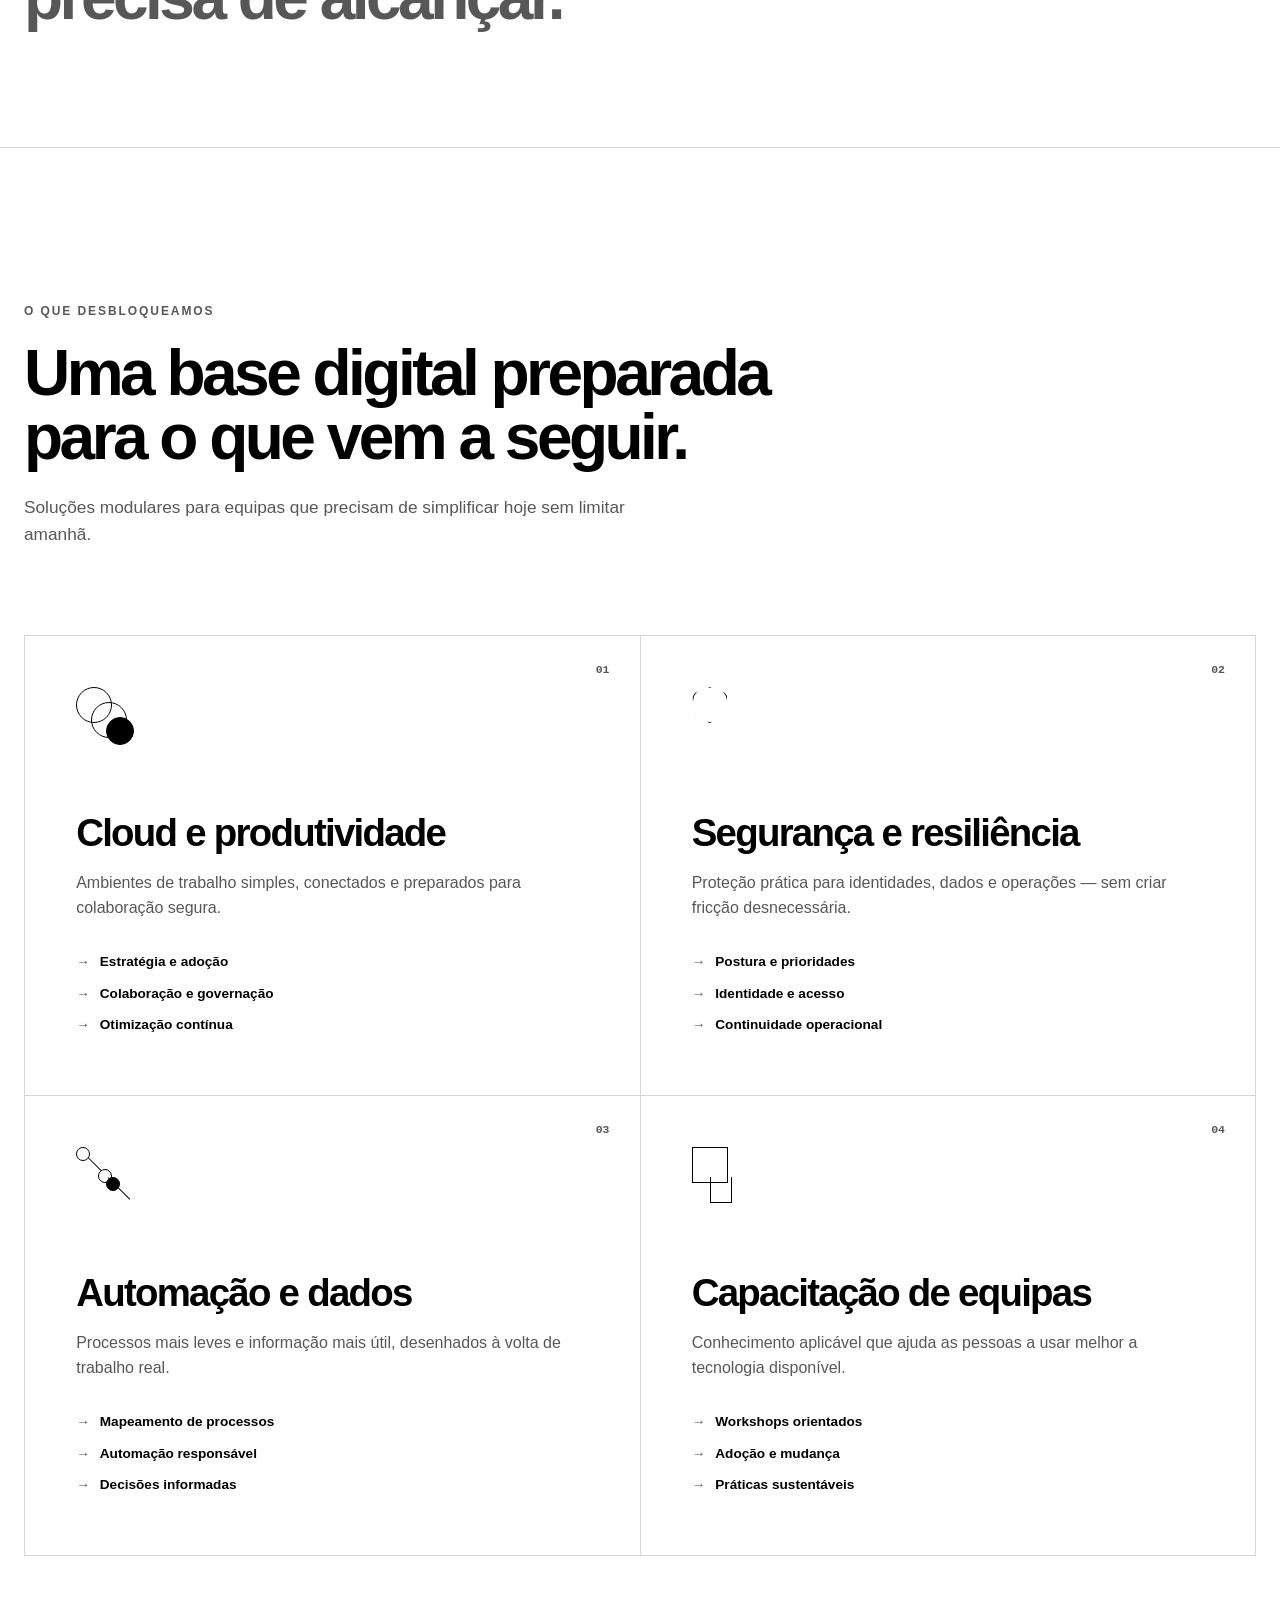
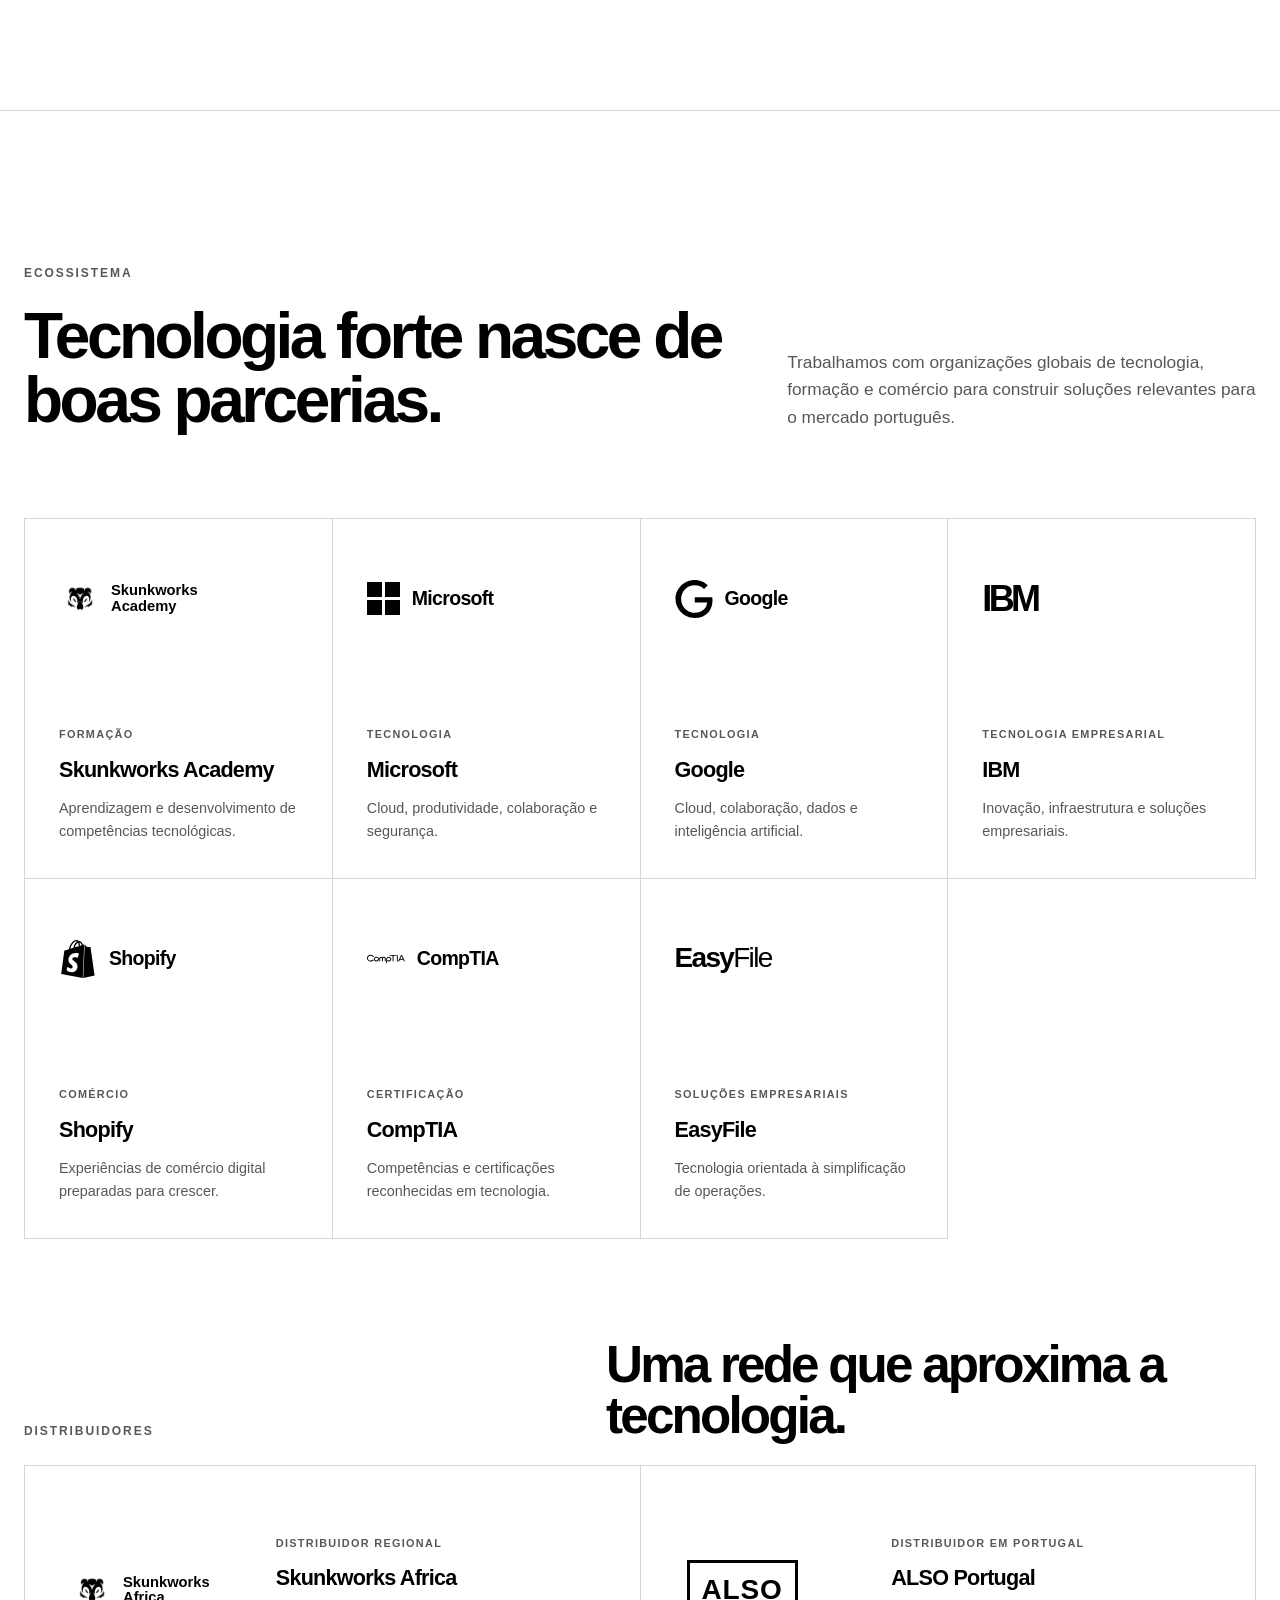
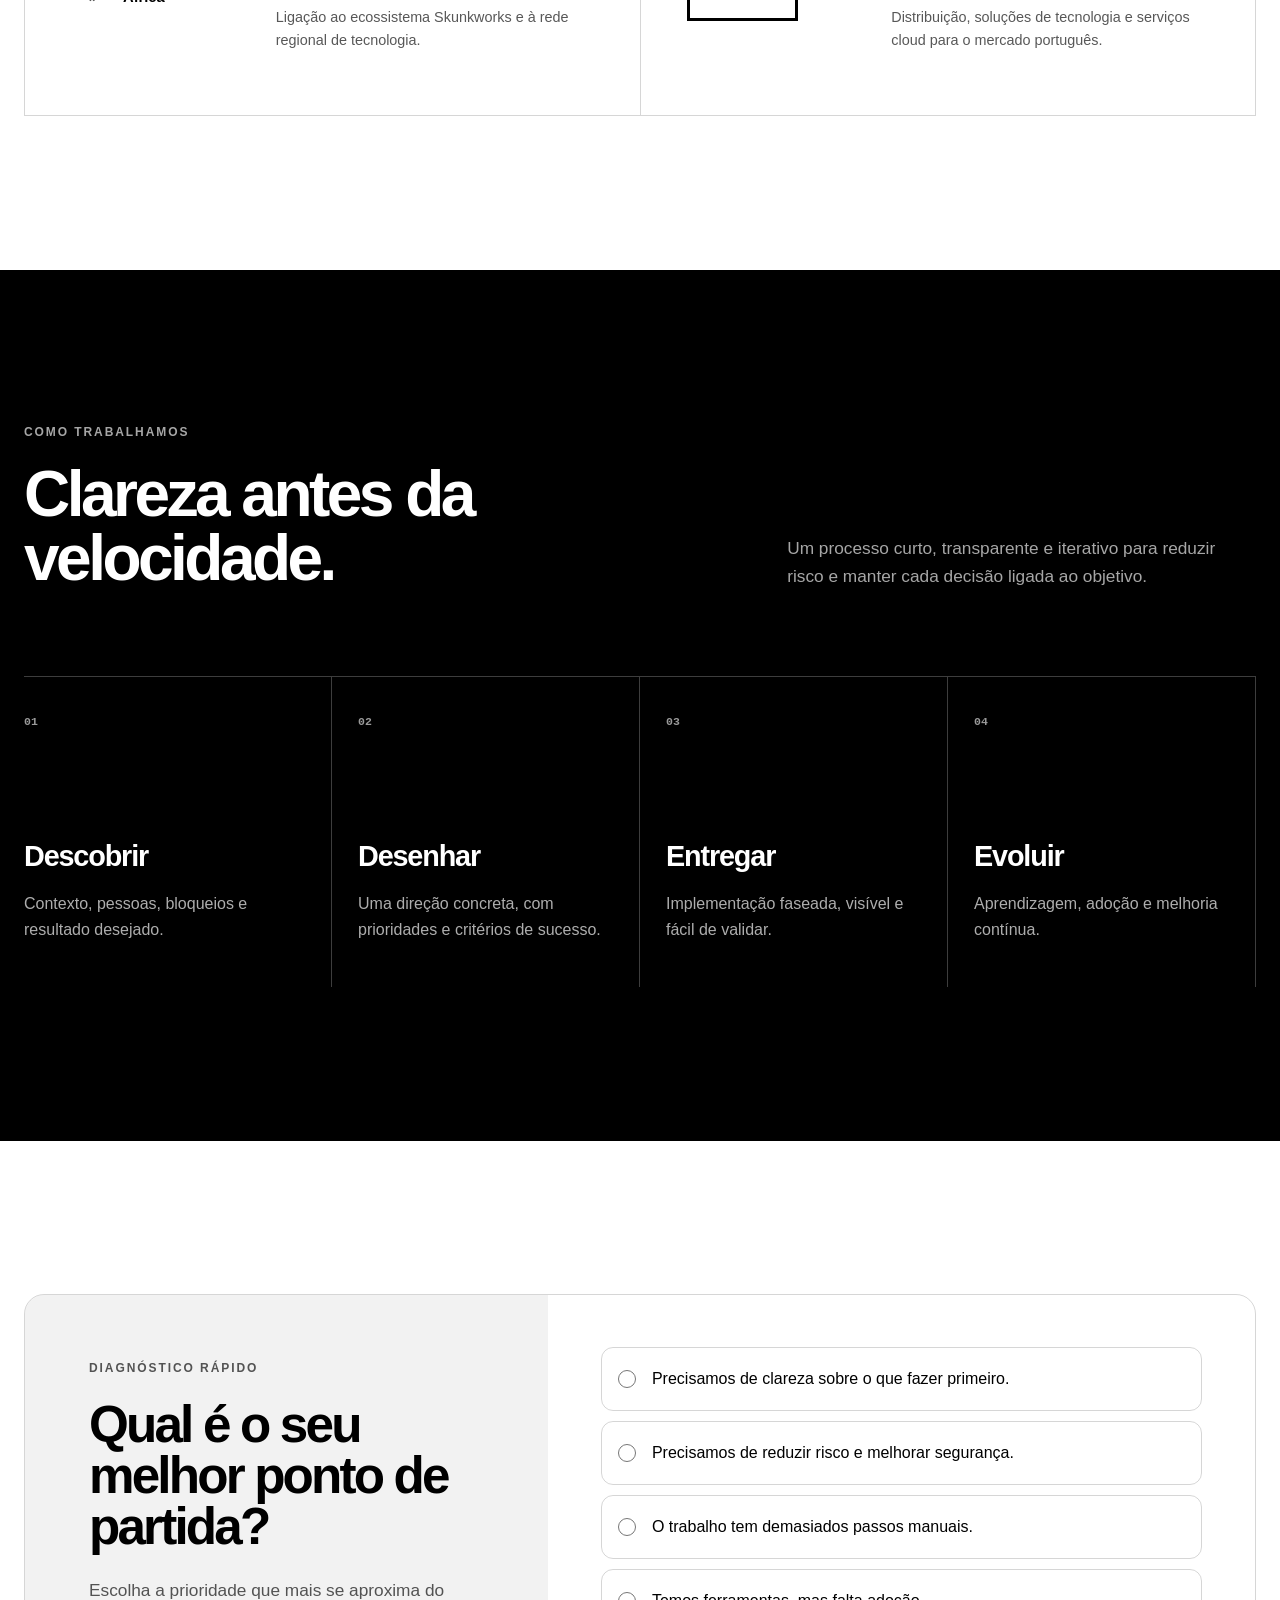
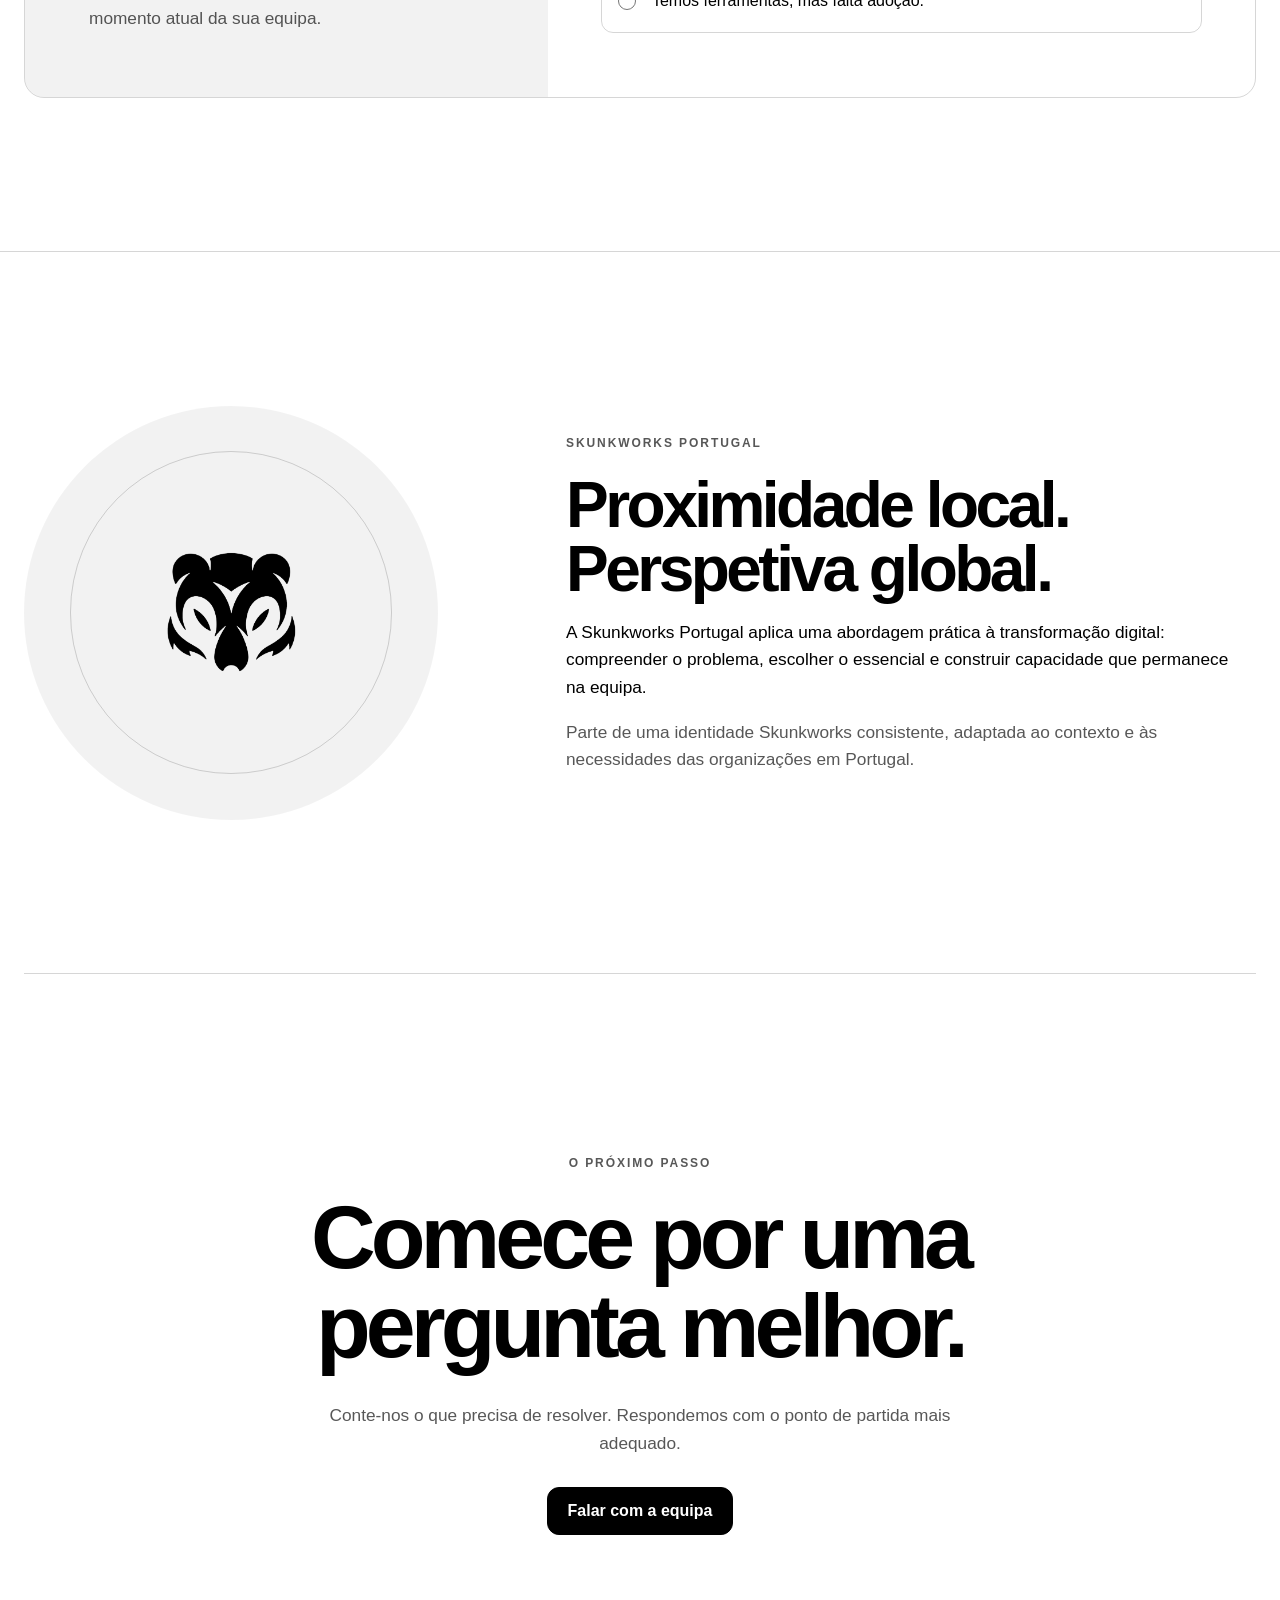
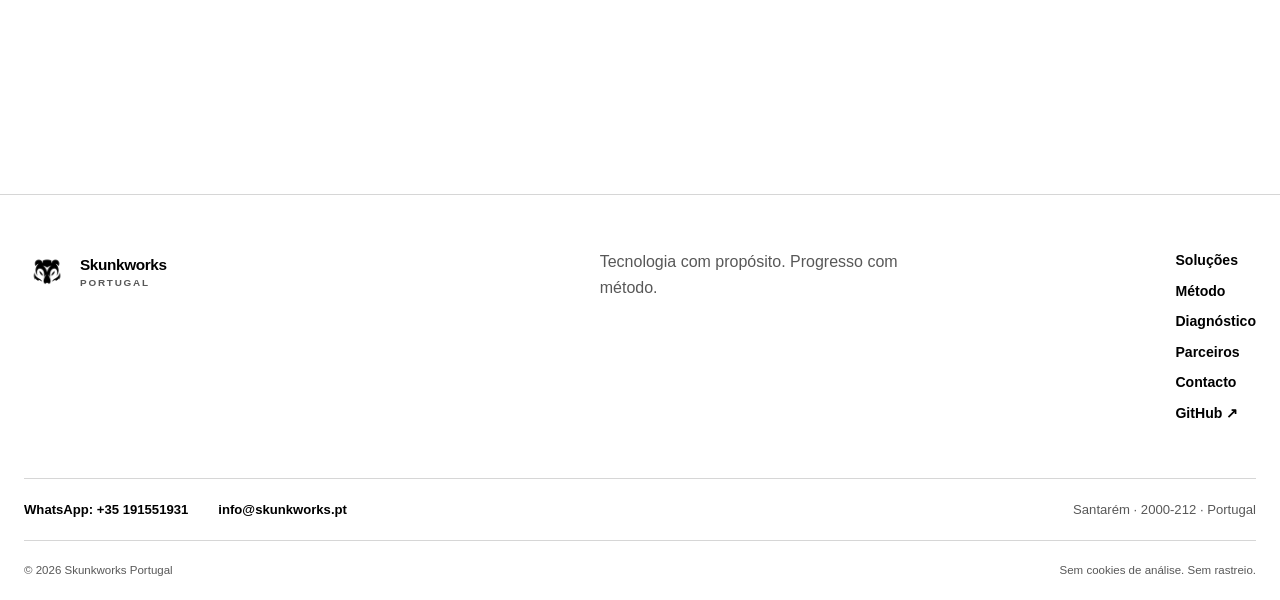
==== commit b4d54394: "feat: align Portugal navigation and shell with Skunkworks Africa theme" ====
--- a/index.html
+++ b/index.html
@@ -16,7 +16,7 @@
     <link rel="stylesheet" href="styles.css">
     <script src="site.js" defer></script>
     <script src="assistant.js" defer></script>
-  </head>
+  <link rel="canonical" href="https://skunkworks-portugal.github.io/www/"><meta property="og:url" content="https://skunkworks-portugal.github.io/www/"><meta property="og:locale" content="pt_PT"><link rel="stylesheet" href="alignment.css"></head>
   <body>
     <a class="skip-link" href="#main" data-pt="Saltar para o conteúdo" data-en="Skip to content">Saltar para o conteúdo</a>
 
@@ -31,13 +31,12 @@
         </a>
 
         <nav class="desktop-nav" aria-label="Navegação principal" data-nav-label>
-          <a href="#solucoes" data-pt="Soluções" data-en="Solutions">Soluções</a>
-          <a href="#metodo" data-pt="Método" data-en="Approach">Método</a>
-          <a href="#diagnostico" data-pt="Diagnóstico" data-en="Assessment">Diagnóstico</a>
-          <a href="#sobre" data-pt="Sobre" data-en="About">Sobre</a>
-          <a href="#parceiros">Parceiros</a>
-          <a href="contacto.html">Contacto</a>
-        </nav>
+<a href="#solucoes" data-pt="Soluções" data-en="Solutions">Soluções</a>
+<a href="#metodo" data-pt="Serviços" data-en="Services">Serviços</a>
+<a href="https://store.skunkworks.pt/" data-pt="Loja" data-en="Store" rel="noopener noreferrer">Loja</a>
+<a href="https://www.skunkworksacademy.com/" data-pt="Academia" data-en="Academy" rel="noopener noreferrer">Academia</a>
+<a href="#sobre" data-pt="Empresa" data-en="Company">Empresa</a>
+</nav>
 
         <div class="header-actions">
           <a class="icon-button search-link" href="#ask-skunkworks" aria-label="Pesquisar serviços">
@@ -47,23 +46,14 @@
             <svg class="sun" viewBox="0 0 24 24" aria-hidden="true"><circle cx="12" cy="12" r="4"/><path d="M12 2v2M12 20v2M4.93 4.93l1.42 1.42M17.66 17.66l1.41 1.41M2 12h2M20 12h2M4.93 19.07l1.42-1.42M17.66 6.34l1.41-1.41"/></svg>
             <svg class="moon" viewBox="0 0 24 24" aria-hidden="true"><path d="M20.5 14.2A8.5 8.5 0 0 1 9.8 3.5 8.5 8.5 0 1 0 20.5 14.2Z"/></svg>
           </button>
-          <a class="sw-button header-cta" href="https://store.skunkworks.pt" data-pt="Shop" data-en="Shop">Shop</a>
+          <a class="sw-button header-cta" href="https://store.skunkworks.pt/" data-pt="Shop" data-en="Shop">Shop</a>
           <button class="menu-button" type="button" aria-label="Abrir navegação" aria-expanded="false" aria-controls="mobile-menu" data-menu-button>
             <span></span><span></span><span></span>
           </button>
         </div>
       </div>
 
-      <div class="mobile-menu" id="mobile-menu" data-mobile-menu hidden>
-        <nav class="sw-shell" aria-label="Navegação móvel">
-          <a href="#solucoes" data-pt="Soluções" data-en="Solutions">Soluções</a>
-          <a href="#metodo" data-pt="Método" data-en="Approach">Método</a>
-          <a href="#diagnostico" data-pt="Diagnóstico" data-en="Assessment">Diagnóstico</a>
-          <a href="#sobre" data-pt="Sobre" data-en="About">Sobre</a>
-          <a href="#parceiros">Parceiros</a>
-          <a href="contacto.html">Contacto</a>
-        </nav>
-      </div>
+      <div class="mobile-menu" id="mobile-menu" data-mobile-menu hidden><nav class="sw-shell" aria-label="Navegação móvel"><a href="#solucoes" data-pt="Soluções" data-en="Solutions">Soluções</a><a href="#metodo" data-pt="Serviços" data-en="Services">Serviços</a><a href="https://store.skunkworks.pt/" data-pt="Loja" data-en="Store">Loja</a><a href="https://www.skunkworksacademy.com/" data-pt="Academia" data-en="Academy">Academia</a><a href="#sobre" data-pt="Empresa" data-en="Company">Empresa</a><a href="contacto.html" data-pt="Contacto" data-en="Contact">Contacto</a></nav></div>
     </header>
 
     <main id="main">
--- a/tokens.css
+++ b/tokens.css
@@ -1,88 +1 @@
-:root {
-  color-scheme: light dark;
-  --sw-bg: #fff;
-  --sw-fg: #000;
-  --sw-muted: rgb(0 0 0 / 0.66);
-  --sw-line: rgb(0 0 0 / 0.16);
-  --sw-soft: rgb(0 0 0 / 0.05);
-  --sw-strong: rgb(0 0 0 / 0.34);
-  --sw-shadow: 0 20px 70px rgb(0 0 0 / 0.08);
-  --sw-radius: 20px;
-  --sw-radius-sm: 12px;
-  --sw-shell: 1240px;
-  --sw-header: 74px;
-  --sw-font: Inter, "Segoe UI", Roboto, Helvetica, Arial, sans-serif;
-  --sw-ease: cubic-bezier(0.2, 0.8, 0.2, 1);
-}
-
-@media (prefers-color-scheme: dark) {
-  :root {
-    --sw-bg: #000;
-    --sw-fg: #fff;
-    --sw-muted: rgb(255 255 255 / 0.72);
-    --sw-line: rgb(255 255 255 / 0.18);
-    --sw-soft: rgb(255 255 255 / 0.07);
-    --sw-strong: rgb(255 255 255 / 0.38);
-    --sw-shadow: 0 20px 70px rgb(255 255 255 / 0.04);
-  }
-}
-
-html[data-theme="light"] {
-  --sw-bg: #fff;
-  --sw-fg: #000;
-  --sw-muted: rgb(0 0 0 / 0.66);
-  --sw-line: rgb(0 0 0 / 0.16);
-  --sw-soft: rgb(0 0 0 / 0.05);
-  --sw-strong: rgb(0 0 0 / 0.34);
-}
-
-html[data-theme="dark"] {
-  --sw-bg: #000;
-  --sw-fg: #fff;
-  --sw-muted: rgb(255 255 255 / 0.72);
-  --sw-line: rgb(255 255 255 / 0.18);
-  --sw-soft: rgb(255 255 255 / 0.07);
-  --sw-strong: rgb(255 255 255 / 0.38);
-}
-
-.sw-shell {
-  width: min(calc(100% - 48px), var(--sw-shell));
-  margin-inline: auto;
-}
-
-.sw-button {
-  display: inline-flex;
-  align-items: center;
-  justify-content: center;
-  min-height: 48px;
-  padding: 12px 20px;
-  border: 1px solid var(--sw-fg);
-  border-radius: var(--sw-radius-sm);
-  background: var(--sw-fg);
-  color: var(--sw-bg);
-  font: 800 1rem var(--sw-font);
-  text-decoration: none;
-  cursor: pointer;
-}
-
-.sw-button--secondary {
-  background: var(--sw-bg);
-  color: var(--sw-fg);
-}
-
-:focus-visible {
-  outline: 3px solid var(--sw-fg);
-  outline-offset: 3px;
-}
-
-@media (max-width: 620px) {
-  .sw-shell { width: min(calc(100% - 32px), var(--sw-shell)); }
-}
-
-@media (prefers-reduced-motion: reduce) {
-  *, *::before, *::after {
-    scroll-behavior: auto !important;
-    animation-duration: 0.01ms !important;
-    transition-duration: 0.01ms !important;
-  }
-}
+:root{color-scheme:light dark;--sw-bg:#fff;--sw-fg:#000;--sw-muted:rgb(0 0 0 / .66);--sw-line:rgb(0 0 0 / .16);--sw-soft:rgb(0 0 0 / .05);--sw-strong:rgb(0 0 0 / .34);--sw-shadow:0 20px 70px rgb(0 0 0 / .08);--sw-radius:20px;--sw-radius-sm:12px;--sw-shell:1240px;--sw-header:74px;--sw-font:Inter,'Segoe UI',Roboto,Helvetica,Arial,sans-serif;--sw-ease:cubic-bezier(.2,.8,.2,1)}@media(prefers-color-scheme:dark){:root{--sw-bg:#000;--sw-fg:#fff;--sw-muted:rgb(255 255 255 / .72);--sw-line:rgb(255 255 255 / .18);--sw-soft:rgb(255 255 255 / .07);--sw-strong:rgb(255 255 255 / .38);--sw-shadow:0 20px 70px rgb(255 255 255 / .04)}}html[data-theme=light]{--sw-bg:#fff;--sw-fg:#000;--sw-muted:rgb(0 0 0 / .66);--sw-line:rgb(0 0 0 / .16);--sw-soft:rgb(0 0 0 / .05);--sw-strong:rgb(0 0 0 / .34)}html[data-theme=dark]{--sw-bg:#000;--sw-fg:#fff;--sw-muted:rgb(255 255 255 / .72);--sw-line:rgb(255 255 255 / .18);--sw-soft:rgb(255 255 255 / .07);--sw-strong:rgb(255 255 255 / .38)}.sw-shell{width:min(calc(100% - 48px),var(--sw-shell));margin-inline:auto}.sw-button{display:inline-flex;align-items:center;justify-content:center;min-height:48px;padding:12px 20px;border:1px solid var(--sw-fg);border-radius:var(--sw-radius-sm);background:var(--sw-fg);color:var(--sw-bg);font:800 1rem var(--sw-font);text-decoration:none}.sw-button--secondary{background:var(--sw-bg);color:var(--sw-fg)}:focus-visible{outline:3px solid var(--sw-fg);outline-offset:3px}@media(max-width:620px){.sw-shell{width:min(calc(100% - 32px),var(--sw-shell))}}@media(prefers-reduced-motion:reduce){*,*::before,*::after{scroll-behavior:auto!important;animation-duration:.01ms!important;transition-duration:.01ms!important}}
--- a/alignment.css
+++ b/alignment.css
@@ -0,0 +1,22 @@
+/* Shared Skunkworks corporate chrome; Portugal content and site interactions remain intact. */
+:root {--sw-shell:1240px;--sw-header:74px;--sw-radius:20px;--sw-radius-sm:12px;--sw-font:Inter,"Segoe UI",Roboto,Helvetica,Arial,sans-serif}
+.site-header{background:#000;color:#fff;border-bottom:1px solid rgba(255,255,255,.22);box-shadow:0 1px 0 rgba(255,255,255,.22)}
+.site-header .brand-name small,.site-header .desktop-nav a{color:rgba(255,255,255,.76)}
+.site-header .desktop-nav a:hover,.site-header .desktop-nav a:focus-visible{color:#fff}
+.site-header .icon-button,.site-header .menu-button{border-color:rgba(255,255,255,.3);color:#fff}
+.site-header .header-cta{border-color:#fff;background:#fff;color:#000}
+.site-header .logo-black{display:none!important}.site-header .logo-white{display:block!important}
+.site-header :focus-visible{outline:3px solid #fff;outline-offset:3px}
+.mobile-menu{max-height:calc(100dvh - var(--sw-header));overflow-y:auto;overscroll-behavior:contain}
+.mobile-menu a{min-height:44px}
+.site-footer{margin-top:80px}
+@media(prefers-color-scheme:dark){:root:not([data-theme="light"]) .site-header{background:#fff;color:#000;border-bottom-color:rgba(0,0,0,.2)}:root:not([data-theme="light"]) .site-header .logo-black{display:block!important}:root:not([data-theme="light"]) .site-header .logo-white{display:none!important}:root:not([data-theme="light"]) .site-header .brand-name small,:root:not([data-theme="light"]) .site-header .desktop-nav a{color:rgba(0,0,0,.72)}:root:not([data-theme="light"]) .site-header .icon-button,:root:not([data-theme="light"]) .site-header .menu-button{border-color:rgba(0,0,0,.2);color:#000}:root:not([data-theme="light"]) .site-header .header-cta{border-color:#000;background:#000;color:#fff}:root:not([data-theme="light"]) .site-header :focus-visible{outline-color:#000}}
+html[data-theme="dark"] .site-header{background:#fff;color:#000;border-bottom-color:rgba(0,0,0,.2)}
+html[data-theme="dark"] .site-header .logo-black{display:block!important}
+html[data-theme="dark"] .site-header .logo-white{display:none!important}
+html[data-theme="dark"] .site-header .brand-name small,html[data-theme="dark"] .site-header .desktop-nav a{color:rgba(0,0,0,.72)}
+html[data-theme="dark"] .site-header .icon-button,html[data-theme="dark"] .site-header .menu-button{color:#000;border-color:rgba(0,0,0,.2)}
+html[data-theme="dark"] .site-header .header-cta{background:#000;color:#fff;border-color:#000}
+html[data-theme="dark"] .site-header :focus-visible{outline-color:#000}
+@media(max-width:620px){.sw-shell{width:min(calc(100% - 32px),var(--sw-shell))}}
+@media(prefers-reduced-motion:reduce){*,*::before,*::after{scroll-behavior:auto!important;transition-duration:.01ms!important;animation-duration:.01ms!important}}
